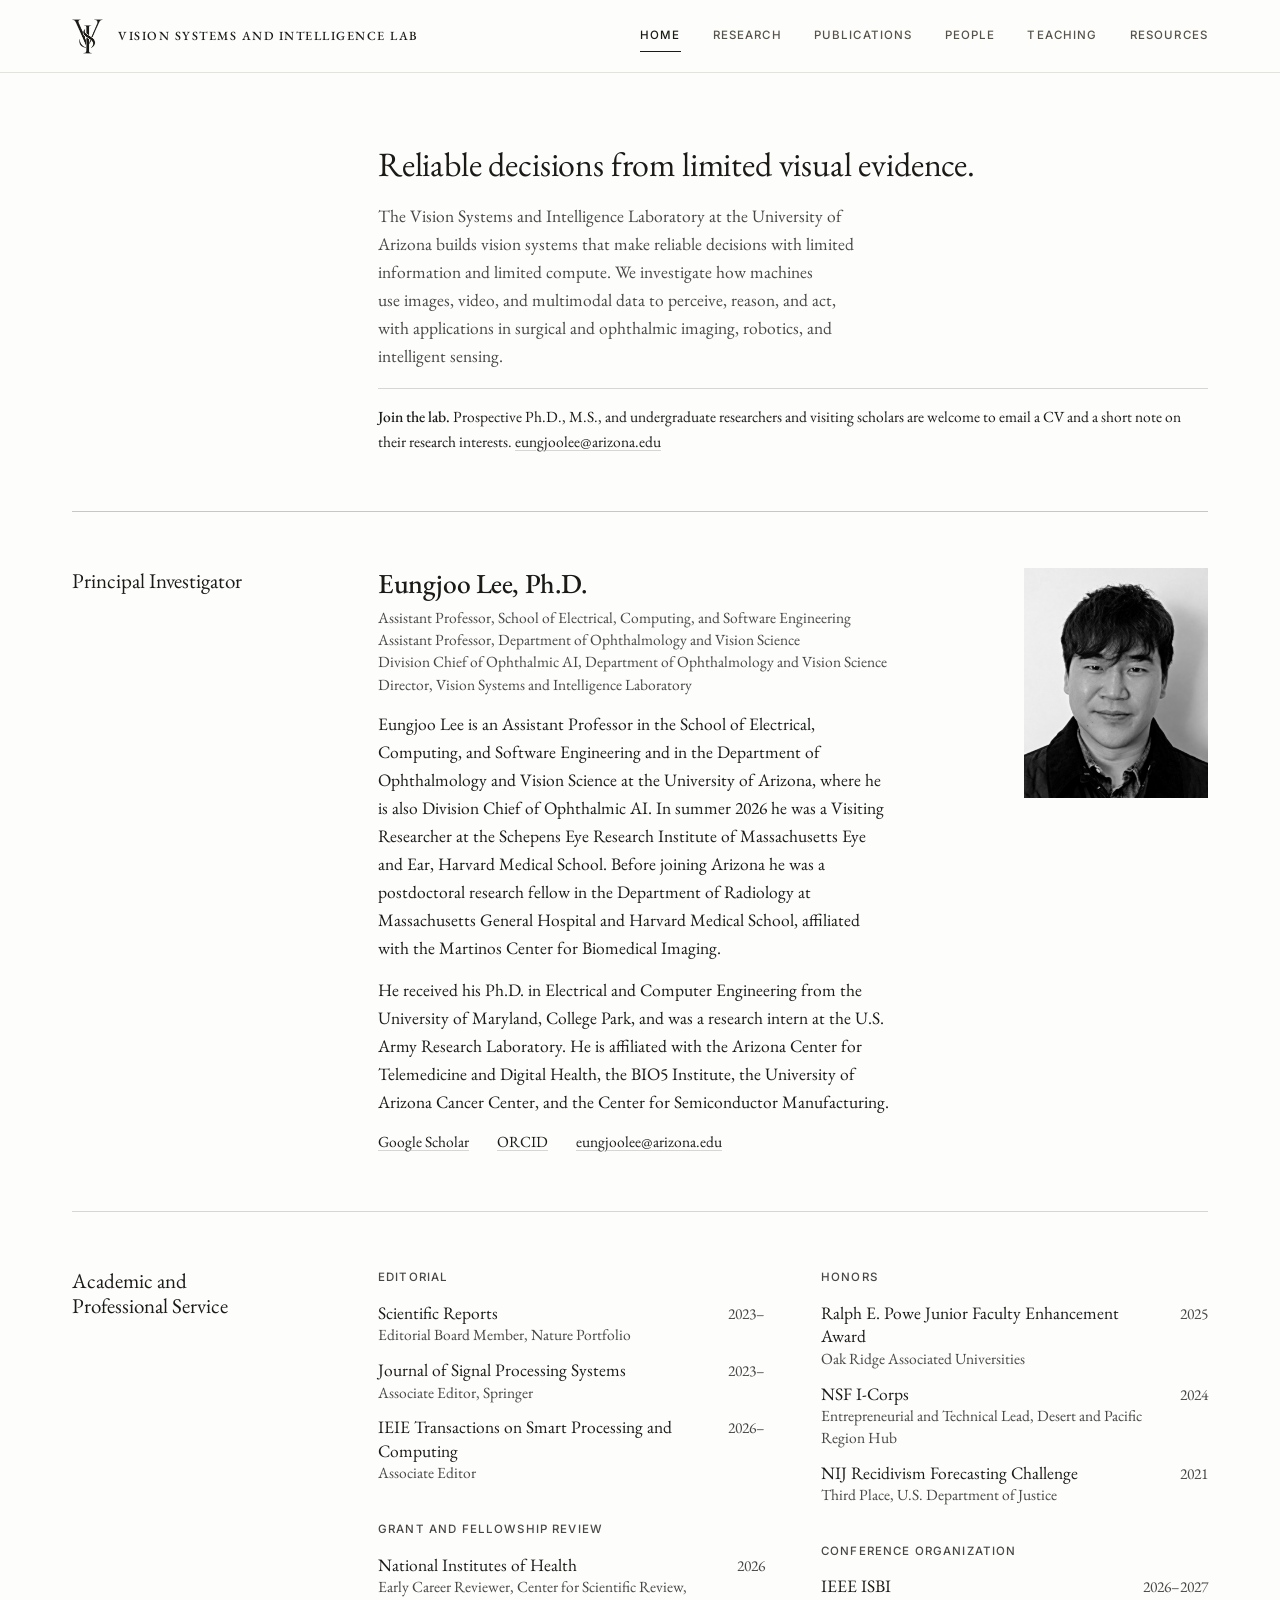
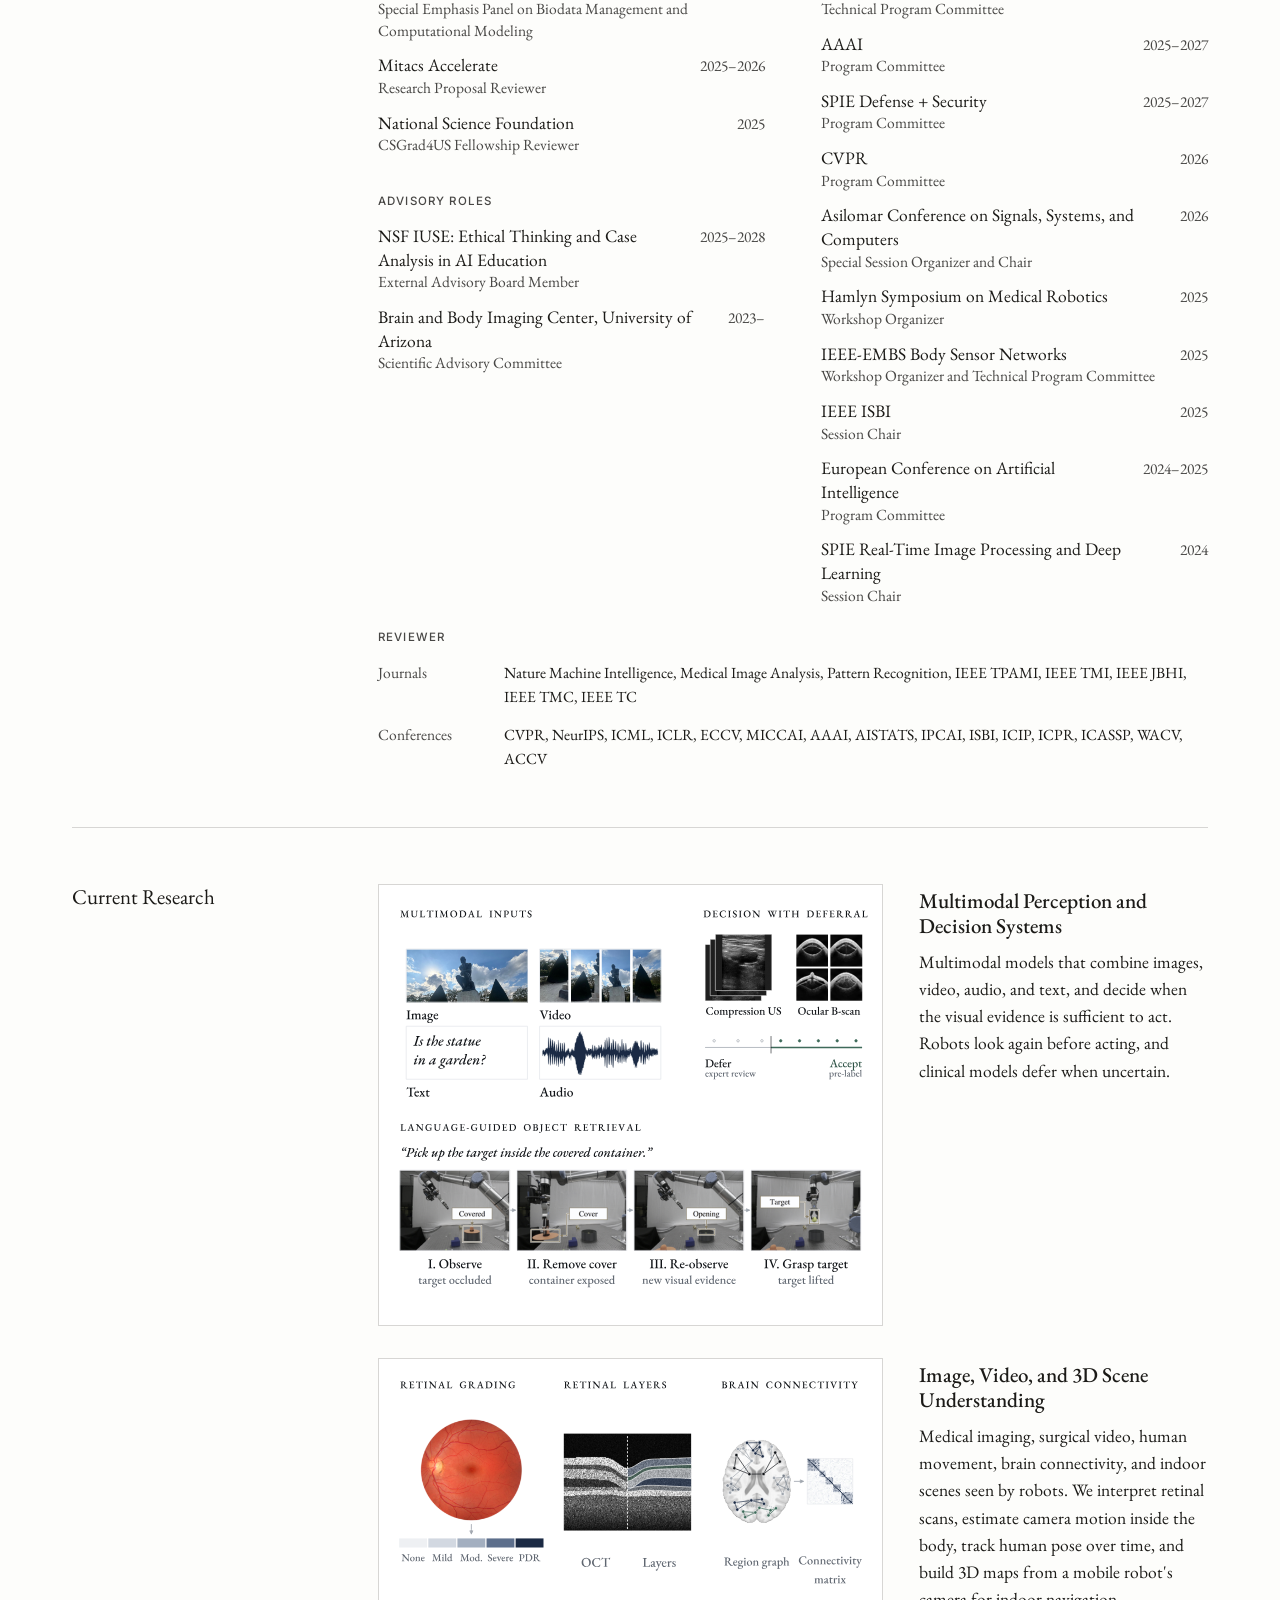
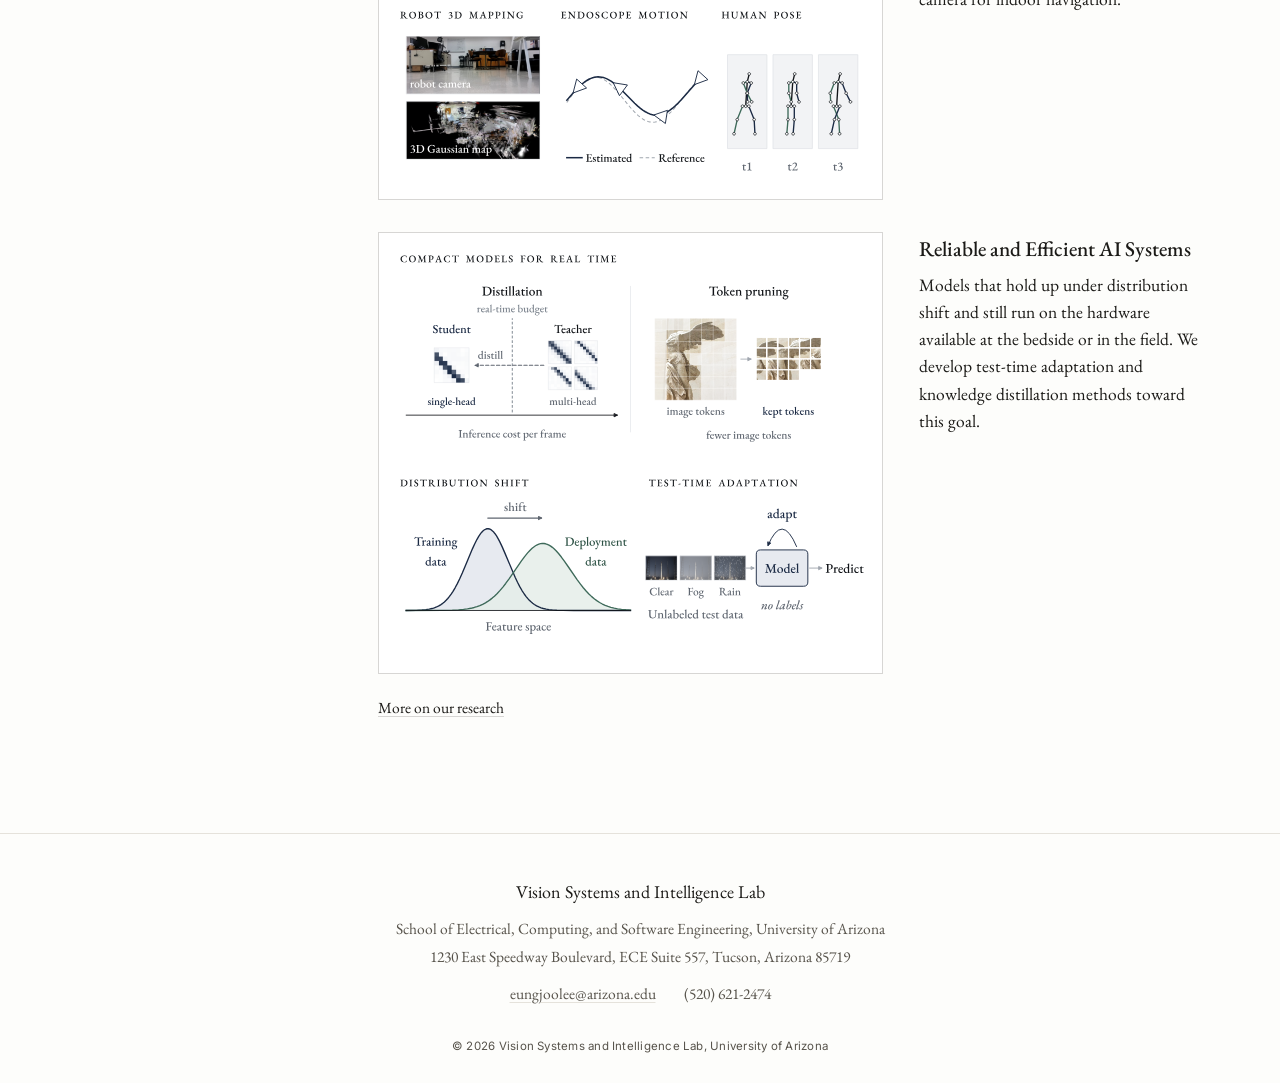
==== index.html @ 5af71b44 "Home: restore the full service list (no collapsed section) Co-Authored-By: Claude Opus 5.5 <noreply@" ====
<!doctype html>
<html lang="en"><head><meta charset="utf-8"><meta name="viewport" content="width=device-width,initial-scale=1,viewport-fit=cover">
<title>Vision Systems and Intelligence Lab, University of Arizona</title><meta name="description" content="The Vision Systems and Intelligence Laboratory at the University of Arizona builds vision systems that make reliable decisions with limited information and limited compute.">
<meta property="og:title" content="Vision Systems and Intelligence Lab, University of Arizona"><meta property="og:description" content="The Vision Systems and Intelligence Laboratory at the University of Arizona builds vision systems that make reliable decisions with limited information and limited compute."><meta property="og:type" content="website"><meta property="og:site_name" content="Vision Systems and Intelligence Lab"><meta property="og:url" content="https://vsilab.github.io/">
<meta property="og:image" content="https://vsilab.github.io/assets/og-image.png?v=d3f667ca"><meta property="og:image:width" content="1200"><meta property="og:image:height" content="630"><meta property="og:image:alt" content="Vision Systems and Intelligence Lab, University of Arizona"><meta name="twitter:card" content="summary_large_image"><meta name="twitter:image" content="https://vsilab.github.io/assets/og-image.png?v=d3f667ca">
<link rel="icon" href="assets/favicon.png"><link rel="apple-touch-icon" href="assets/apple-touch-icon.png">
<link rel="preconnect" href="https://fonts.googleapis.com"><link rel="preconnect" href="https://fonts.gstatic.com" crossorigin><link rel="stylesheet" href="https://fonts.googleapis.com/css2?family=EB+Garamond:ital,wght@0,400;0,500;0,600;1,400&family=Inter:wght@400;500&display=swap"><link rel="stylesheet" href="assets/style.css?v=bac27ee1"></head>
<body><a class="skip" href="#main">Skip to content</a>
<header class="masthead"><div class="masthead-in"><a class="brand" href="index.html"><span class="mark" role="img" aria-label="VSI"></span><span class="brand-name"><span class="bn-long">Vision Systems and Intelligence Lab</span><span class="bn-short">VSI Lab</span></span></a><button class="menu" type="button" aria-expanded="false" aria-controls="nav">Menu</button><nav id="nav" class="nav" aria-label="Main"><a href="index.html" data-nav="index" aria-current="page">Home</a><a href="research.html" data-nav="research">Research</a><a href="publications.html" data-nav="publications">Publications</a><a href="people.html" data-nav="people">People</a><a href="teaching.html" data-nav="teaching">Teaching</a><a href="resources.html" data-nav="resources">Resources</a></nav></div></header>
<main id="main" class="wrap"><section class="hero"><h1>Reliable decisions from limited visual evidence.</h1><p>The Vision Systems and Intelligence Laboratory at the University of Arizona builds vision systems that make reliable decisions with limited information and limited compute. We investigate how machines use images, video, and multimodal data to perceive, reason, and act, with applications in surgical and ophthalmic imaging, robotics, and intelligent sensing.</p><p class="join"><span>Join the lab.</span> Prospective Ph.D., M.S., and undergraduate researchers and visiting scholars are welcome to email a CV and a short note on their research interests. <a href="mailto:eungjoolee@arizona.edu">eungjoolee@arizona.edu</a></p></section><section class="sec" id="pi"><h2 class="sec-title">Principal Investigator</h2><div class="sec-body"><div class="pi"><div class="pi-text"><p class="pi-name">Eungjoo Lee, Ph.D.</p><p class="pi-roles">Assistant Professor, School of Electrical, Computing, and Software Engineering<br>Assistant Professor, Department of Ophthalmology and Vision Science<br>Division Chief of Ophthalmic AI, Department of Ophthalmology and Vision Science<br>Director, Vision Systems and Intelligence Laboratory</p><p>Eungjoo Lee is an Assistant Professor in the School of Electrical, Computing, and Software Engineering and in the Department of Ophthalmology and Vision Science at the University of Arizona, where he is also Division Chief of Ophthalmic AI. In summer 2026 he was a Visiting Researcher at the Schepens Eye Research Institute of Massachusetts Eye and Ear, Harvard Medical School. Before joining Arizona he was a postdoctoral research fellow in the Department of Radiology at Massachusetts General Hospital and Harvard Medical School, affiliated with the Martinos Center for Biomedical Imaging.</p><p>He received his Ph.D. in Electrical and Computer Engineering from the University of Maryland, College Park, and was a research intern at the U.S. Army Research Laboratory. He is affiliated with the Arizona Center for Telemedicine and Digital Health, the BIO5 Institute, the University of Arizona Cancer Center, and the Center for Semiconductor Manufacturing.</p><p class="pi-links"><a href="https://scholar.google.com/citations?user=cyxDfeIAAAAJ&amp;hl=en" target="_blank" rel="noopener">Google Scholar</a><a href="https://orcid.org/0000-0001-6386-8470" target="_blank" rel="noopener">ORCID</a><a href="mailto:eungjoolee@arizona.edu">eungjoolee@arizona.edu</a></p></div><div class="pi-photo portrait"><img src="assets/people/eungjoo-lee-v3.jpg" alt="Eungjoo Lee, Ph.D." loading="lazy" decoding="async"></div></div></div></section><section class="sec" id="service"><h2 class="sec-title">Academic and Professional Service</h2><div class="sec-body"><div class="svc-grid"><div class="svc-group"><h3 class="minor">Editorial</h3><ul class="svc"><li><span class="svc-what"><span class="svc-name">Scientific Reports</span><span class="svc-role">Editorial Board Member, Nature Portfolio</span></span><span class="svc-year">2023–</span></li><li><span class="svc-what"><span class="svc-name">Journal of Signal Processing Systems</span><span class="svc-role">Associate Editor, Springer</span></span><span class="svc-year">2023–</span></li><li><span class="svc-what"><span class="svc-name">IEIE Transactions on Smart Processing and Computing</span><span class="svc-role">Associate Editor</span></span><span class="svc-year">2026–</span></li></ul></div><div class="svc-group"><h3 class="minor">Grant and fellowship review</h3><ul class="svc"><li><span class="svc-what"><span class="svc-name">National Institutes of Health</span><span class="svc-role">Early Career Reviewer, Center for Scientific Review, Special Emphasis Panel on Biodata Management and Computational Modeling</span></span><span class="svc-year">2026</span></li><li><span class="svc-what"><span class="svc-name">Mitacs Accelerate</span><span class="svc-role">Research Proposal Reviewer</span></span><span class="svc-year">2025–2026</span></li><li><span class="svc-what"><span class="svc-name">National Science Foundation</span><span class="svc-role">CSGrad4US Fellowship Reviewer</span></span><span class="svc-year">2025</span></li></ul></div><div class="svc-group"><h3 class="minor">Advisory roles</h3><ul class="svc"><li><span class="svc-what"><span class="svc-name">NSF IUSE: Ethical Thinking and Case Analysis in AI Education</span><span class="svc-role">External Advisory Board Member</span></span><span class="svc-year">2025–2028</span></li><li><span class="svc-what"><span class="svc-name">Brain and Body Imaging Center, University of Arizona</span><span class="svc-role">Scientific Advisory Committee</span></span><span class="svc-year">2023–</span></li></ul></div><div class="svc-group"><h3 class="minor">Honors</h3><ul class="svc"><li><span class="svc-what"><span class="svc-name">Ralph E. Powe Junior Faculty Enhancement Award</span><span class="svc-role">Oak Ridge Associated Universities</span></span><span class="svc-year">2025</span></li><li><span class="svc-what"><span class="svc-name">NSF I-Corps</span><span class="svc-role">Entrepreneurial and Technical Lead, Desert and Pacific Region Hub</span></span><span class="svc-year">2024</span></li><li><span class="svc-what"><span class="svc-name">NIJ Recidivism Forecasting Challenge</span><span class="svc-role">Third Place, U.S. Department of Justice</span></span><span class="svc-year">2021</span></li></ul></div><div class="svc-group"><h3 class="minor">Conference organization</h3><ul class="svc"><li><span class="svc-what"><span class="svc-name">IEEE ISBI</span><span class="svc-role">Technical Program Committee</span></span><span class="svc-year">2026–2027</span></li><li><span class="svc-what"><span class="svc-name">AAAI</span><span class="svc-role">Program Committee</span></span><span class="svc-year">2025–2027</span></li><li><span class="svc-what"><span class="svc-name">SPIE Defense + Security</span><span class="svc-role">Program Committee</span></span><span class="svc-year">2025–2027</span></li><li><span class="svc-what"><span class="svc-name">CVPR</span><span class="svc-role">Program Committee</span></span><span class="svc-year">2026</span></li><li><span class="svc-what"><span class="svc-name">Asilomar Conference on Signals, Systems, and Computers</span><span class="svc-role">Special Session Organizer and Chair</span></span><span class="svc-year">2026</span></li><li><span class="svc-what"><span class="svc-name">Hamlyn Symposium on Medical Robotics</span><span class="svc-role">Workshop Organizer</span></span><span class="svc-year">2025</span></li><li><span class="svc-what"><span class="svc-name">IEEE-EMBS Body Sensor Networks</span><span class="svc-role">Workshop Organizer and Technical Program Committee</span></span><span class="svc-year">2025</span></li><li><span class="svc-what"><span class="svc-name">IEEE ISBI</span><span class="svc-role">Session Chair</span></span><span class="svc-year">2025</span></li><li><span class="svc-what"><span class="svc-name">European Conference on Artificial Intelligence</span><span class="svc-role">Program Committee</span></span><span class="svc-year">2024–2025</span></li><li><span class="svc-what"><span class="svc-name">SPIE Real-Time Image Processing and Deep Learning</span><span class="svc-role">Session Chair</span></span><span class="svc-year">2024</span></li></ul></div></div><div class="svc-rv"><h3 class="minor">Reviewer</h3><p class="rv"><span>Journals</span>Nature Machine Intelligence, Medical Image Analysis, Pattern Recognition, IEEE TPAMI, IEEE TMI, IEEE JBHI, IEEE TMC, IEEE TC</p><p class="rv"><span>Conferences</span>CVPR, NeurIPS, ICML, ICLR, ECCV, MICCAI, AAAI, AISTATS, IPCAI, ISBI, ICIP, ICPR, ICASSP, WACV, ACCV</p></div></div></section><section class="sec" id="current"><h2 class="sec-title">Current Research</h2><div class="sec-body"><div class="dirs"><article class="dir"><div class="dir-text"><h3><a href="research.html#multimodal">Multimodal Perception and Decision Systems</a></h3><p>Multimodal models that combine images, video, audio, and text, and decide when the visual evidence is sufficient to act. Robots look again before acting, and clinical models defer when uncertain.</p></div><figure class="fig"><div class="fig-mat"><img src="assets/figures/overview-multimodal.svg?v=44f042c1" alt="One garden scene in four modalities (a photo of a statue among clipped yews, video frames panning across the garden, the waveform of birdsong there, and a question about the scene); compression ultrasound (DVT) and ocular B-scan views above a model-confidence scale, where cases below a reliability threshold are deferred to expert review and the rest are accepted as pre-labels; and a real robot that removes a cover, looks again, and grasps the target" loading="lazy" decoding="async" onerror="vsiFigError(this)"><span class="fig-empty" aria-hidden="true"></span></div></figure></article><article class="dir"><div class="dir-text"><h3><a href="research.html#medical">Image, Video, and 3D Scene Understanding</a></h3><p>Medical imaging, surgical video, human movement, brain connectivity, and indoor scenes seen by robots. We interpret retinal scans, estimate camera motion inside the body, track human pose over time, and build 3D maps from a mobile robot&#x27;s camera for indoor navigation.</p></div><figure class="fig"><div class="fig-mat"><img src="assets/figures/overview-medical.svg?v=fc5af7fb" alt="A fundus photograph with the five-level diabetic retinopathy severity scale, retinal layers in OCT, brain regions on an MNI template linked as a graph with the matching connectivity matrix, human pose keypoints across video frames, an endoscope camera trajectory, and a robot camera frame with the 3D Gaussian map built from the robot&#x27;s video" loading="lazy" decoding="async" onerror="vsiFigError(this)"><span class="fig-empty" aria-hidden="true"></span></div></figure></article><article class="dir"><div class="dir-text"><h3><a href="research.html#reliable">Reliable and Efficient AI Systems</a></h3><p>Models that hold up under distribution shift and still run on the hardware available at the bedside or in the field. We develop test-time adaptation and knowledge distillation methods toward this goal.</p></div><figure class="fig"><div class="fig-mat"><img src="assets/figures/overview-reliable.svg?v=49f00002" alt="Two routes to compact models (a multi-head attention teacher distilled into a single-head student that fits a real-time budget, and pruning background tokens of a photograph of a statue so the model processes fewer tokens); a shift in feature space between training and deployment data; and a model that adapts on unlabeled images taken in clear, foggy, and rainy weather" loading="lazy" decoding="async" onerror="vsiFigError(this)"><span class="fig-empty" aria-hidden="true"></span></div></figure></article></div><p class="sec-more"><a href="research.html">More on our research</a></p></div></section></main>
<footer class="foot"><div class="foot-in"><p class="foot-name">Vision Systems and Intelligence Lab</p><p><span class="nw">School of Electrical, Computing, and Software Engineering</span>, <span class="nw">University of Arizona</span></p><p><span class="nw">1230 East Speedway Boulevard</span>, <span class="nw">ECE Suite 557</span>, <span class="nw">Tucson, Arizona 85719</span></p><p class="foot-contact"><a href="mailto:eungjoolee@arizona.edu">eungjoolee@arizona.edu</a><span>(520) 621-2474</span></p><p class="foot-copy">© 2026 Vision Systems and Intelligence Lab, University of Arizona</p></div></footer>
<script src="assets/site.js?v=8c8b1245"></script></body></html>
---- assets/style.css ----
/* Layout: one 12-column page. Every section puts its title in a fixed left column and its content
   in the right, so headings, text and figures line up on the same edges on every page.
   One typeface (EB Garamond) in five sizes; uppercase is used only for navigation and minor heads. */
:root{
  --paper:#fdfdfb;
  --mat:#ffffff;
  --ink:#1b1a17;
  --muted:#6a665e;
  --rule:#e5e2db;
  --accent:#6b1f2a;
  --face:"EB Garamond",Garamond,"Times New Roman",serif;
  --fs-1:34px;  /* page titles, hero */
  --fs-2:21px;  /* section titles */
  --fs-3:18px;  /* item titles */
  --fs-4:17.5px;/* body */
  --fs-5:15.5px;/* meta, captions */
  --fs-6:12.5px;/* uppercase nav and minor heads */
  --title-col:250px;
  --gap:56px;
  color-scheme:light;
}
@media (prefers-color-scheme:dark){:root:not([data-theme="light"]){
  --paper:#141312;--mat:#f4f2ee;--ink:#ebe7df;--muted:#a19b90;--rule:#2e2b27;--accent:#d2a979;color-scheme:dark}}
:root[data-theme="dark"]{--paper:#141312;--mat:#f4f2ee;--ink:#ebe7df;--muted:#a19b90;--rule:#2e2b27;--accent:#d2a979;color-scheme:dark}

*,*::before,*::after{box-sizing:border-box}
html{scroll-behavior:smooth;scroll-padding-top:90px;-webkit-text-size-adjust:100%}
body{margin:0;background:var(--paper);color:var(--ink);font:400 var(--fs-4)/1.6 var(--face);
  -webkit-font-smoothing:antialiased;text-rendering:optimizeLegibility;font-variant-numeric:lining-nums}
body::before{content:"";position:fixed;inset:0 0 auto;height:env(safe-area-inset-top,0px);z-index:60;background:var(--paper)}
img{max-width:100%;display:block}
h1,h2,h3,p{margin:0}
h1,h2,h3{font-weight:400;text-wrap:balance}
ul,ol{list-style:none;margin:0;padding:0}
a{color:inherit;text-decoration:underline;text-decoration-thickness:1px;text-underline-offset:.2em;text-decoration-color:var(--rule);transition:text-decoration-color .2s}
a:hover{text-decoration-color:var(--ink)}
:focus-visible{outline:1px solid var(--accent);outline-offset:4px}
[hidden]{display:none!important}
.visually-hidden{position:absolute;width:1px;height:1px;overflow:hidden;clip:rect(0 0 0 0);white-space:nowrap}
.skip{position:absolute;left:-999px;top:8px;background:var(--ink);color:var(--paper);padding:8px 14px;z-index:99}
.skip:focus{left:16px}

.wrap,.masthead-in,.foot-in,.foot-copy{width:100%;max-width:1200px;margin-inline:auto;
  padding-left:max(32px,env(safe-area-inset-left,0px));padding-right:max(32px,env(safe-area-inset-right,0px))}
.minor,.nav a,.brand-name,.menu,.chip{font-size:var(--fs-6);letter-spacing:.16em;text-transform:uppercase;font-weight:500}

/* masthead */
.masthead{position:sticky;top:env(safe-area-inset-top,0px);z-index:50;background:var(--paper);border-bottom:1px solid var(--rule)}
.masthead-in{display:flex;align-items:center;justify-content:space-between;gap:24px;min-height:72px}
.brand{display:flex;align-items:center;gap:14px;text-decoration:none}
.mark{display:block;flex:none;width:26px;height:30px;background:var(--ink);
  -webkit-mask:url(logo-mark.png) center/contain no-repeat;mask:url(logo-mark.png) center/contain no-repeat}
[data-preview] .mark{-webkit-mask-image:url(assets/logo-mark.png);mask-image:url(assets/logo-mark.png)}
.nav{display:flex;gap:32px}
.nav a{text-decoration:none;color:var(--muted);padding:6px 0;border-bottom:1px solid transparent}
.nav a:hover{color:var(--ink)}
.nav a[aria-current="page"]{color:var(--ink);border-bottom-color:var(--ink)}
.menu{display:none;background:none;border:1px solid var(--rule);color:var(--ink);font-family:var(--face);padding:8px 14px;cursor:pointer}

main{display:block;padding-bottom:24px}

/* the section grid used everywhere */
.sec.stack{row-gap:18px}
.sec.stack .sec-title{grid-column:2}
.sec.stack .sec-body{grid-column:2}
.sec{display:grid;grid-template-columns:var(--title-col) minmax(0,1fr);gap:var(--gap);padding-block:56px;border-top:1px solid var(--rule)}
.sec-title{font-size:var(--fs-2);line-height:1.2}
.sec-body{min-width:0;display:grid;gap:22px;align-content:start}
.sec-body>p{max-width:64ch}
.minor{color:var(--muted)}
.sec-more{font-size:var(--fs-5)}

/* Home: sharpen secondary text and section rules in both color schemes. */
.hero,#pi,#service,#current{
  --muted:color-mix(in srgb,var(--ink) 80%,var(--paper));
  --rule:color-mix(in srgb,var(--ink) 17%,var(--paper));
}

.page-head{display:grid;gap:18px;padding-block:72px 56px;padding-left:calc(var(--title-col) + var(--gap))}
.page-head h1{font-size:var(--fs-1);line-height:1.15;letter-spacing:-.005em}
.page-head>p{max-width:64ch;color:var(--muted)}

/* home hero: same size and rail as the page heads */
.hero{display:grid;gap:18px;padding-block:72px 56px;padding-left:calc(var(--title-col) + var(--gap))}
.hero h1{font-size:var(--fs-1);line-height:1.15;letter-spacing:-.005em}
.hero p{max-width:64ch;color:var(--muted)}
.hero .join{font-size:var(--fs-5);color:var(--ink);padding-top:16px;border-top:1px solid var(--rule);max-width:none;width:min(100%,calc(var(--fs-4) / var(--fs-5) * 64ch))}
.hero .join span{font-weight:500}

/* PI */
#pi{border-top-color:color-mix(in srgb,var(--ink) 24%,var(--paper))}
.pi{display:grid;grid-template-columns:minmax(0,1fr) 184px;gap:48px;align-items:start}
.pi-photo{margin:0}
.pi-text{display:grid;gap:14px;max-width:64ch}
.pi-text .pi-name{font-size:clamp(26px,2.15vw,30px);font-weight:500;line-height:1.12;letter-spacing:-.015em}
.pi-text .pi-roles{color:var(--muted);font-size:var(--fs-5);line-height:1.45;margin-top:-6px}
.pi-links{display:flex;flex-wrap:wrap;gap:6px 28px;font-size:var(--fs-5)}

/* service */
.svc-grid{columns:2;column-gap:56px}
.svc-grid>.svc-group{break-inside:avoid;margin-bottom:36px}
.svc-rv{display:grid;gap:14px}
.svc-group{display:grid;gap:14px;align-content:start;min-width:0}
.svc{display:grid;gap:12px}
.svc li{display:grid;grid-template-columns:minmax(0,1fr) auto;gap:20px;align-items:baseline}
.svc-what{display:grid}
.svc-name{line-height:1.35}
.svc-role{font-size:var(--fs-5);color:var(--muted);line-height:1.4}
.svc-year{font-size:var(--fs-5);color:var(--muted);font-variant-numeric:tabular-nums lining-nums;white-space:nowrap}
.rv{display:grid;grid-template-columns:110px minmax(0,1fr);gap:16px;font-size:var(--fs-5);line-height:1.55}
.rv span{color:var(--muted)}

/* figures */
.fig{margin:0;display:grid;gap:10px;min-width:0}
.fig-mat{position:relative;background:var(--mat);border:1px solid var(--rule);aspect-ratio:8/7;max-width:100%;display:flex;align-items:center;justify-content:center;padding:8px;overflow:hidden}
.fig-big .fig-mat{aspect-ratio:16/10;padding:18px}
.fig-mat img{width:100%;height:100%;object-fit:contain}
.fig-empty{display:none}
.fig.is-empty .fig-empty{display:block;width:34px;height:40px;background:var(--rule);
  -webkit-mask:url(logo-mark.png) center/contain no-repeat;mask:url(logo-mark.png) center/contain no-repeat}
[data-preview] .fig.is-empty .fig-empty{-webkit-mask-image:url(assets/logo-mark.png);mask-image:url(assets/logo-mark.png)}
figcaption{font-size:var(--fs-5);line-height:1.4;color:var(--muted)}
figcaption a{text-decoration:none}
figcaption a:hover{text-decoration:underline}
.fig-venue{display:block;font-style:italic}

/* current research */
.dirs{display:grid;gap:32px}
.dir{display:grid;grid-template-columns:minmax(0,1.75fr) minmax(0,1fr);grid-template-areas:"figure text";gap:36px;align-items:start;min-width:0}
.dir .fig{grid-area:figure}
.dir-text{grid-area:text;display:grid;gap:10px}
.dir h3{font-size:var(--fs-2);font-weight:500;line-height:1.2;margin-top:4px;text-wrap:pretty}
.dir h3 a{text-decoration:none}
.dir h3 a:hover{text-decoration:underline}
.dir-text>p{font-size:var(--fs-4);line-height:1.55}

/* research page */
.r-grid{display:grid;grid-template-columns:minmax(0,1.15fr) minmax(0,1fr);gap:40px;align-items:start}
.r-text{display:grid;gap:18px;align-content:start;max-width:none}
.topics{display:grid;gap:6px}
.topics li{padding-left:20px;position:relative}
.topics li::before{content:"";position:absolute;left:0;top:.8em;width:9px;height:1px;background:var(--muted)}
.r-text .minor{margin-top:10px}
.r-papers{display:grid;gap:12px}
.r-papers li{display:grid;font-size:var(--fs-5);line-height:1.4}
.r-papers span{color:var(--muted);font-style:italic}

/* publications */
.filters{display:flex;flex-wrap:wrap;align-items:center;justify-content:space-between;gap:16px 32px;margin-top:18px}
.chips{display:flex;flex-wrap:wrap;gap:4px 24px}
.chip{background:none;border:0;border-bottom:1px solid transparent;padding:6px 0;color:var(--muted);font-family:var(--face);cursor:pointer}
.chip:hover{color:var(--ink)}
.chip[aria-pressed="true"]{color:var(--ink);border-bottom-color:var(--ink)}
.search{flex:0 1 320px}
.search input{width:100%;font:400 var(--fs-5) var(--face);color:var(--ink);background:transparent;border:0;border-bottom:1px solid var(--muted);border-radius:0;padding:6px 0}
.search input::placeholder{color:var(--muted)}
.pubs{display:grid;gap:20px}
.pub{display:grid;grid-template-columns:52px minmax(0,1fr);gap:18px}
.pub-year{font-size:var(--fs-5);color:var(--muted);line-height:1.75;font-variant-numeric:tabular-nums lining-nums}
.pub-body{display:grid;gap:2px;min-width:0}
.pub-title{font-size:var(--fs-4);font-weight:500;line-height:1.4}
.pub-title a{text-decoration-color:var(--rule)}
.pub-title a:hover{text-decoration-color:var(--ink)}
.pub-meta{font-size:var(--fs-5);color:var(--muted);line-height:1.45}
.pub-meta b{font-weight:500;color:var(--ink)}
.pub-links{display:flex;flex-wrap:wrap;gap:4px 22px;font-size:var(--fs-5);margin-top:2px}
.empty{padding-block:40px;color:var(--muted);padding-left:calc(var(--title-col) + var(--gap))}

/* people */
.people{display:grid;grid-template-columns:repeat(4,minmax(0,1fr));gap:36px 28px}
.person{min-width:0;display:grid;gap:2px;align-content:start}
.portrait{aspect-ratio:4/5;max-width:100%;overflow:hidden;background:var(--rule);margin-bottom:12px}
.portrait img{width:100%;height:100%;object-fit:cover;filter:grayscale(1);transition:filter .45s ease}
.portrait:hover img,.person:hover .portrait img{filter:none}
/* touch screens have no hover: site.js colors a portrait while it sits in the middle of the screen
   (or when tapped). Without JS, touch screens simply show color. */
@media (hover:none){html:not(.js) .portrait img{filter:none}}
.portrait.on img{filter:none}
.portrait.ph{display:flex;align-items:center;justify-content:center;background:transparent;border:1px solid var(--rule);color:var(--muted);font-size:30px;font-style:italic}
.p-name{font-weight:500;line-height:1.35}
.p-dept{font-size:var(--fs-5);color:var(--muted);line-height:1.4}
.al-grid{display:grid;grid-template-columns:repeat(2,minmax(0,1fr));gap:40px 56px}
.al-group{display:grid;gap:14px;align-content:start}
.alumni{display:grid;gap:14px}
.alumni li{display:grid;font-size:var(--fs-5);line-height:1.45;color:var(--muted)}
.al-name{font-size:var(--fs-4);color:var(--ink);font-weight:500}
.al-now{font-style:italic}

/* generic items (teaching, research consortia) */
.item{display:grid;gap:4px;max-width:64ch}
.item+.item{padding-top:22px;border-top:1px solid var(--rule)}
.item-code{font-size:var(--fs-5);color:var(--muted);font-variant-numeric:tabular-nums lining-nums}
.item-title{font-size:var(--fs-3);font-weight:500;line-height:1.35}
.item-meta{font-size:var(--fs-5);color:var(--muted);font-style:italic}
.plain{display:grid;gap:4px}
.pub-note{font-style:italic}
.row-k{font-size:var(--fs-5);color:var(--muted);font-variant-numeric:tabular-nums lining-nums;line-height:1.75}

/* teaching */
.rows li{display:grid;grid-template-columns:90px minmax(0,1fr);gap:24px;align-items:baseline;padding-block:14px;border-top:1px solid var(--rule)}
.rows li:first-child{border-top:0;padding-top:0}
.rows li:has(> :nth-child(2):last-child){grid-template-columns:110px minmax(0,1fr)}
.code{font-size:var(--fs-5);color:var(--muted);font-variant-numeric:tabular-nums lining-nums}
.c-title{font-size:var(--fs-3);line-height:1.3}
.c-meta{font-size:var(--fs-5);color:var(--muted);font-style:italic;text-align:right}

/* footer */
.foot{border-top:1px solid var(--rule);margin-top:32px;padding-block:44px 28px}
.foot-in{display:grid;grid-template-columns:var(--title-col) repeat(3,minmax(0,1fr));gap:var(--gap);font-size:var(--fs-5);line-height:1.6;color:var(--muted)}
.foot-lab{display:grid;gap:14px;grid-column:span 1}
.foot-in{grid-template-columns:minmax(0,1.6fr) repeat(3,minmax(0,1fr))}
.foot-copy{margin-top:36px;font-size:var(--fs-6);letter-spacing:.06em;color:var(--muted)}

/* responsive */
@media (max-width:1060px){
  :root{--title-col:190px;--gap:40px}
  .people{grid-template-columns:repeat(3,minmax(0,1fr))}
  .r-grid{grid-template-columns:1fr}
  .svc-grid{columns:1}
  .al-grid{grid-template-columns:1fr}
  .foot-in{grid-template-columns:1fr 1fr}
}
@media (max-width:760px){
  :root{--fs-1:28px;--fs-2:20px;--fs-3:17px;--fs-4:16.5px;--fs-5:14.5px;--gap:18px}
  .wrap,.masthead-in,.foot-in,.foot-copy{padding-left:max(18px,env(safe-area-inset-left,0px));padding-right:max(18px,env(safe-area-inset-right,0px))}
  .masthead-in{flex-wrap:wrap;min-height:60px;gap:0}
  .brand-name{font-size:11px;letter-spacing:.12em}
  .menu{display:block}
  .nav{width:100%;flex-wrap:wrap;gap:2px 22px;padding:4px 0 14px}
  .js .nav:not(.open){display:none}
  .sec{grid-template-columns:1fr;padding-block:40px}
  .sec.stack .sec-title,.sec.stack .sec-body{grid-column:1}
  .hero,.page-head,.empty{padding-left:0}
  .hero,.page-head{padding-block:44px 36px}
  .rv{grid-template-columns:1fr;gap:2px}
  .dir{grid-template-columns:1fr;grid-template-areas:"text" "figure";gap:16px}
  .people{grid-template-columns:repeat(2,minmax(0,1fr));gap:28px 16px}
  .pub{grid-template-columns:1fr;gap:0}
  .rows li,.rows li:has(> :nth-child(2):last-child){grid-template-columns:1fr;gap:2px}
  .c-meta{text-align:left}
  .foot-in{grid-template-columns:1fr;gap:20px}
}
@media (prefers-reduced-motion:reduce){html{scroll-behavior:auto}a{transition:none}}
@media print{.masthead,.filters,.foot,.menu{display:none}}

/* header name: full on wide screens, short below 1100px */
.brand-name{white-space:nowrap}
.bn-short{display:none}
@media (max-width:1100px){.bn-long{display:none}.bn-short{display:inline}}

/* below 1060px every section stacks its title above the content, so text uses the full width */
@media (max-width:1060px){
  .sec{grid-template-columns:1fr;row-gap:18px}
  .sec.stack .sec-title,.sec.stack .sec-body{grid-column:1}
  .hero,.page-head,.empty{padding-left:0}
  .pi{grid-template-columns:minmax(0,1fr) 160px}
}
@media (max-width:620px){
}

/* quiet sections (Teaching, Resources): no rules between rows, spacing does the work */
.sec.quiet{border-top:0;padding-block:24px}
.sec.quiet+.sec.quiet{padding-top:8px}
.page-head+.sec.quiet{border-top:1px solid var(--rule);padding-top:40px}
.sec.quiet .rows li{border-top:0;padding-block:6px}
.sec.quiet .rows li:first-child{padding-top:0}
.sec.quiet .item+.item{border-top:0;padding-top:12px}

/* page intros are one or two sentences: let them use the full width and avoid a lone last word */
.page-head>p{max-width:none;text-wrap:pretty}
.hero p{text-wrap:pretty}
.sec.quiet.ruled,.sec.quiet+.sec.quiet.ruled{border-top:1px solid var(--rule);padding-top:32px;margin-top:20px}

/* student portraits a step smaller than the PI photo */
.people{grid-template-columns:repeat(5,minmax(0,150px));gap:32px 28px}
.people .portrait{max-width:150px}
@media (max-width:1060px){.people{grid-template-columns:repeat(4,minmax(0,140px))}}
@media (max-width:760px){.people{grid-template-columns:repeat(3,minmax(0,1fr));gap:24px 14px}}

/* phones: desktop layout above is unchanged; these rules only apply at 760px and below */
@media (max-width:760px){
  body{-webkit-text-size-adjust:100%;text-size-adjust:100%}
  /* Keep the PI's name and portrait together before the full-width biography. */
  .pi{grid-template-columns:minmax(0,1fr) 96px;gap:14px 20px}
  .pi-photo{grid-row:1;grid-column:2;width:100%;margin-bottom:0}
  .pi-text{display:contents}
  .pi-text>p{grid-column:1/-1;text-wrap:pretty}
  .pi-text>.pi-name{grid-column:1;grid-row:1;align-self:center}
  /* body copy: slightly larger leading for small screens */
  .sec-body p,.hero p,.r-text p{line-height:1.62}
  /* publications: one swipeable row of categories instead of four wrapped lines */
  .page-head,.page-head>*{min-width:0}
  .filters{flex-direction:column;align-items:stretch;gap:14px;min-width:0;max-width:100%}
  .chips{flex-wrap:nowrap;overflow-x:auto;min-width:0;max-width:calc(100% + 36px);gap:0 22px;margin-inline:-18px;padding-inline:18px;
    scrollbar-width:none;-webkit-overflow-scrolling:touch;scroll-snap-type:x proximity;scroll-padding-inline:18px;
    -webkit-mask-image:linear-gradient(to right,#000 82%,transparent);mask-image:linear-gradient(to right,#000 82%,transparent)}
  .chips::-webkit-scrollbar{display:none}
  .chip{flex:none;white-space:nowrap;scroll-snap-align:start;padding-block:10px}
  .search{flex:none;width:100%}
  .search input{font-size:16px} /* 16px keeps iOS from zooming on focus */
  /* people: three portraits per row, names and departments set a step smaller */
  .people{grid-template-columns:repeat(3,minmax(0,1fr));gap:26px 14px}
  .people .portrait{max-width:none}
  .p-name{font-size:16px;line-height:1.25}
  .p-dept{font-size:13.5px;line-height:1.35}
  /* larger tap targets in the menu */
  .nav a{padding-block:10px}
  .portrait img{transition:filter .6s ease}
  .sec.quiet .sec-title{font-size:19px}
}
@media (max-width:380px){.people{grid-template-columns:repeat(2,minmax(0,1fr))}}

/* Teaching and Resources: text uses the full content width instead of a 64-character measure */
.sec.quiet .sec-body>p,.sec.quiet .item{max-width:none;text-wrap:pretty}

/* Teaching: advising rows sit a step below the courses */
.sec.quiet.ruled .rows li>span:last-child{font-size:var(--fs-5)}

/* footer: one centered block (name, affiliation, address, contact) */
.foot-in{display:flex;flex-direction:column;align-items:center;text-align:center;gap:4px}
.foot-in p{margin:0;text-wrap:balance}
.foot-name{color:var(--ink);font-size:var(--fs-3);margin-bottom:6px !important}
.foot-contact{display:flex;flex-wrap:wrap;justify-content:center;gap:2px 28px;margin-top:8px !important}
.foot-in .foot-copy{margin-top:26px !important;padding:0}
@media (max-width:760px){.foot-in{gap:6px}}
.foot .nw{white-space:nowrap}
@media (max-width:380px){.foot .nw{white-space:normal}}

/* alumni: a step smaller and tighter than current members */
.al-grid{gap:28px 48px}
.al-group{gap:10px}
.alumni{gap:9px}
.alumni li{font-size:14px;line-height:1.35}
.al-name{font-size:15.5px}

/* refinements: a neutral sans for navigation and small labels only (titles and the lab name stay in EB Garamond),
   slightly tighter capitals, a darker grey for secondary text, and a clearer monogram at small sizes */
:root{--sans:"Inter",-apple-system,"Helvetica Neue",Arial,sans-serif;--muted:#57534b}
@media (prefers-color-scheme:dark){:root:not([data-theme="light"]){--muted:#b4aea3}}
:root[data-theme="dark"]{--muted:#b4aea3}
.brand{gap:15px}
.mark{width:31px;height:35px}
.brand-name{letter-spacing:.12em}
.nav a,.menu,.chip,.minor,.foot-copy{font-family:var(--sans);font-size:11.5px;letter-spacing:.1em;font-weight:500}
.foot-copy{text-transform:none;letter-spacing:.02em;font-weight:400}
@media (max-width:760px){.mark{width:27px;height:31px}.brand{gap:12px}}

/* quieter details: paper links read as small labels, and the mobile menu is plain text */
.pub-links{font-family:var(--sans);font-size:11px;letter-spacing:.08em;text-transform:uppercase;gap:4px 20px;margin-top:5px}
.pub-links a{color:var(--muted);text-decoration:none;border-bottom:1px solid var(--rule);padding-bottom:1px;transition:color .2s,border-color .2s}
.pub-links a:hover{color:var(--ink);border-bottom-color:var(--ink)}
.menu{border:0;padding:8px 0}

/* Research: a small roman numeral for each direction, set in the empty title column */
.sec.numbered .sec-title{position:relative}
.sec.numbered .r-num{position:absolute;right:calc(100% + var(--gap));top:.05em;width:var(--title-col);text-align:center;
  font-size:var(--fs-2);font-weight:400;color:var(--muted);letter-spacing:.04em}
@media (max-width:1060px){
  .sec.numbered .r-num{position:static;display:block;width:auto;font-size:var(--fs-5);margin-bottom:6px}
}
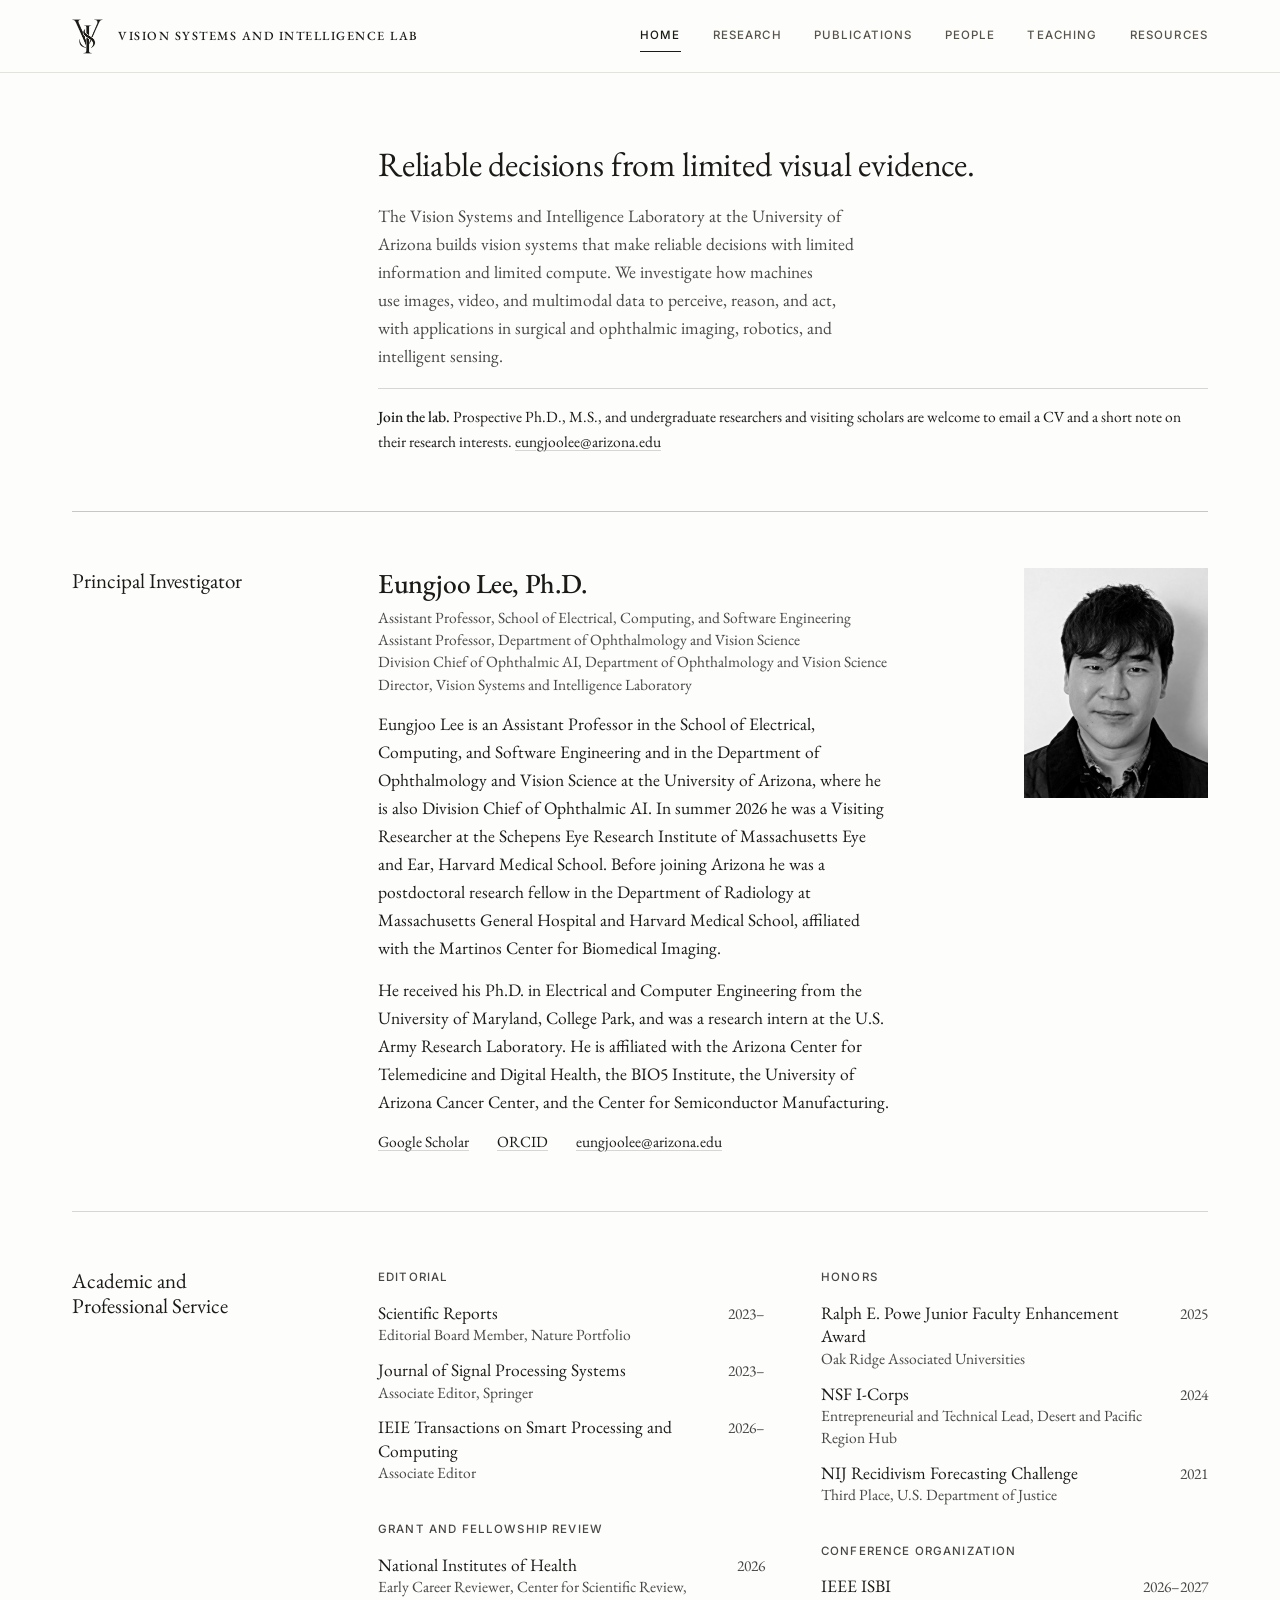
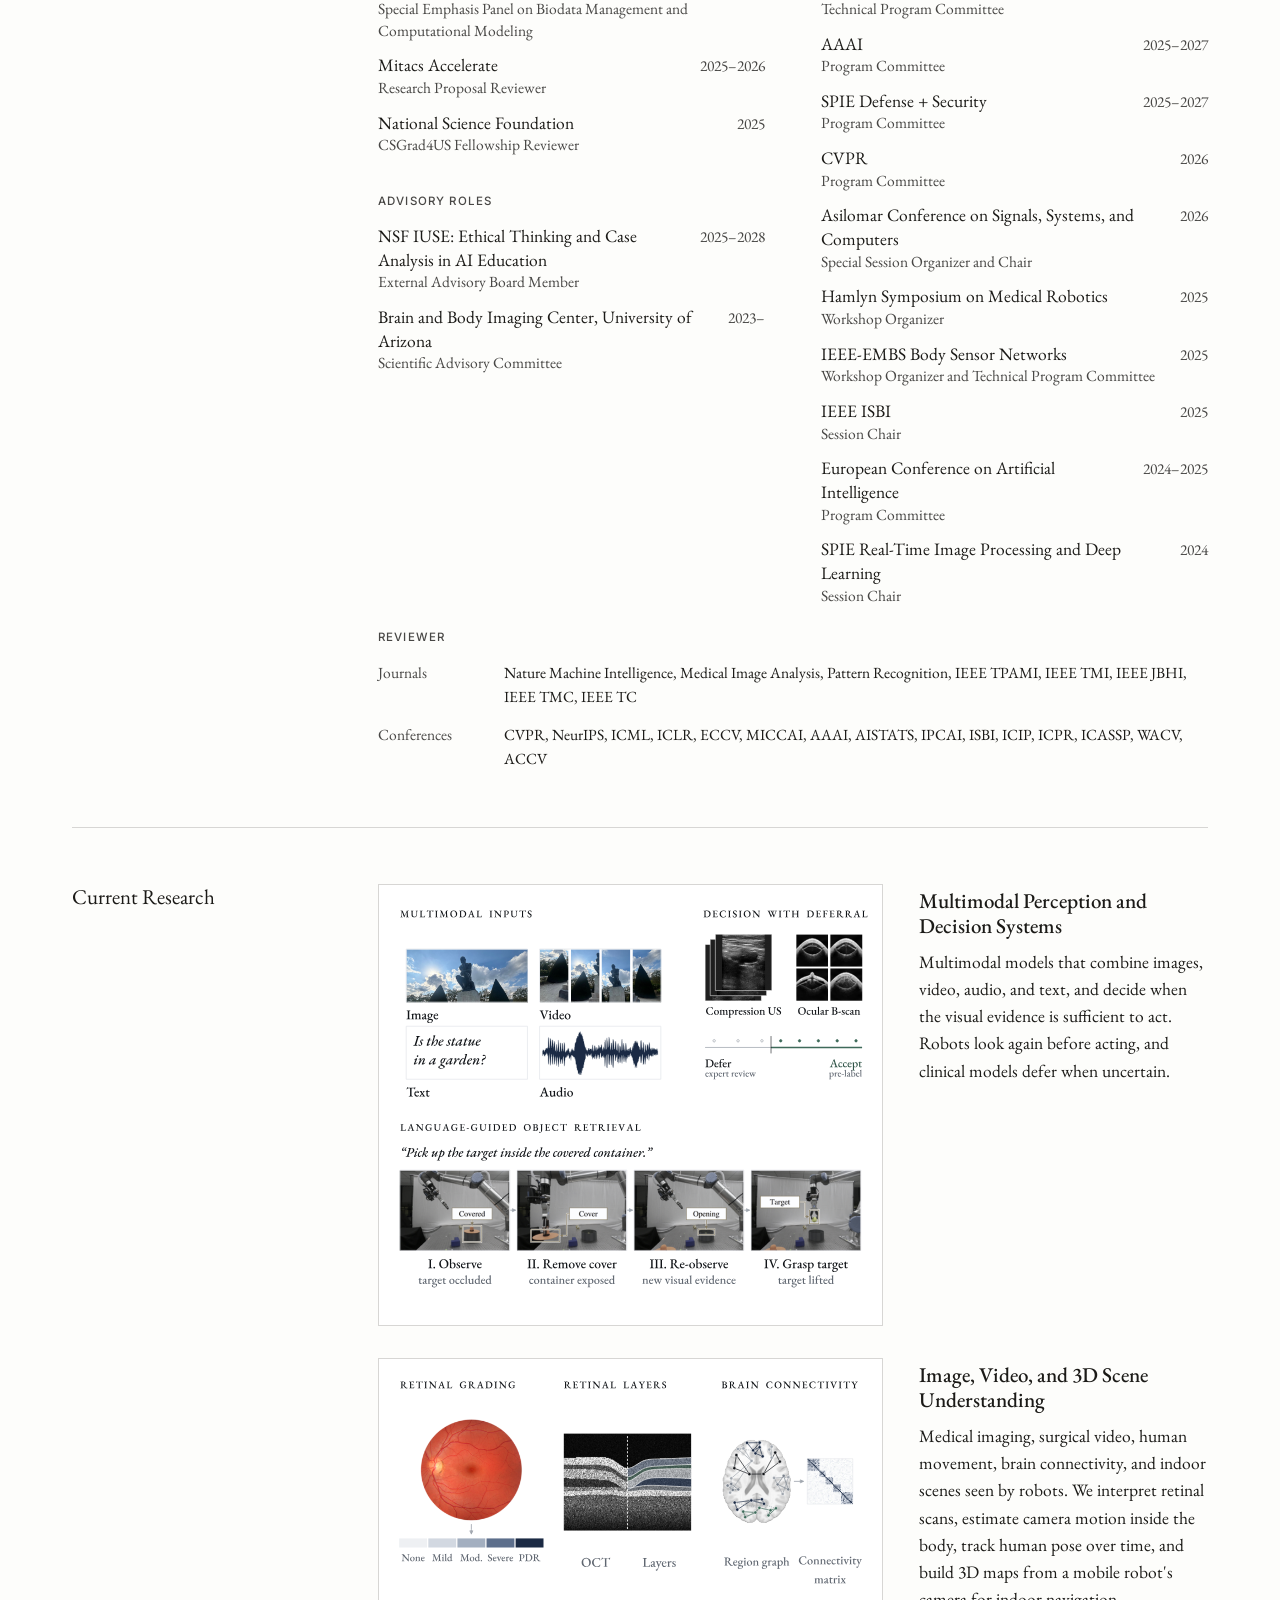
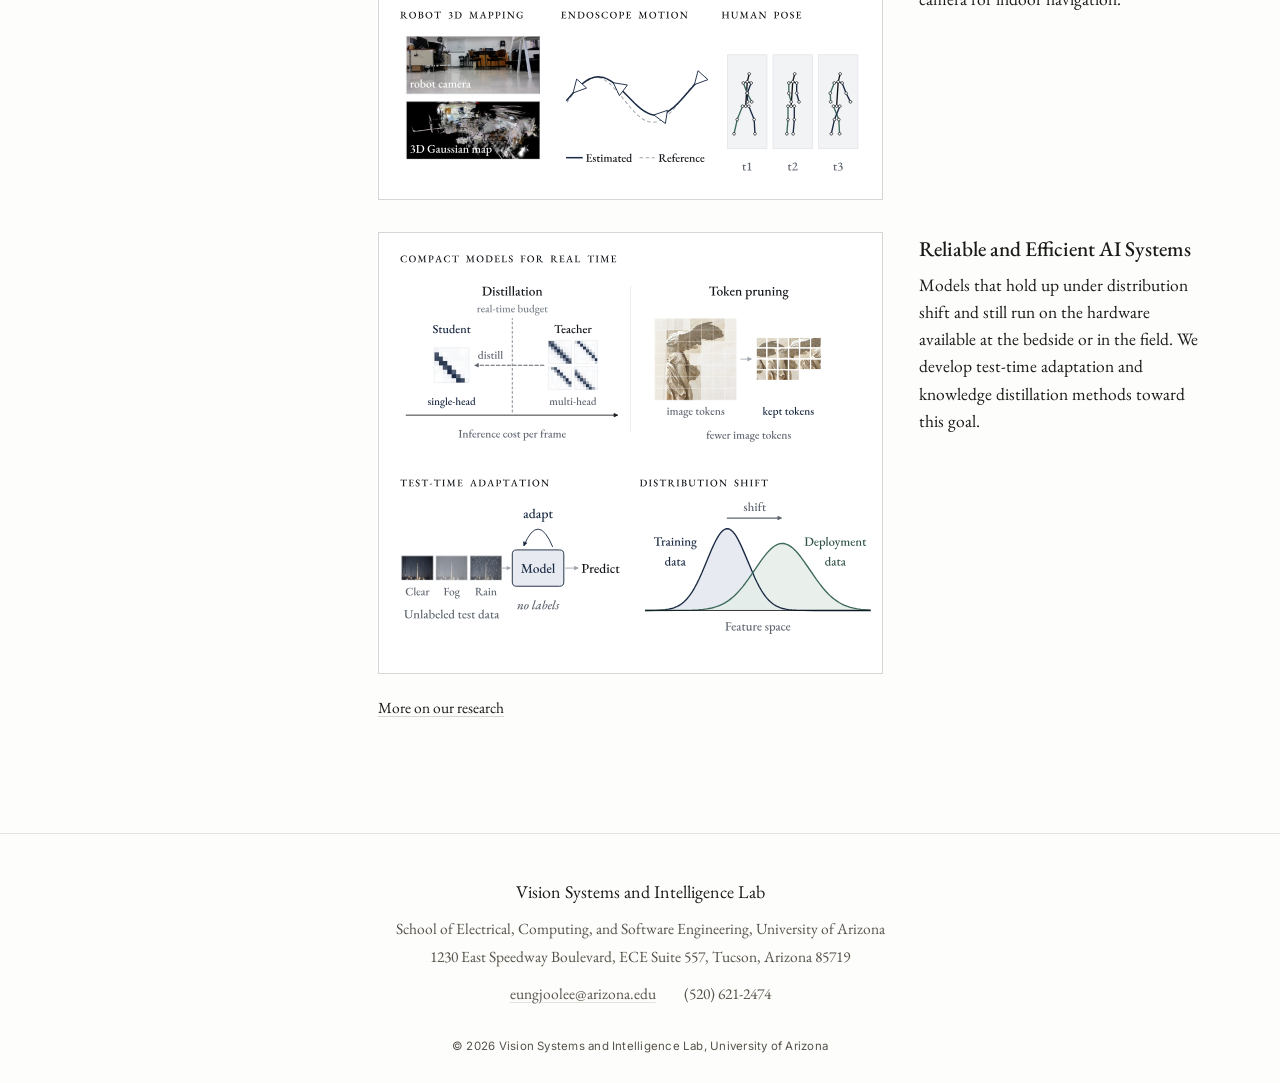
==== commit dfdce493: "Reliable figure: test-time adaptation before distribution shift Co-Authored-By: Claude Opus 5.5 <nor" ====
--- a/index.html
+++ b/index.html
@@ -4,9 +4,9 @@
 <meta property="og:title" content="Vision Systems and Intelligence Lab, University of Arizona"><meta property="og:description" content="The Vision Systems and Intelligence Laboratory at the University of Arizona builds vision systems that make reliable decisions with limited information and limited compute."><meta property="og:type" content="website"><meta property="og:site_name" content="Vision Systems and Intelligence Lab"><meta property="og:url" content="https://vsilab.github.io/">
 <meta property="og:image" content="https://vsilab.github.io/assets/og-image.png?v=d3f667ca"><meta property="og:image:width" content="1200"><meta property="og:image:height" content="630"><meta property="og:image:alt" content="Vision Systems and Intelligence Lab, University of Arizona"><meta name="twitter:card" content="summary_large_image"><meta name="twitter:image" content="https://vsilab.github.io/assets/og-image.png?v=d3f667ca">
 <link rel="icon" href="assets/favicon.png"><link rel="apple-touch-icon" href="assets/apple-touch-icon.png">
-<link rel="preconnect" href="https://fonts.googleapis.com"><link rel="preconnect" href="https://fonts.gstatic.com" crossorigin><link rel="stylesheet" href="https://fonts.googleapis.com/css2?family=EB+Garamond:ital,wght@0,400;0,500;0,600;1,400&family=Inter:wght@400;500&display=swap"><link rel="stylesheet" href="assets/style.css?v=bac27ee1"></head>
+<link rel="preconnect" href="https://fonts.googleapis.com"><link rel="preconnect" href="https://fonts.gstatic.com" crossorigin><link rel="stylesheet" href="https://fonts.googleapis.com/css2?family=EB+Garamond:ital,wght@0,400;0,500;0,600;1,400&family=Inter:wght@400;500&display=swap"><link rel="stylesheet" href="assets/style.css?v=3437047d"></head>
 <body><a class="skip" href="#main">Skip to content</a>
 <header class="masthead"><div class="masthead-in"><a class="brand" href="index.html"><span class="mark" role="img" aria-label="VSI"></span><span class="brand-name"><span class="bn-long">Vision Systems and Intelligence Lab</span><span class="bn-short">VSI Lab</span></span></a><button class="menu" type="button" aria-expanded="false" aria-controls="nav">Menu</button><nav id="nav" class="nav" aria-label="Main"><a href="index.html" data-nav="index" aria-current="page">Home</a><a href="research.html" data-nav="research">Research</a><a href="publications.html" data-nav="publications">Publications</a><a href="people.html" data-nav="people">People</a><a href="teaching.html" data-nav="teaching">Teaching</a><a href="resources.html" data-nav="resources">Resources</a></nav></div></header>
-<main id="main" class="wrap"><section class="hero"><h1>Reliable decisions from limited visual evidence.</h1><p>The Vision Systems and Intelligence Laboratory at the University of Arizona builds vision systems that make reliable decisions with limited information and limited compute. We investigate how machines use images, video, and multimodal data to perceive, reason, and act, with applications in surgical and ophthalmic imaging, robotics, and intelligent sensing.</p><p class="join"><span>Join the lab.</span> Prospective Ph.D., M.S., and undergraduate researchers and visiting scholars are welcome to email a CV and a short note on their research interests. <a href="mailto:eungjoolee@arizona.edu">eungjoolee@arizona.edu</a></p></section><section class="sec" id="pi"><h2 class="sec-title">Principal Investigator</h2><div class="sec-body"><div class="pi"><div class="pi-text"><p class="pi-name">Eungjoo Lee, Ph.D.</p><p class="pi-roles">Assistant Professor, School of Electrical, Computing, and Software Engineering<br>Assistant Professor, Department of Ophthalmology and Vision Science<br>Division Chief of Ophthalmic AI, Department of Ophthalmology and Vision Science<br>Director, Vision Systems and Intelligence Laboratory</p><p>Eungjoo Lee is an Assistant Professor in the School of Electrical, Computing, and Software Engineering and in the Department of Ophthalmology and Vision Science at the University of Arizona, where he is also Division Chief of Ophthalmic AI. In summer 2026 he was a Visiting Researcher at the Schepens Eye Research Institute of Massachusetts Eye and Ear, Harvard Medical School. Before joining Arizona he was a postdoctoral research fellow in the Department of Radiology at Massachusetts General Hospital and Harvard Medical School, affiliated with the Martinos Center for Biomedical Imaging.</p><p>He received his Ph.D. in Electrical and Computer Engineering from the University of Maryland, College Park, and was a research intern at the U.S. Army Research Laboratory. He is affiliated with the Arizona Center for Telemedicine and Digital Health, the BIO5 Institute, the University of Arizona Cancer Center, and the Center for Semiconductor Manufacturing.</p><p class="pi-links"><a href="https://scholar.google.com/citations?user=cyxDfeIAAAAJ&amp;hl=en" target="_blank" rel="noopener">Google Scholar</a><a href="https://orcid.org/0000-0001-6386-8470" target="_blank" rel="noopener">ORCID</a><a href="mailto:eungjoolee@arizona.edu">eungjoolee@arizona.edu</a></p></div><div class="pi-photo portrait"><img src="assets/people/eungjoo-lee-v3.jpg" alt="Eungjoo Lee, Ph.D." loading="lazy" decoding="async"></div></div></div></section><section class="sec" id="service"><h2 class="sec-title">Academic and Professional Service</h2><div class="sec-body"><div class="svc-grid"><div class="svc-group"><h3 class="minor">Editorial</h3><ul class="svc"><li><span class="svc-what"><span class="svc-name">Scientific Reports</span><span class="svc-role">Editorial Board Member, Nature Portfolio</span></span><span class="svc-year">2023–</span></li><li><span class="svc-what"><span class="svc-name">Journal of Signal Processing Systems</span><span class="svc-role">Associate Editor, Springer</span></span><span class="svc-year">2023–</span></li><li><span class="svc-what"><span class="svc-name">IEIE Transactions on Smart Processing and Computing</span><span class="svc-role">Associate Editor</span></span><span class="svc-year">2026–</span></li></ul></div><div class="svc-group"><h3 class="minor">Grant and fellowship review</h3><ul class="svc"><li><span class="svc-what"><span class="svc-name">National Institutes of Health</span><span class="svc-role">Early Career Reviewer, Center for Scientific Review, Special Emphasis Panel on Biodata Management and Computational Modeling</span></span><span class="svc-year">2026</span></li><li><span class="svc-what"><span class="svc-name">Mitacs Accelerate</span><span class="svc-role">Research Proposal Reviewer</span></span><span class="svc-year">2025–2026</span></li><li><span class="svc-what"><span class="svc-name">National Science Foundation</span><span class="svc-role">CSGrad4US Fellowship Reviewer</span></span><span class="svc-year">2025</span></li></ul></div><div class="svc-group"><h3 class="minor">Advisory roles</h3><ul class="svc"><li><span class="svc-what"><span class="svc-name">NSF IUSE: Ethical Thinking and Case Analysis in AI Education</span><span class="svc-role">External Advisory Board Member</span></span><span class="svc-year">2025–2028</span></li><li><span class="svc-what"><span class="svc-name">Brain and Body Imaging Center, University of Arizona</span><span class="svc-role">Scientific Advisory Committee</span></span><span class="svc-year">2023–</span></li></ul></div><div class="svc-group"><h3 class="minor">Honors</h3><ul class="svc"><li><span class="svc-what"><span class="svc-name">Ralph E. Powe Junior Faculty Enhancement Award</span><span class="svc-role">Oak Ridge Associated Universities</span></span><span class="svc-year">2025</span></li><li><span class="svc-what"><span class="svc-name">NSF I-Corps</span><span class="svc-role">Entrepreneurial and Technical Lead, Desert and Pacific Region Hub</span></span><span class="svc-year">2024</span></li><li><span class="svc-what"><span class="svc-name">NIJ Recidivism Forecasting Challenge</span><span class="svc-role">Third Place, U.S. Department of Justice</span></span><span class="svc-year">2021</span></li></ul></div><div class="svc-group"><h3 class="minor">Conference organization</h3><ul class="svc"><li><span class="svc-what"><span class="svc-name">IEEE ISBI</span><span class="svc-role">Technical Program Committee</span></span><span class="svc-year">2026–2027</span></li><li><span class="svc-what"><span class="svc-name">AAAI</span><span class="svc-role">Program Committee</span></span><span class="svc-year">2025–2027</span></li><li><span class="svc-what"><span class="svc-name">SPIE Defense + Security</span><span class="svc-role">Program Committee</span></span><span class="svc-year">2025–2027</span></li><li><span class="svc-what"><span class="svc-name">CVPR</span><span class="svc-role">Program Committee</span></span><span class="svc-year">2026</span></li><li><span class="svc-what"><span class="svc-name">Asilomar Conference on Signals, Systems, and Computers</span><span class="svc-role">Special Session Organizer and Chair</span></span><span class="svc-year">2026</span></li><li><span class="svc-what"><span class="svc-name">Hamlyn Symposium on Medical Robotics</span><span class="svc-role">Workshop Organizer</span></span><span class="svc-year">2025</span></li><li><span class="svc-what"><span class="svc-name">IEEE-EMBS Body Sensor Networks</span><span class="svc-role">Workshop Organizer and Technical Program Committee</span></span><span class="svc-year">2025</span></li><li><span class="svc-what"><span class="svc-name">IEEE ISBI</span><span class="svc-role">Session Chair</span></span><span class="svc-year">2025</span></li><li><span class="svc-what"><span class="svc-name">European Conference on Artificial Intelligence</span><span class="svc-role">Program Committee</span></span><span class="svc-year">2024–2025</span></li><li><span class="svc-what"><span class="svc-name">SPIE Real-Time Image Processing and Deep Learning</span><span class="svc-role">Session Chair</span></span><span class="svc-year">2024</span></li></ul></div></div><div class="svc-rv"><h3 class="minor">Reviewer</h3><p class="rv"><span>Journals</span>Nature Machine Intelligence, Medical Image Analysis, Pattern Recognition, IEEE TPAMI, IEEE TMI, IEEE JBHI, IEEE TMC, IEEE TC</p><p class="rv"><span>Conferences</span>CVPR, NeurIPS, ICML, ICLR, ECCV, MICCAI, AAAI, AISTATS, IPCAI, ISBI, ICIP, ICPR, ICASSP, WACV, ACCV</p></div></div></section><section class="sec" id="current"><h2 class="sec-title">Current Research</h2><div class="sec-body"><div class="dirs"><article class="dir"><div class="dir-text"><h3><a href="research.html#multimodal">Multimodal Perception and Decision Systems</a></h3><p>Multimodal models that combine images, video, audio, and text, and decide when the visual evidence is sufficient to act. Robots look again before acting, and clinical models defer when uncertain.</p></div><figure class="fig"><div class="fig-mat"><img src="assets/figures/overview-multimodal.svg?v=44f042c1" alt="One garden scene in four modalities (a photo of a statue among clipped yews, video frames panning across the garden, the waveform of birdsong there, and a question about the scene); compression ultrasound (DVT) and ocular B-scan views above a model-confidence scale, where cases below a reliability threshold are deferred to expert review and the rest are accepted as pre-labels; and a real robot that removes a cover, looks again, and grasps the target" loading="lazy" decoding="async" onerror="vsiFigError(this)"><span class="fig-empty" aria-hidden="true"></span></div></figure></article><article class="dir"><div class="dir-text"><h3><a href="research.html#medical">Image, Video, and 3D Scene Understanding</a></h3><p>Medical imaging, surgical video, human movement, brain connectivity, and indoor scenes seen by robots. We interpret retinal scans, estimate camera motion inside the body, track human pose over time, and build 3D maps from a mobile robot&#x27;s camera for indoor navigation.</p></div><figure class="fig"><div class="fig-mat"><img src="assets/figures/overview-medical.svg?v=fc5af7fb" alt="A fundus photograph with the five-level diabetic retinopathy severity scale, retinal layers in OCT, brain regions on an MNI template linked as a graph with the matching connectivity matrix, human pose keypoints across video frames, an endoscope camera trajectory, and a robot camera frame with the 3D Gaussian map built from the robot&#x27;s video" loading="lazy" decoding="async" onerror="vsiFigError(this)"><span class="fig-empty" aria-hidden="true"></span></div></figure></article><article class="dir"><div class="dir-text"><h3><a href="research.html#reliable">Reliable and Efficient AI Systems</a></h3><p>Models that hold up under distribution shift and still run on the hardware available at the bedside or in the field. We develop test-time adaptation and knowledge distillation methods toward this goal.</p></div><figure class="fig"><div class="fig-mat"><img src="assets/figures/overview-reliable.svg?v=49f00002" alt="Two routes to compact models (a multi-head attention teacher distilled into a single-head student that fits a real-time budget, and pruning background tokens of a photograph of a statue so the model processes fewer tokens); a shift in feature space between training and deployment data; and a model that adapts on unlabeled images taken in clear, foggy, and rainy weather" loading="lazy" decoding="async" onerror="vsiFigError(this)"><span class="fig-empty" aria-hidden="true"></span></div></figure></article></div><p class="sec-more"><a href="research.html">More on our research</a></p></div></section></main>
+<main id="main" class="wrap"><section class="hero"><h1>Reliable decisions from limited visual evidence.</h1><p>The Vision Systems and Intelligence Laboratory at the University of Arizona builds vision systems that make reliable decisions with limited information and limited compute. We investigate how machines use images, video, and multimodal data to perceive, reason, and act, with applications in surgical and ophthalmic imaging, robotics, and intelligent sensing.</p><p class="join"><span>Join the lab.</span> Prospective Ph.D., M.S., and undergraduate researchers and visiting scholars are welcome to email a CV and a short note on their research interests. <a href="mailto:eungjoolee@arizona.edu">eungjoolee@arizona.edu</a></p></section><section class="sec" id="pi"><h2 class="sec-title">Principal Investigator</h2><div class="sec-body"><div class="pi"><div class="pi-text"><p class="pi-name">Eungjoo Lee, Ph.D.</p><p class="pi-roles">Assistant Professor, School of Electrical, Computing, and Software Engineering<br>Assistant Professor, Department of Ophthalmology and Vision Science<br>Division Chief of Ophthalmic AI, Department of Ophthalmology and Vision Science<br>Director, Vision Systems and Intelligence Laboratory</p><p>Eungjoo Lee is an Assistant Professor in the School of Electrical, Computing, and Software Engineering and in the Department of Ophthalmology and Vision Science at the University of Arizona, where he is also Division Chief of Ophthalmic AI. In summer 2026 he was a Visiting Researcher at the Schepens Eye Research Institute of Massachusetts Eye and Ear, Harvard Medical School. Before joining Arizona he was a postdoctoral research fellow in the Department of Radiology at Massachusetts General Hospital and Harvard Medical School, affiliated with the Martinos Center for Biomedical Imaging.</p><p>He received his Ph.D. in Electrical and Computer Engineering from the University of Maryland, College Park, and was a research intern at the U.S. Army Research Laboratory. He is affiliated with the Arizona Center for Telemedicine and Digital Health, the BIO5 Institute, the University of Arizona Cancer Center, and the Center for Semiconductor Manufacturing.</p><p class="pi-links"><a href="https://scholar.google.com/citations?user=cyxDfeIAAAAJ&amp;hl=en" target="_blank" rel="noopener">Google Scholar</a><a href="https://orcid.org/0000-0001-6386-8470" target="_blank" rel="noopener">ORCID</a><a href="mailto:eungjoolee@arizona.edu">eungjoolee@arizona.edu</a></p></div><div class="pi-photo portrait"><img src="assets/people/eungjoo-lee-v3.jpg" alt="Eungjoo Lee, Ph.D." loading="lazy" decoding="async"></div></div></div></section><section class="sec" id="service"><h2 class="sec-title">Academic and Professional Service</h2><div class="sec-body"><div class="svc-grid"><div class="svc-group"><h3 class="minor">Editorial</h3><ul class="svc"><li><span class="svc-what"><span class="svc-name">Scientific Reports</span><span class="svc-role">Editorial Board Member, Nature Portfolio</span></span><span class="svc-year">2023–</span></li><li><span class="svc-what"><span class="svc-name">Journal of Signal Processing Systems</span><span class="svc-role">Associate Editor, Springer</span></span><span class="svc-year">2023–</span></li><li><span class="svc-what"><span class="svc-name">IEIE Transactions on Smart Processing and Computing</span><span class="svc-role">Associate Editor</span></span><span class="svc-year">2026–</span></li></ul></div><div class="svc-group"><h3 class="minor">Grant and fellowship review</h3><ul class="svc"><li><span class="svc-what"><span class="svc-name">National Institutes of Health</span><span class="svc-role">Early Career Reviewer, Center for Scientific Review, Special Emphasis Panel on Biodata Management and Computational Modeling</span></span><span class="svc-year">2026</span></li><li><span class="svc-what"><span class="svc-name">Mitacs Accelerate</span><span class="svc-role">Research Proposal Reviewer</span></span><span class="svc-year">2025–2026</span></li><li><span class="svc-what"><span class="svc-name">National Science Foundation</span><span class="svc-role">CSGrad4US Fellowship Reviewer</span></span><span class="svc-year">2025</span></li></ul></div><div class="svc-group"><h3 class="minor">Advisory roles</h3><ul class="svc"><li><span class="svc-what"><span class="svc-name">NSF IUSE: Ethical Thinking and Case Analysis in AI Education</span><span class="svc-role">External Advisory Board Member</span></span><span class="svc-year">2025–2028</span></li><li><span class="svc-what"><span class="svc-name">Brain and Body Imaging Center, University of Arizona</span><span class="svc-role">Scientific Advisory Committee</span></span><span class="svc-year">2023–</span></li></ul></div><div class="svc-group"><h3 class="minor">Honors</h3><ul class="svc"><li><span class="svc-what"><span class="svc-name">Ralph E. Powe Junior Faculty Enhancement Award</span><span class="svc-role">Oak Ridge Associated Universities</span></span><span class="svc-year">2025</span></li><li><span class="svc-what"><span class="svc-name">NSF I-Corps</span><span class="svc-role">Entrepreneurial and Technical Lead, Desert and Pacific Region Hub</span></span><span class="svc-year">2024</span></li><li><span class="svc-what"><span class="svc-name">NIJ Recidivism Forecasting Challenge</span><span class="svc-role">Third Place, U.S. Department of Justice</span></span><span class="svc-year">2021</span></li></ul></div><div class="svc-group"><h3 class="minor">Conference organization</h3><ul class="svc"><li><span class="svc-what"><span class="svc-name">IEEE ISBI</span><span class="svc-role">Technical Program Committee</span></span><span class="svc-year">2026–2027</span></li><li><span class="svc-what"><span class="svc-name">AAAI</span><span class="svc-role">Program Committee</span></span><span class="svc-year">2025–2027</span></li><li><span class="svc-what"><span class="svc-name">SPIE Defense + Security</span><span class="svc-role">Program Committee</span></span><span class="svc-year">2025–2027</span></li><li><span class="svc-what"><span class="svc-name">CVPR</span><span class="svc-role">Program Committee</span></span><span class="svc-year">2026</span></li><li><span class="svc-what"><span class="svc-name">Asilomar Conference on Signals, Systems, and Computers</span><span class="svc-role">Special Session Organizer and Chair</span></span><span class="svc-year">2026</span></li><li><span class="svc-what"><span class="svc-name">Hamlyn Symposium on Medical Robotics</span><span class="svc-role">Workshop Organizer</span></span><span class="svc-year">2025</span></li><li><span class="svc-what"><span class="svc-name">IEEE-EMBS Body Sensor Networks</span><span class="svc-role">Workshop Organizer and Technical Program Committee</span></span><span class="svc-year">2025</span></li><li><span class="svc-what"><span class="svc-name">IEEE ISBI</span><span class="svc-role">Session Chair</span></span><span class="svc-year">2025</span></li><li><span class="svc-what"><span class="svc-name">European Conference on Artificial Intelligence</span><span class="svc-role">Program Committee</span></span><span class="svc-year">2024–2025</span></li><li><span class="svc-what"><span class="svc-name">SPIE Real-Time Image Processing and Deep Learning</span><span class="svc-role">Session Chair</span></span><span class="svc-year">2024</span></li></ul></div></div><div class="svc-rv"><h3 class="minor">Reviewer</h3><p class="rv"><span>Journals</span>Nature Machine Intelligence, Medical Image Analysis, Pattern Recognition, IEEE TPAMI, IEEE TMI, IEEE JBHI, IEEE TMC, IEEE TC</p><p class="rv"><span>Conferences</span>CVPR, NeurIPS, ICML, ICLR, ECCV, MICCAI, AAAI, AISTATS, IPCAI, ISBI, ICIP, ICPR, ICASSP, WACV, ACCV</p></div></div></section><section class="sec" id="current"><h2 class="sec-title">Current Research</h2><div class="sec-body"><div class="dirs"><article class="dir"><div class="dir-text"><h3><a href="research.html#multimodal">Multimodal Perception and Decision Systems</a></h3><p>Multimodal models that combine images, video, audio, and text, and decide when the visual evidence is sufficient to act. Robots look again before acting, and clinical models defer when uncertain.</p></div><figure class="fig"><div class="fig-mat"><img src="assets/figures/overview-multimodal.svg?v=44f042c1" alt="One garden scene in four modalities (a photo of a statue among clipped yews, video frames panning across the garden, the waveform of birdsong there, and a question about the scene); compression ultrasound (DVT) and ocular B-scan views above a model-confidence scale, where cases below a reliability threshold are deferred to expert review and the rest are accepted as pre-labels; and a real robot that removes a cover, looks again, and grasps the target" loading="lazy" decoding="async" onerror="vsiFigError(this)"><span class="fig-empty" aria-hidden="true"></span></div></figure></article><article class="dir"><div class="dir-text"><h3><a href="research.html#medical">Image, Video, and 3D Scene Understanding</a></h3><p>Medical imaging, surgical video, human movement, brain connectivity, and indoor scenes seen by robots. We interpret retinal scans, estimate camera motion inside the body, track human pose over time, and build 3D maps from a mobile robot&#x27;s camera for indoor navigation.</p></div><figure class="fig"><div class="fig-mat"><img src="assets/figures/overview-medical.svg?v=fc5af7fb" alt="A fundus photograph with the five-level diabetic retinopathy severity scale, retinal layers in OCT, brain regions on an MNI template linked as a graph with the matching connectivity matrix, human pose keypoints across video frames, an endoscope camera trajectory, and a robot camera frame with the 3D Gaussian map built from the robot&#x27;s video" loading="lazy" decoding="async" onerror="vsiFigError(this)"><span class="fig-empty" aria-hidden="true"></span></div></figure></article><article class="dir"><div class="dir-text"><h3><a href="research.html#reliable">Reliable and Efficient AI Systems</a></h3><p>Models that hold up under distribution shift and still run on the hardware available at the bedside or in the field. We develop test-time adaptation and knowledge distillation methods toward this goal.</p></div><figure class="fig"><div class="fig-mat"><img src="assets/figures/overview-reliable.svg?v=3e376051" alt="Two routes to compact models (a multi-head attention teacher distilled into a single-head student that fits a real-time budget, and pruning background tokens of a photograph of a statue so the model processes fewer tokens); a model that adapts on unlabeled images taken in clear, foggy, and rainy weather; and a shift in feature space between training and deployment data" loading="lazy" decoding="async" onerror="vsiFigError(this)"><span class="fig-empty" aria-hidden="true"></span></div></figure></article></div><p class="sec-more"><a href="research.html">More on our research</a></p></div></section></main>
 <footer class="foot"><div class="foot-in"><p class="foot-name">Vision Systems and Intelligence Lab</p><p><span class="nw">School of Electrical, Computing, and Software Engineering</span>, <span class="nw">University of Arizona</span></p><p><span class="nw">1230 East Speedway Boulevard</span>, <span class="nw">ECE Suite 557</span>, <span class="nw">Tucson, Arizona 85719</span></p><p class="foot-contact"><a href="mailto:eungjoolee@arizona.edu">eungjoolee@arizona.edu</a><span>(520) 621-2474</span></p><p class="foot-copy">© 2026 Vision Systems and Intelligence Lab, University of Arizona</p></div></footer>
 <script src="assets/site.js?v=8c8b1245"></script></body></html>
--- a/assets/style.css
+++ b/assets/style.css
@@ -281,8 +281,8 @@
 @media (max-width:760px){
   body{-webkit-text-size-adjust:100%;text-size-adjust:100%}
   /* Keep the PI's name and portrait together before the full-width biography. */
-  .pi{grid-template-columns:minmax(0,1fr) 96px;gap:14px 20px}
-  .pi-photo{grid-row:1;grid-column:2;width:100%;margin-bottom:0}
+  .pi{grid-template-columns:minmax(0,1fr) 124px;gap:14px 20px}
+  .pi-photo{grid-row:1;grid-column:2;width:100%;margin-bottom:14px}
   .pi-text{display:contents}
   .pi-text>p{grid-column:1/-1;text-wrap:pretty}
   .pi-text>.pi-name{grid-column:1;grid-row:1;align-self:center}
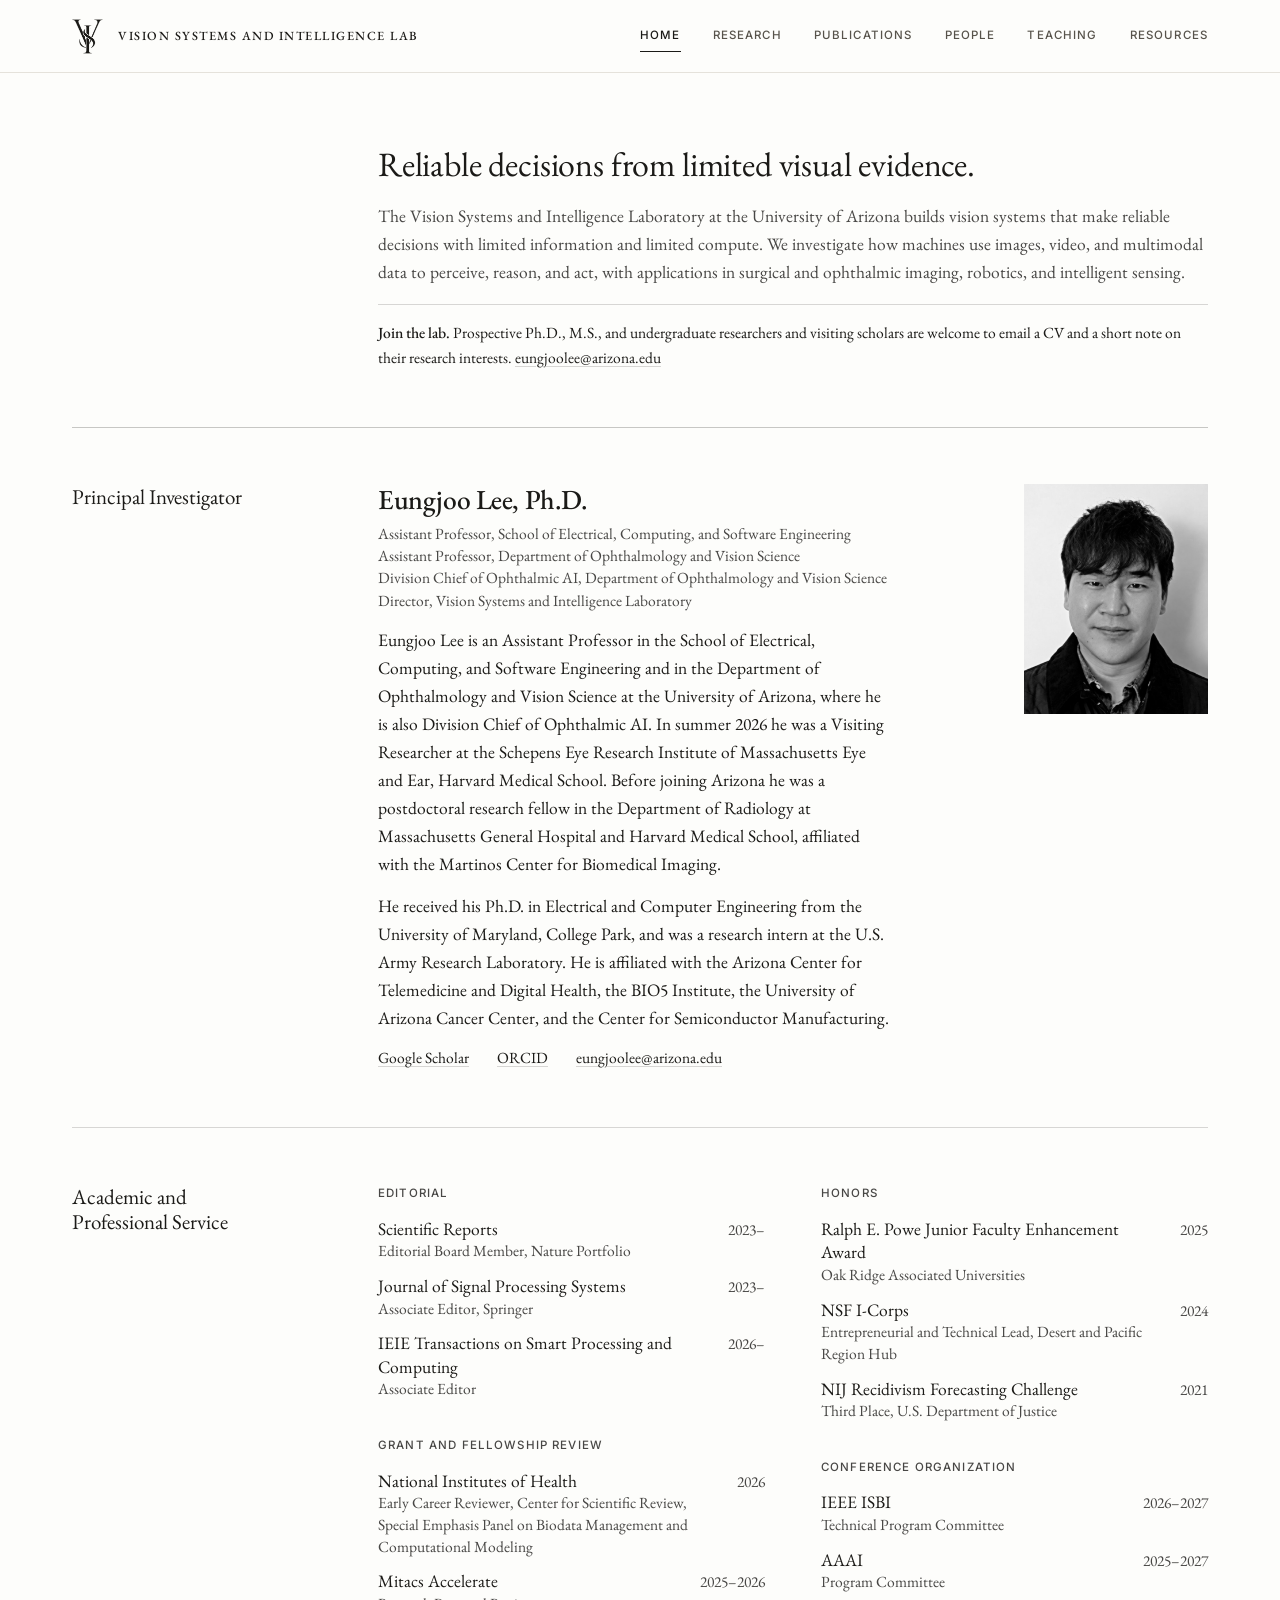
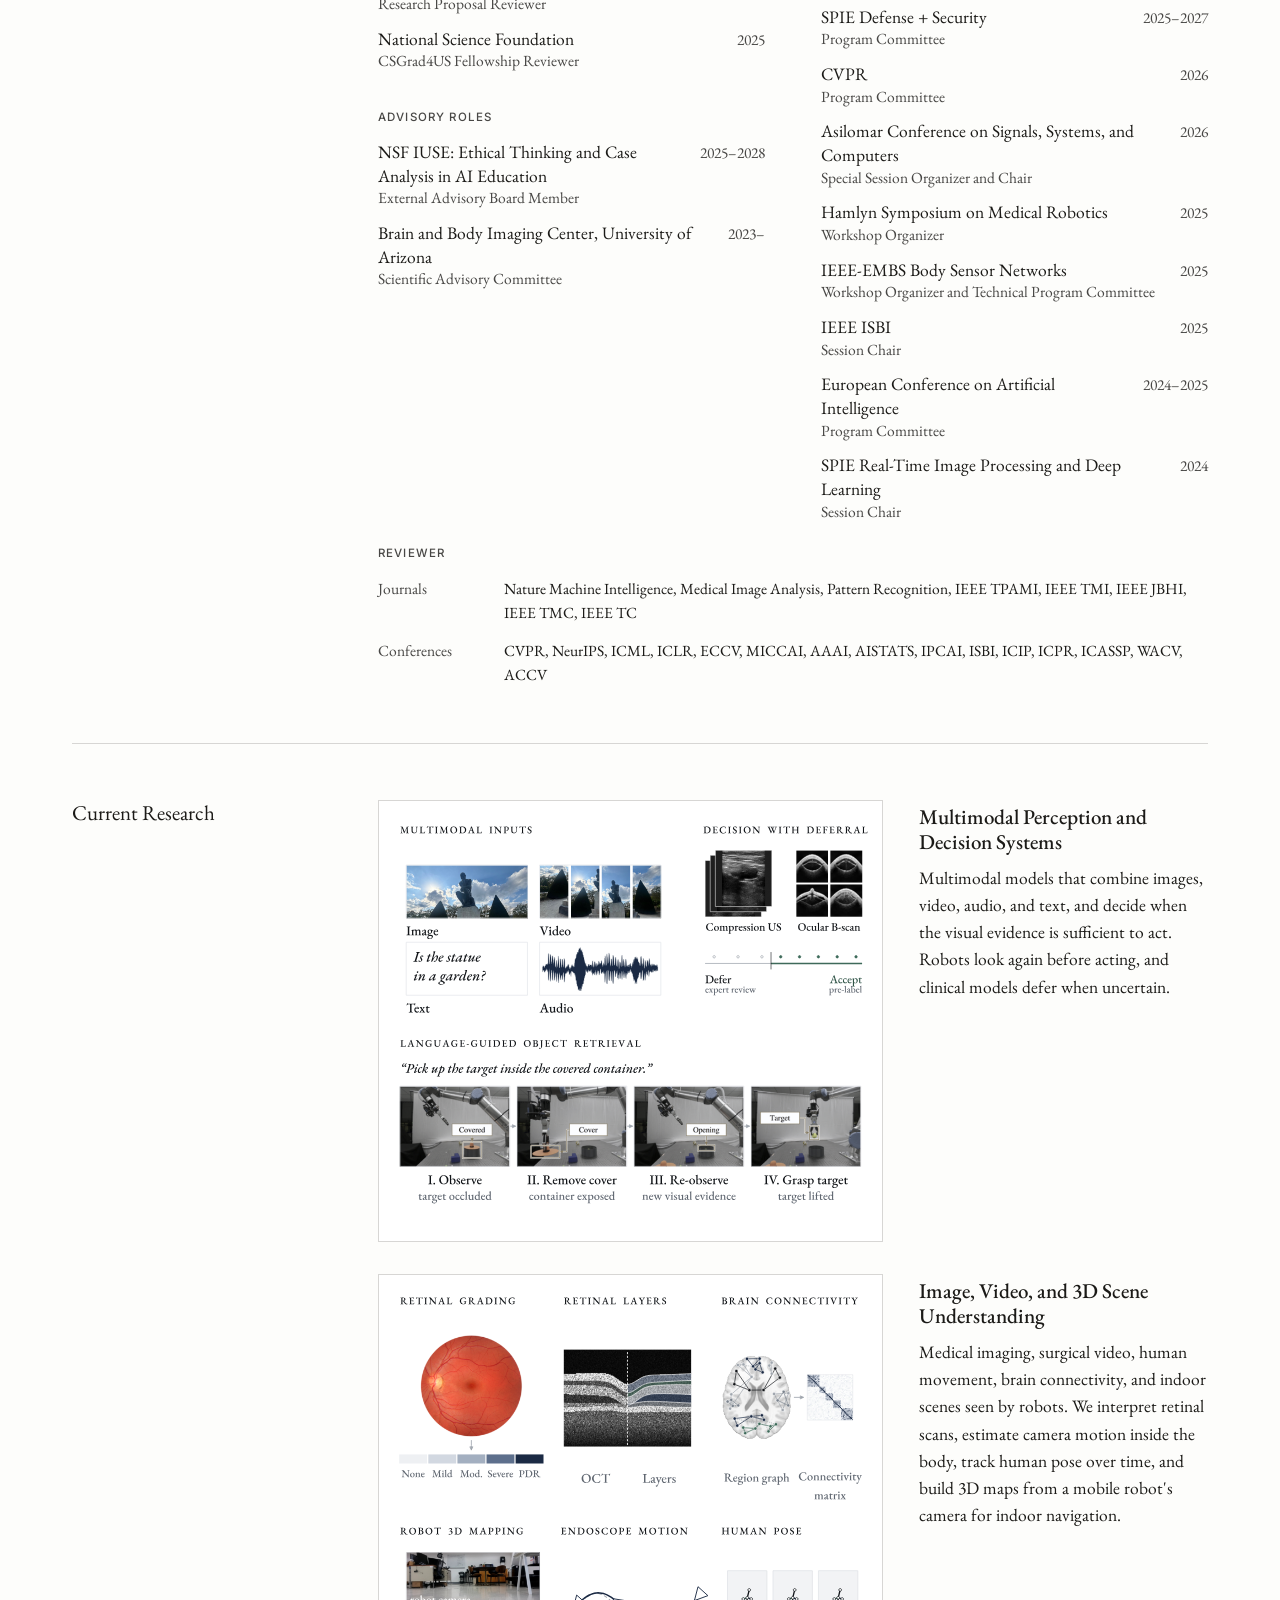
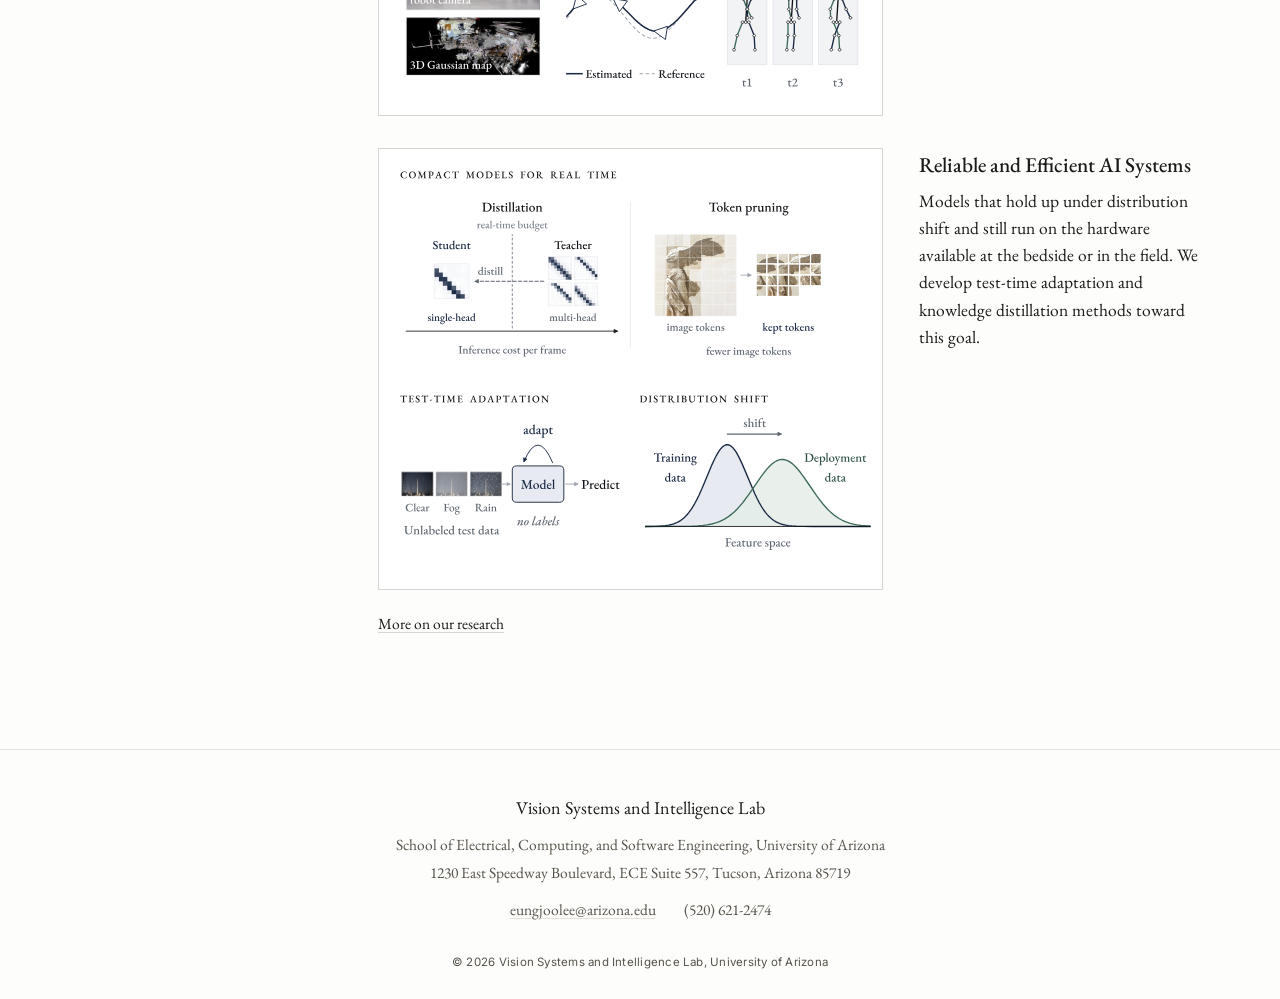
==== commit 816ed586: "Home intro and join note span the section width Co-Authored-By: Claude Opus 5.5 <noreply@anthropic.c" ====
--- a/index.html
+++ b/index.html
@@ -4,7 +4,7 @@
 <meta property="og:title" content="Vision Systems and Intelligence Lab, University of Arizona"><meta property="og:description" content="The Vision Systems and Intelligence Laboratory at the University of Arizona builds vision systems that make reliable decisions with limited information and limited compute."><meta property="og:type" content="website"><meta property="og:site_name" content="Vision Systems and Intelligence Lab"><meta property="og:url" content="https://vsilab.github.io/">
 <meta property="og:image" content="https://vsilab.github.io/assets/og-image.png?v=d3f667ca"><meta property="og:image:width" content="1200"><meta property="og:image:height" content="630"><meta property="og:image:alt" content="Vision Systems and Intelligence Lab, University of Arizona"><meta name="twitter:card" content="summary_large_image"><meta name="twitter:image" content="https://vsilab.github.io/assets/og-image.png?v=d3f667ca">
 <link rel="icon" href="assets/favicon.png"><link rel="apple-touch-icon" href="assets/apple-touch-icon.png">
-<link rel="preconnect" href="https://fonts.googleapis.com"><link rel="preconnect" href="https://fonts.gstatic.com" crossorigin><link rel="stylesheet" href="https://fonts.googleapis.com/css2?family=EB+Garamond:ital,wght@0,400;0,500;0,600;1,400&family=Inter:wght@400;500&display=swap"><link rel="stylesheet" href="assets/style.css?v=3437047d"></head>
+<link rel="preconnect" href="https://fonts.googleapis.com"><link rel="preconnect" href="https://fonts.gstatic.com" crossorigin><link rel="stylesheet" href="https://fonts.googleapis.com/css2?family=EB+Garamond:ital,wght@0,400;0,500;0,600;1,400&family=Inter:wght@400;500&display=swap"><link rel="stylesheet" href="assets/style.css?v=565b8847"></head>
 <body><a class="skip" href="#main">Skip to content</a>
 <header class="masthead"><div class="masthead-in"><a class="brand" href="index.html"><span class="mark" role="img" aria-label="VSI"></span><span class="brand-name"><span class="bn-long">Vision Systems and Intelligence Lab</span><span class="bn-short">VSI Lab</span></span></a><button class="menu" type="button" aria-expanded="false" aria-controls="nav">Menu</button><nav id="nav" class="nav" aria-label="Main"><a href="index.html" data-nav="index" aria-current="page">Home</a><a href="research.html" data-nav="research">Research</a><a href="publications.html" data-nav="publications">Publications</a><a href="people.html" data-nav="people">People</a><a href="teaching.html" data-nav="teaching">Teaching</a><a href="resources.html" data-nav="resources">Resources</a></nav></div></header>
 <main id="main" class="wrap"><section class="hero"><h1>Reliable decisions from limited visual evidence.</h1><p>The Vision Systems and Intelligence Laboratory at the University of Arizona builds vision systems that make reliable decisions with limited information and limited compute. We investigate how machines use images, video, and multimodal data to perceive, reason, and act, with applications in surgical and ophthalmic imaging, robotics, and intelligent sensing.</p><p class="join"><span>Join the lab.</span> Prospective Ph.D., M.S., and undergraduate researchers and visiting scholars are welcome to email a CV and a short note on their research interests. <a href="mailto:eungjoolee@arizona.edu">eungjoolee@arizona.edu</a></p></section><section class="sec" id="pi"><h2 class="sec-title">Principal Investigator</h2><div class="sec-body"><div class="pi"><div class="pi-text"><p class="pi-name">Eungjoo Lee, Ph.D.</p><p class="pi-roles">Assistant Professor, School of Electrical, Computing, and Software Engineering<br>Assistant Professor, Department of Ophthalmology and Vision Science<br>Division Chief of Ophthalmic AI, Department of Ophthalmology and Vision Science<br>Director, Vision Systems and Intelligence Laboratory</p><p>Eungjoo Lee is an Assistant Professor in the School of Electrical, Computing, and Software Engineering and in the Department of Ophthalmology and Vision Science at the University of Arizona, where he is also Division Chief of Ophthalmic AI. In summer 2026 he was a Visiting Researcher at the Schepens Eye Research Institute of Massachusetts Eye and Ear, Harvard Medical School. Before joining Arizona he was a postdoctoral research fellow in the Department of Radiology at Massachusetts General Hospital and Harvard Medical School, affiliated with the Martinos Center for Biomedical Imaging.</p><p>He received his Ph.D. in Electrical and Computer Engineering from the University of Maryland, College Park, and was a research intern at the U.S. Army Research Laboratory. He is affiliated with the Arizona Center for Telemedicine and Digital Health, the BIO5 Institute, the University of Arizona Cancer Center, and the Center for Semiconductor Manufacturing.</p><p class="pi-links"><a href="https://scholar.google.com/citations?user=cyxDfeIAAAAJ&amp;hl=en" target="_blank" rel="noopener">Google Scholar</a><a href="https://orcid.org/0000-0001-6386-8470" target="_blank" rel="noopener">ORCID</a><a href="mailto:eungjoolee@arizona.edu">eungjoolee@arizona.edu</a></p></div><div class="pi-photo portrait"><img src="assets/people/eungjoo-lee-v3.jpg" alt="Eungjoo Lee, Ph.D." loading="lazy" decoding="async"></div></div></div></section><section class="sec" id="service"><h2 class="sec-title">Academic and Professional Service</h2><div class="sec-body"><div class="svc-grid"><div class="svc-group"><h3 class="minor">Editorial</h3><ul class="svc"><li><span class="svc-what"><span class="svc-name">Scientific Reports</span><span class="svc-role">Editorial Board Member, Nature Portfolio</span></span><span class="svc-year">2023–</span></li><li><span class="svc-what"><span class="svc-name">Journal of Signal Processing Systems</span><span class="svc-role">Associate Editor, Springer</span></span><span class="svc-year">2023–</span></li><li><span class="svc-what"><span class="svc-name">IEIE Transactions on Smart Processing and Computing</span><span class="svc-role">Associate Editor</span></span><span class="svc-year">2026–</span></li></ul></div><div class="svc-group"><h3 class="minor">Grant and fellowship review</h3><ul class="svc"><li><span class="svc-what"><span class="svc-name">National Institutes of Health</span><span class="svc-role">Early Career Reviewer, Center for Scientific Review, Special Emphasis Panel on Biodata Management and Computational Modeling</span></span><span class="svc-year">2026</span></li><li><span class="svc-what"><span class="svc-name">Mitacs Accelerate</span><span class="svc-role">Research Proposal Reviewer</span></span><span class="svc-year">2025–2026</span></li><li><span class="svc-what"><span class="svc-name">National Science Foundation</span><span class="svc-role">CSGrad4US Fellowship Reviewer</span></span><span class="svc-year">2025</span></li></ul></div><div class="svc-group"><h3 class="minor">Advisory roles</h3><ul class="svc"><li><span class="svc-what"><span class="svc-name">NSF IUSE: Ethical Thinking and Case Analysis in AI Education</span><span class="svc-role">External Advisory Board Member</span></span><span class="svc-year">2025–2028</span></li><li><span class="svc-what"><span class="svc-name">Brain and Body Imaging Center, University of Arizona</span><span class="svc-role">Scientific Advisory Committee</span></span><span class="svc-year">2023–</span></li></ul></div><div class="svc-group"><h3 class="minor">Honors</h3><ul class="svc"><li><span class="svc-what"><span class="svc-name">Ralph E. Powe Junior Faculty Enhancement Award</span><span class="svc-role">Oak Ridge Associated Universities</span></span><span class="svc-year">2025</span></li><li><span class="svc-what"><span class="svc-name">NSF I-Corps</span><span class="svc-role">Entrepreneurial and Technical Lead, Desert and Pacific Region Hub</span></span><span class="svc-year">2024</span></li><li><span class="svc-what"><span class="svc-name">NIJ Recidivism Forecasting Challenge</span><span class="svc-role">Third Place, U.S. Department of Justice</span></span><span class="svc-year">2021</span></li></ul></div><div class="svc-group"><h3 class="minor">Conference organization</h3><ul class="svc"><li><span class="svc-what"><span class="svc-name">IEEE ISBI</span><span class="svc-role">Technical Program Committee</span></span><span class="svc-year">2026–2027</span></li><li><span class="svc-what"><span class="svc-name">AAAI</span><span class="svc-role">Program Committee</span></span><span class="svc-year">2025–2027</span></li><li><span class="svc-what"><span class="svc-name">SPIE Defense + Security</span><span class="svc-role">Program Committee</span></span><span class="svc-year">2025–2027</span></li><li><span class="svc-what"><span class="svc-name">CVPR</span><span class="svc-role">Program Committee</span></span><span class="svc-year">2026</span></li><li><span class="svc-what"><span class="svc-name">Asilomar Conference on Signals, Systems, and Computers</span><span class="svc-role">Special Session Organizer and Chair</span></span><span class="svc-year">2026</span></li><li><span class="svc-what"><span class="svc-name">Hamlyn Symposium on Medical Robotics</span><span class="svc-role">Workshop Organizer</span></span><span class="svc-year">2025</span></li><li><span class="svc-what"><span class="svc-name">IEEE-EMBS Body Sensor Networks</span><span class="svc-role">Workshop Organizer and Technical Program Committee</span></span><span class="svc-year">2025</span></li><li><span class="svc-what"><span class="svc-name">IEEE ISBI</span><span class="svc-role">Session Chair</span></span><span class="svc-year">2025</span></li><li><span class="svc-what"><span class="svc-name">European Conference on Artificial Intelligence</span><span class="svc-role">Program Committee</span></span><span class="svc-year">2024–2025</span></li><li><span class="svc-what"><span class="svc-name">SPIE Real-Time Image Processing and Deep Learning</span><span class="svc-role">Session Chair</span></span><span class="svc-year">2024</span></li></ul></div></div><div class="svc-rv"><h3 class="minor">Reviewer</h3><p class="rv"><span>Journals</span>Nature Machine Intelligence, Medical Image Analysis, Pattern Recognition, IEEE TPAMI, IEEE TMI, IEEE JBHI, IEEE TMC, IEEE TC</p><p class="rv"><span>Conferences</span>CVPR, NeurIPS, ICML, ICLR, ECCV, MICCAI, AAAI, AISTATS, IPCAI, ISBI, ICIP, ICPR, ICASSP, WACV, ACCV</p></div></div></section><section class="sec" id="current"><h2 class="sec-title">Current Research</h2><div class="sec-body"><div class="dirs"><article class="dir"><div class="dir-text"><h3><a href="research.html#multimodal">Multimodal Perception and Decision Systems</a></h3><p>Multimodal models that combine images, video, audio, and text, and decide when the visual evidence is sufficient to act. Robots look again before acting, and clinical models defer when uncertain.</p></div><figure class="fig"><div class="fig-mat"><img src="assets/figures/overview-multimodal.svg?v=44f042c1" alt="One garden scene in four modalities (a photo of a statue among clipped yews, video frames panning across the garden, the waveform of birdsong there, and a question about the scene); compression ultrasound (DVT) and ocular B-scan views above a model-confidence scale, where cases below a reliability threshold are deferred to expert review and the rest are accepted as pre-labels; and a real robot that removes a cover, looks again, and grasps the target" loading="lazy" decoding="async" onerror="vsiFigError(this)"><span class="fig-empty" aria-hidden="true"></span></div></figure></article><article class="dir"><div class="dir-text"><h3><a href="research.html#medical">Image, Video, and 3D Scene Understanding</a></h3><p>Medical imaging, surgical video, human movement, brain connectivity, and indoor scenes seen by robots. We interpret retinal scans, estimate camera motion inside the body, track human pose over time, and build 3D maps from a mobile robot&#x27;s camera for indoor navigation.</p></div><figure class="fig"><div class="fig-mat"><img src="assets/figures/overview-medical.svg?v=fc5af7fb" alt="A fundus photograph with the five-level diabetic retinopathy severity scale, retinal layers in OCT, brain regions on an MNI template linked as a graph with the matching connectivity matrix, human pose keypoints across video frames, an endoscope camera trajectory, and a robot camera frame with the 3D Gaussian map built from the robot&#x27;s video" loading="lazy" decoding="async" onerror="vsiFigError(this)"><span class="fig-empty" aria-hidden="true"></span></div></figure></article><article class="dir"><div class="dir-text"><h3><a href="research.html#reliable">Reliable and Efficient AI Systems</a></h3><p>Models that hold up under distribution shift and still run on the hardware available at the bedside or in the field. We develop test-time adaptation and knowledge distillation methods toward this goal.</p></div><figure class="fig"><div class="fig-mat"><img src="assets/figures/overview-reliable.svg?v=3e376051" alt="Two routes to compact models (a multi-head attention teacher distilled into a single-head student that fits a real-time budget, and pruning background tokens of a photograph of a statue so the model processes fewer tokens); a model that adapts on unlabeled images taken in clear, foggy, and rainy weather; and a shift in feature space between training and deployment data" loading="lazy" decoding="async" onerror="vsiFigError(this)"><span class="fig-empty" aria-hidden="true"></span></div></figure></article></div><p class="sec-more"><a href="research.html">More on our research</a></p></div></section></main>
--- a/assets/style.css
+++ b/assets/style.css
@@ -358,3 +358,6 @@
 @media (max-width:1060px){
   .sec.numbered .r-num{position:static;display:block;width:auto;font-size:var(--fs-5);margin-bottom:6px}
 }
+
+/* home intro and join note span the same width as the section bodies below */
+.hero p,.hero .join{max-width:none;width:auto}
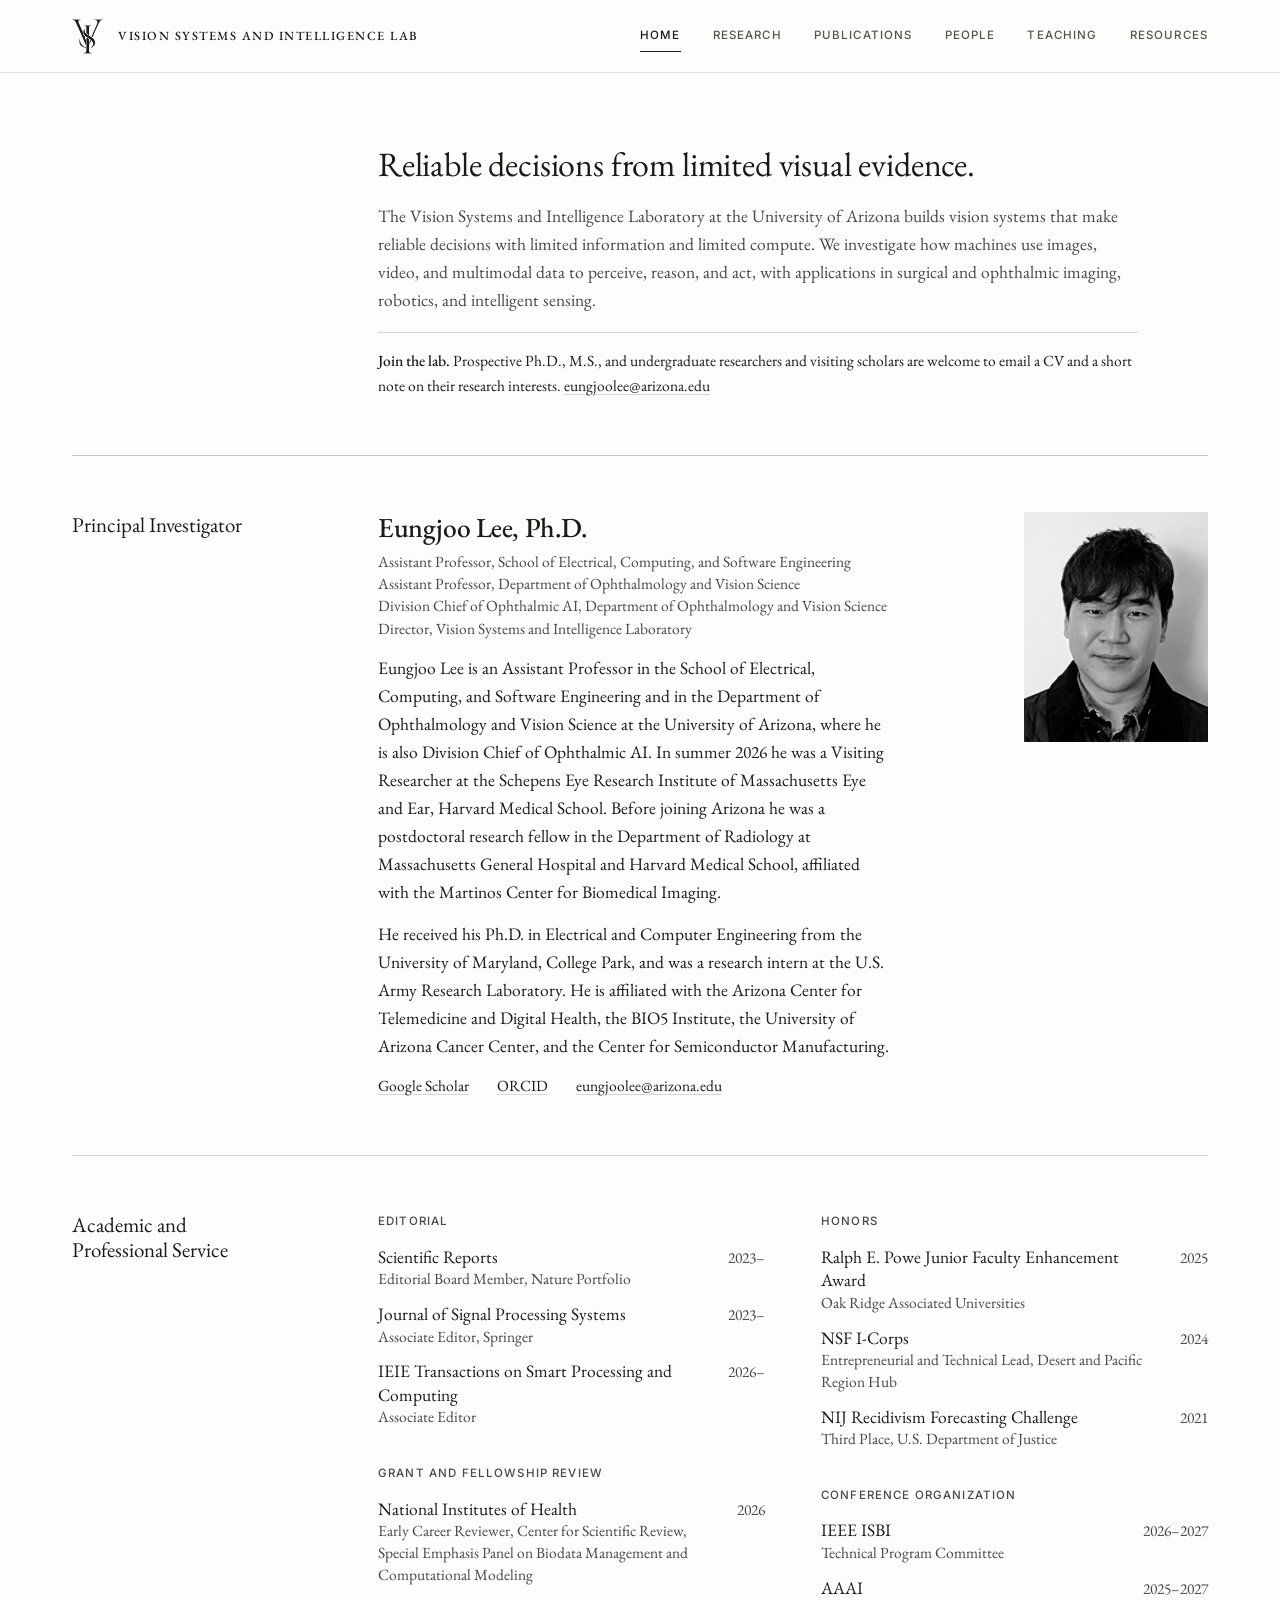
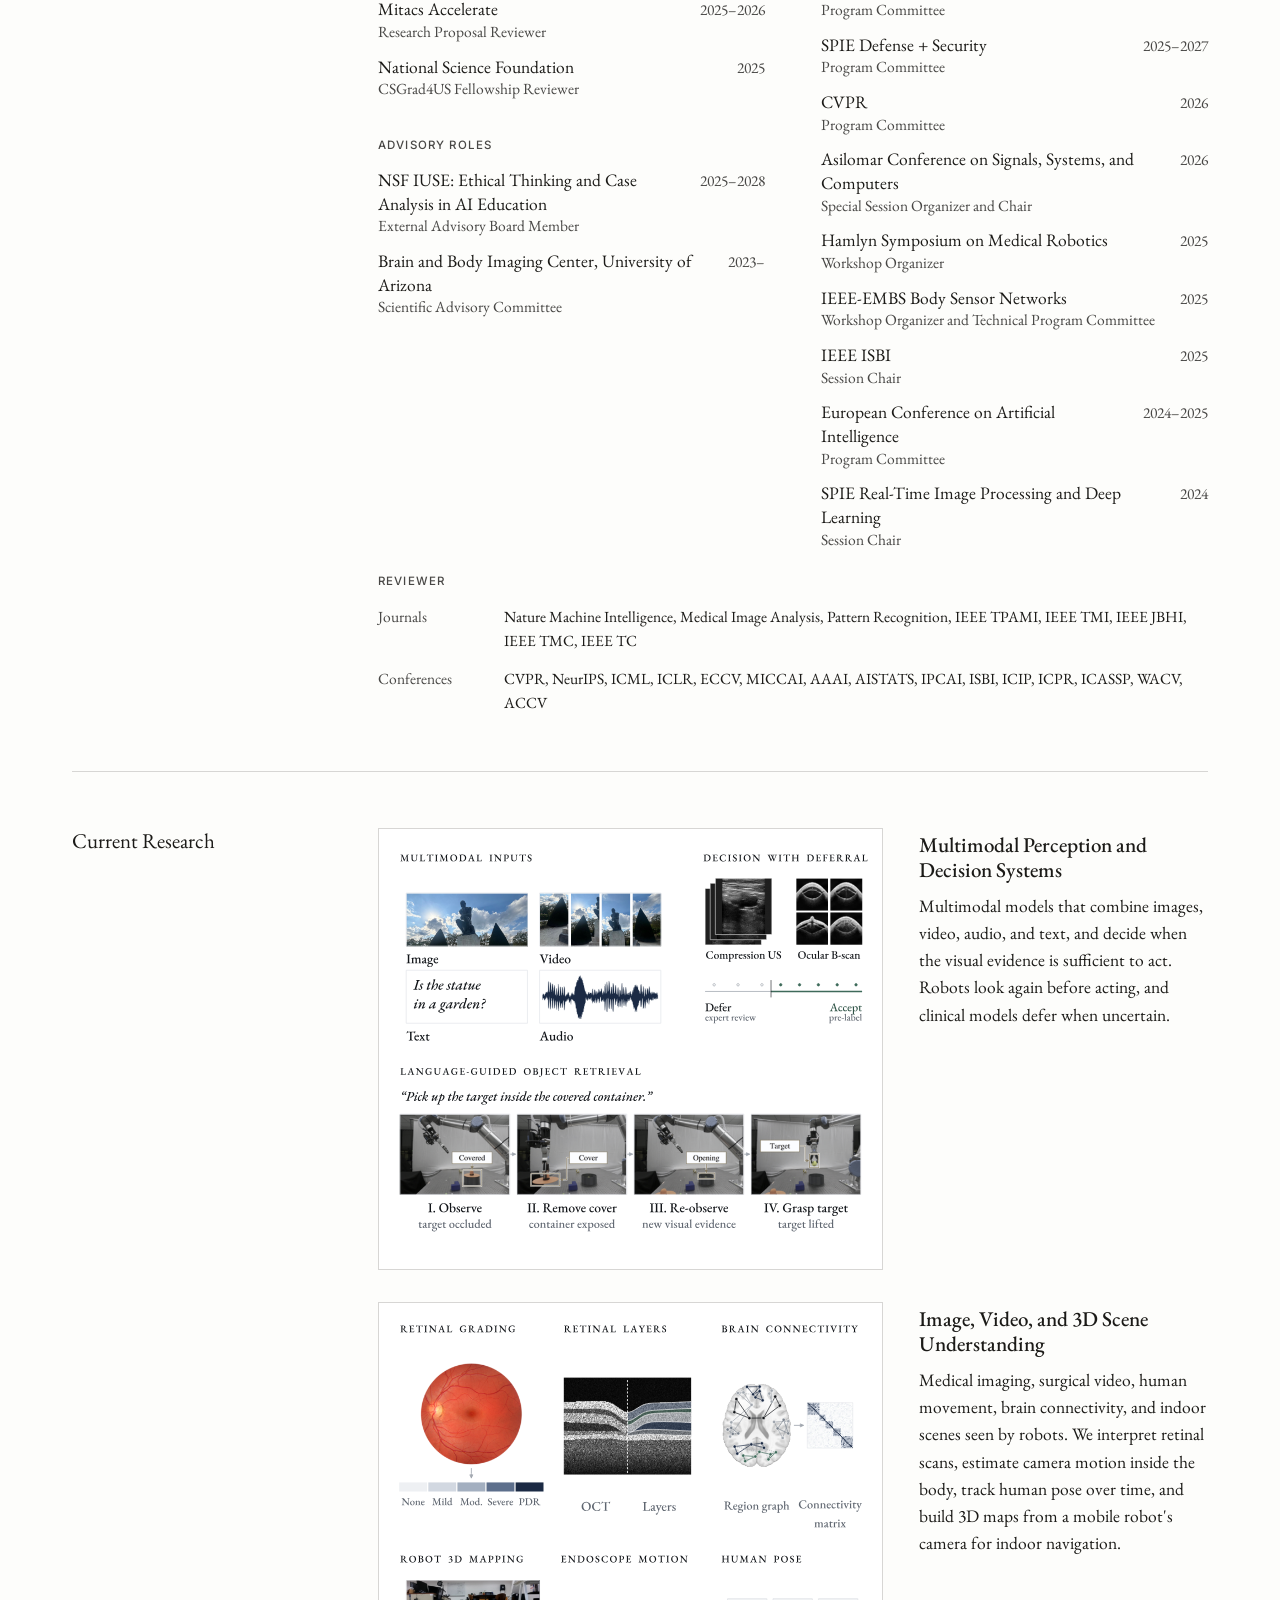
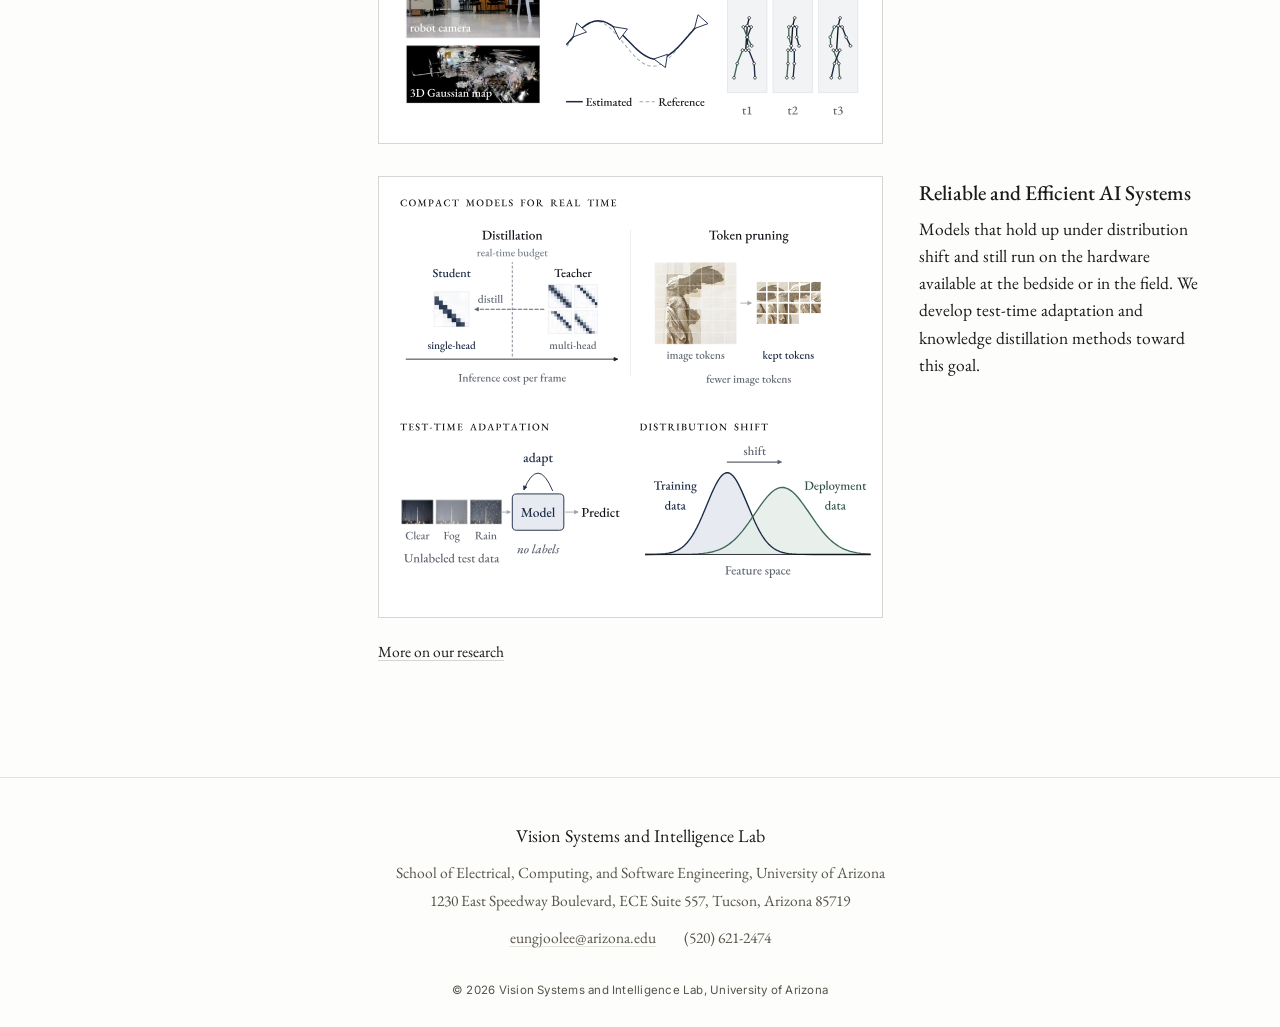
==== commit 063bdb01: "Home intro a little narrower than the full section width Co-Authored-By: Claude Opus 5.5 <noreply@an" ====
--- a/index.html
+++ b/index.html
@@ -4,7 +4,7 @@
 <meta property="og:title" content="Vision Systems and Intelligence Lab, University of Arizona"><meta property="og:description" content="The Vision Systems and Intelligence Laboratory at the University of Arizona builds vision systems that make reliable decisions with limited information and limited compute."><meta property="og:type" content="website"><meta property="og:site_name" content="Vision Systems and Intelligence Lab"><meta property="og:url" content="https://vsilab.github.io/">
 <meta property="og:image" content="https://vsilab.github.io/assets/og-image.png?v=d3f667ca"><meta property="og:image:width" content="1200"><meta property="og:image:height" content="630"><meta property="og:image:alt" content="Vision Systems and Intelligence Lab, University of Arizona"><meta name="twitter:card" content="summary_large_image"><meta name="twitter:image" content="https://vsilab.github.io/assets/og-image.png?v=d3f667ca">
 <link rel="icon" href="assets/favicon.png"><link rel="apple-touch-icon" href="assets/apple-touch-icon.png">
-<link rel="preconnect" href="https://fonts.googleapis.com"><link rel="preconnect" href="https://fonts.gstatic.com" crossorigin><link rel="stylesheet" href="https://fonts.googleapis.com/css2?family=EB+Garamond:ital,wght@0,400;0,500;0,600;1,400&family=Inter:wght@400;500&display=swap"><link rel="stylesheet" href="assets/style.css?v=565b8847"></head>
+<link rel="preconnect" href="https://fonts.googleapis.com"><link rel="preconnect" href="https://fonts.gstatic.com" crossorigin><link rel="stylesheet" href="https://fonts.googleapis.com/css2?family=EB+Garamond:ital,wght@0,400;0,500;0,600;1,400&family=Inter:wght@400;500&display=swap"><link rel="stylesheet" href="assets/style.css?v=30c22198"></head>
 <body><a class="skip" href="#main">Skip to content</a>
 <header class="masthead"><div class="masthead-in"><a class="brand" href="index.html"><span class="mark" role="img" aria-label="VSI"></span><span class="brand-name"><span class="bn-long">Vision Systems and Intelligence Lab</span><span class="bn-short">VSI Lab</span></span></a><button class="menu" type="button" aria-expanded="false" aria-controls="nav">Menu</button><nav id="nav" class="nav" aria-label="Main"><a href="index.html" data-nav="index" aria-current="page">Home</a><a href="research.html" data-nav="research">Research</a><a href="publications.html" data-nav="publications">Publications</a><a href="people.html" data-nav="people">People</a><a href="teaching.html" data-nav="teaching">Teaching</a><a href="resources.html" data-nav="resources">Resources</a></nav></div></header>
 <main id="main" class="wrap"><section class="hero"><h1>Reliable decisions from limited visual evidence.</h1><p>The Vision Systems and Intelligence Laboratory at the University of Arizona builds vision systems that make reliable decisions with limited information and limited compute. We investigate how machines use images, video, and multimodal data to perceive, reason, and act, with applications in surgical and ophthalmic imaging, robotics, and intelligent sensing.</p><p class="join"><span>Join the lab.</span> Prospective Ph.D., M.S., and undergraduate researchers and visiting scholars are welcome to email a CV and a short note on their research interests. <a href="mailto:eungjoolee@arizona.edu">eungjoolee@arizona.edu</a></p></section><section class="sec" id="pi"><h2 class="sec-title">Principal Investigator</h2><div class="sec-body"><div class="pi"><div class="pi-text"><p class="pi-name">Eungjoo Lee, Ph.D.</p><p class="pi-roles">Assistant Professor, School of Electrical, Computing, and Software Engineering<br>Assistant Professor, Department of Ophthalmology and Vision Science<br>Division Chief of Ophthalmic AI, Department of Ophthalmology and Vision Science<br>Director, Vision Systems and Intelligence Laboratory</p><p>Eungjoo Lee is an Assistant Professor in the School of Electrical, Computing, and Software Engineering and in the Department of Ophthalmology and Vision Science at the University of Arizona, where he is also Division Chief of Ophthalmic AI. In summer 2026 he was a Visiting Researcher at the Schepens Eye Research Institute of Massachusetts Eye and Ear, Harvard Medical School. Before joining Arizona he was a postdoctoral research fellow in the Department of Radiology at Massachusetts General Hospital and Harvard Medical School, affiliated with the Martinos Center for Biomedical Imaging.</p><p>He received his Ph.D. in Electrical and Computer Engineering from the University of Maryland, College Park, and was a research intern at the U.S. Army Research Laboratory. He is affiliated with the Arizona Center for Telemedicine and Digital Health, the BIO5 Institute, the University of Arizona Cancer Center, and the Center for Semiconductor Manufacturing.</p><p class="pi-links"><a href="https://scholar.google.com/citations?user=cyxDfeIAAAAJ&amp;hl=en" target="_blank" rel="noopener">Google Scholar</a><a href="https://orcid.org/0000-0001-6386-8470" target="_blank" rel="noopener">ORCID</a><a href="mailto:eungjoolee@arizona.edu">eungjoolee@arizona.edu</a></p></div><div class="pi-photo portrait"><img src="assets/people/eungjoo-lee-v3.jpg" alt="Eungjoo Lee, Ph.D." loading="lazy" decoding="async"></div></div></div></section><section class="sec" id="service"><h2 class="sec-title">Academic and Professional Service</h2><div class="sec-body"><div class="svc-grid"><div class="svc-group"><h3 class="minor">Editorial</h3><ul class="svc"><li><span class="svc-what"><span class="svc-name">Scientific Reports</span><span class="svc-role">Editorial Board Member, Nature Portfolio</span></span><span class="svc-year">2023–</span></li><li><span class="svc-what"><span class="svc-name">Journal of Signal Processing Systems</span><span class="svc-role">Associate Editor, Springer</span></span><span class="svc-year">2023–</span></li><li><span class="svc-what"><span class="svc-name">IEIE Transactions on Smart Processing and Computing</span><span class="svc-role">Associate Editor</span></span><span class="svc-year">2026–</span></li></ul></div><div class="svc-group"><h3 class="minor">Grant and fellowship review</h3><ul class="svc"><li><span class="svc-what"><span class="svc-name">National Institutes of Health</span><span class="svc-role">Early Career Reviewer, Center for Scientific Review, Special Emphasis Panel on Biodata Management and Computational Modeling</span></span><span class="svc-year">2026</span></li><li><span class="svc-what"><span class="svc-name">Mitacs Accelerate</span><span class="svc-role">Research Proposal Reviewer</span></span><span class="svc-year">2025–2026</span></li><li><span class="svc-what"><span class="svc-name">National Science Foundation</span><span class="svc-role">CSGrad4US Fellowship Reviewer</span></span><span class="svc-year">2025</span></li></ul></div><div class="svc-group"><h3 class="minor">Advisory roles</h3><ul class="svc"><li><span class="svc-what"><span class="svc-name">NSF IUSE: Ethical Thinking and Case Analysis in AI Education</span><span class="svc-role">External Advisory Board Member</span></span><span class="svc-year">2025–2028</span></li><li><span class="svc-what"><span class="svc-name">Brain and Body Imaging Center, University of Arizona</span><span class="svc-role">Scientific Advisory Committee</span></span><span class="svc-year">2023–</span></li></ul></div><div class="svc-group"><h3 class="minor">Honors</h3><ul class="svc"><li><span class="svc-what"><span class="svc-name">Ralph E. Powe Junior Faculty Enhancement Award</span><span class="svc-role">Oak Ridge Associated Universities</span></span><span class="svc-year">2025</span></li><li><span class="svc-what"><span class="svc-name">NSF I-Corps</span><span class="svc-role">Entrepreneurial and Technical Lead, Desert and Pacific Region Hub</span></span><span class="svc-year">2024</span></li><li><span class="svc-what"><span class="svc-name">NIJ Recidivism Forecasting Challenge</span><span class="svc-role">Third Place, U.S. Department of Justice</span></span><span class="svc-year">2021</span></li></ul></div><div class="svc-group"><h3 class="minor">Conference organization</h3><ul class="svc"><li><span class="svc-what"><span class="svc-name">IEEE ISBI</span><span class="svc-role">Technical Program Committee</span></span><span class="svc-year">2026–2027</span></li><li><span class="svc-what"><span class="svc-name">AAAI</span><span class="svc-role">Program Committee</span></span><span class="svc-year">2025–2027</span></li><li><span class="svc-what"><span class="svc-name">SPIE Defense + Security</span><span class="svc-role">Program Committee</span></span><span class="svc-year">2025–2027</span></li><li><span class="svc-what"><span class="svc-name">CVPR</span><span class="svc-role">Program Committee</span></span><span class="svc-year">2026</span></li><li><span class="svc-what"><span class="svc-name">Asilomar Conference on Signals, Systems, and Computers</span><span class="svc-role">Special Session Organizer and Chair</span></span><span class="svc-year">2026</span></li><li><span class="svc-what"><span class="svc-name">Hamlyn Symposium on Medical Robotics</span><span class="svc-role">Workshop Organizer</span></span><span class="svc-year">2025</span></li><li><span class="svc-what"><span class="svc-name">IEEE-EMBS Body Sensor Networks</span><span class="svc-role">Workshop Organizer and Technical Program Committee</span></span><span class="svc-year">2025</span></li><li><span class="svc-what"><span class="svc-name">IEEE ISBI</span><span class="svc-role">Session Chair</span></span><span class="svc-year">2025</span></li><li><span class="svc-what"><span class="svc-name">European Conference on Artificial Intelligence</span><span class="svc-role">Program Committee</span></span><span class="svc-year">2024–2025</span></li><li><span class="svc-what"><span class="svc-name">SPIE Real-Time Image Processing and Deep Learning</span><span class="svc-role">Session Chair</span></span><span class="svc-year">2024</span></li></ul></div></div><div class="svc-rv"><h3 class="minor">Reviewer</h3><p class="rv"><span>Journals</span>Nature Machine Intelligence, Medical Image Analysis, Pattern Recognition, IEEE TPAMI, IEEE TMI, IEEE JBHI, IEEE TMC, IEEE TC</p><p class="rv"><span>Conferences</span>CVPR, NeurIPS, ICML, ICLR, ECCV, MICCAI, AAAI, AISTATS, IPCAI, ISBI, ICIP, ICPR, ICASSP, WACV, ACCV</p></div></div></section><section class="sec" id="current"><h2 class="sec-title">Current Research</h2><div class="sec-body"><div class="dirs"><article class="dir"><div class="dir-text"><h3><a href="research.html#multimodal">Multimodal Perception and Decision Systems</a></h3><p>Multimodal models that combine images, video, audio, and text, and decide when the visual evidence is sufficient to act. Robots look again before acting, and clinical models defer when uncertain.</p></div><figure class="fig"><div class="fig-mat"><img src="assets/figures/overview-multimodal.svg?v=44f042c1" alt="One garden scene in four modalities (a photo of a statue among clipped yews, video frames panning across the garden, the waveform of birdsong there, and a question about the scene); compression ultrasound (DVT) and ocular B-scan views above a model-confidence scale, where cases below a reliability threshold are deferred to expert review and the rest are accepted as pre-labels; and a real robot that removes a cover, looks again, and grasps the target" loading="lazy" decoding="async" onerror="vsiFigError(this)"><span class="fig-empty" aria-hidden="true"></span></div></figure></article><article class="dir"><div class="dir-text"><h3><a href="research.html#medical">Image, Video, and 3D Scene Understanding</a></h3><p>Medical imaging, surgical video, human movement, brain connectivity, and indoor scenes seen by robots. We interpret retinal scans, estimate camera motion inside the body, track human pose over time, and build 3D maps from a mobile robot&#x27;s camera for indoor navigation.</p></div><figure class="fig"><div class="fig-mat"><img src="assets/figures/overview-medical.svg?v=fc5af7fb" alt="A fundus photograph with the five-level diabetic retinopathy severity scale, retinal layers in OCT, brain regions on an MNI template linked as a graph with the matching connectivity matrix, human pose keypoints across video frames, an endoscope camera trajectory, and a robot camera frame with the 3D Gaussian map built from the robot&#x27;s video" loading="lazy" decoding="async" onerror="vsiFigError(this)"><span class="fig-empty" aria-hidden="true"></span></div></figure></article><article class="dir"><div class="dir-text"><h3><a href="research.html#reliable">Reliable and Efficient AI Systems</a></h3><p>Models that hold up under distribution shift and still run on the hardware available at the bedside or in the field. We develop test-time adaptation and knowledge distillation methods toward this goal.</p></div><figure class="fig"><div class="fig-mat"><img src="assets/figures/overview-reliable.svg?v=3e376051" alt="Two routes to compact models (a multi-head attention teacher distilled into a single-head student that fits a real-time budget, and pruning background tokens of a photograph of a statue so the model processes fewer tokens); a model that adapts on unlabeled images taken in clear, foggy, and rainy weather; and a shift in feature space between training and deployment data" loading="lazy" decoding="async" onerror="vsiFigError(this)"><span class="fig-empty" aria-hidden="true"></span></div></figure></article></div><p class="sec-more"><a href="research.html">More on our research</a></p></div></section></main>
--- a/assets/style.css
+++ b/assets/style.css
@@ -359,5 +359,5 @@
   .sec.numbered .r-num{position:static;display:block;width:auto;font-size:var(--fs-5);margin-bottom:6px}
 }
 
-/* home intro and join note span the same width as the section bodies below */
-.hero p,.hero .join{max-width:none;width:auto}
+/* home intro and join note: wider than the 64ch body measure, a little short of the full section width */
+.hero p,.hero .join{max-width:760px;width:auto}
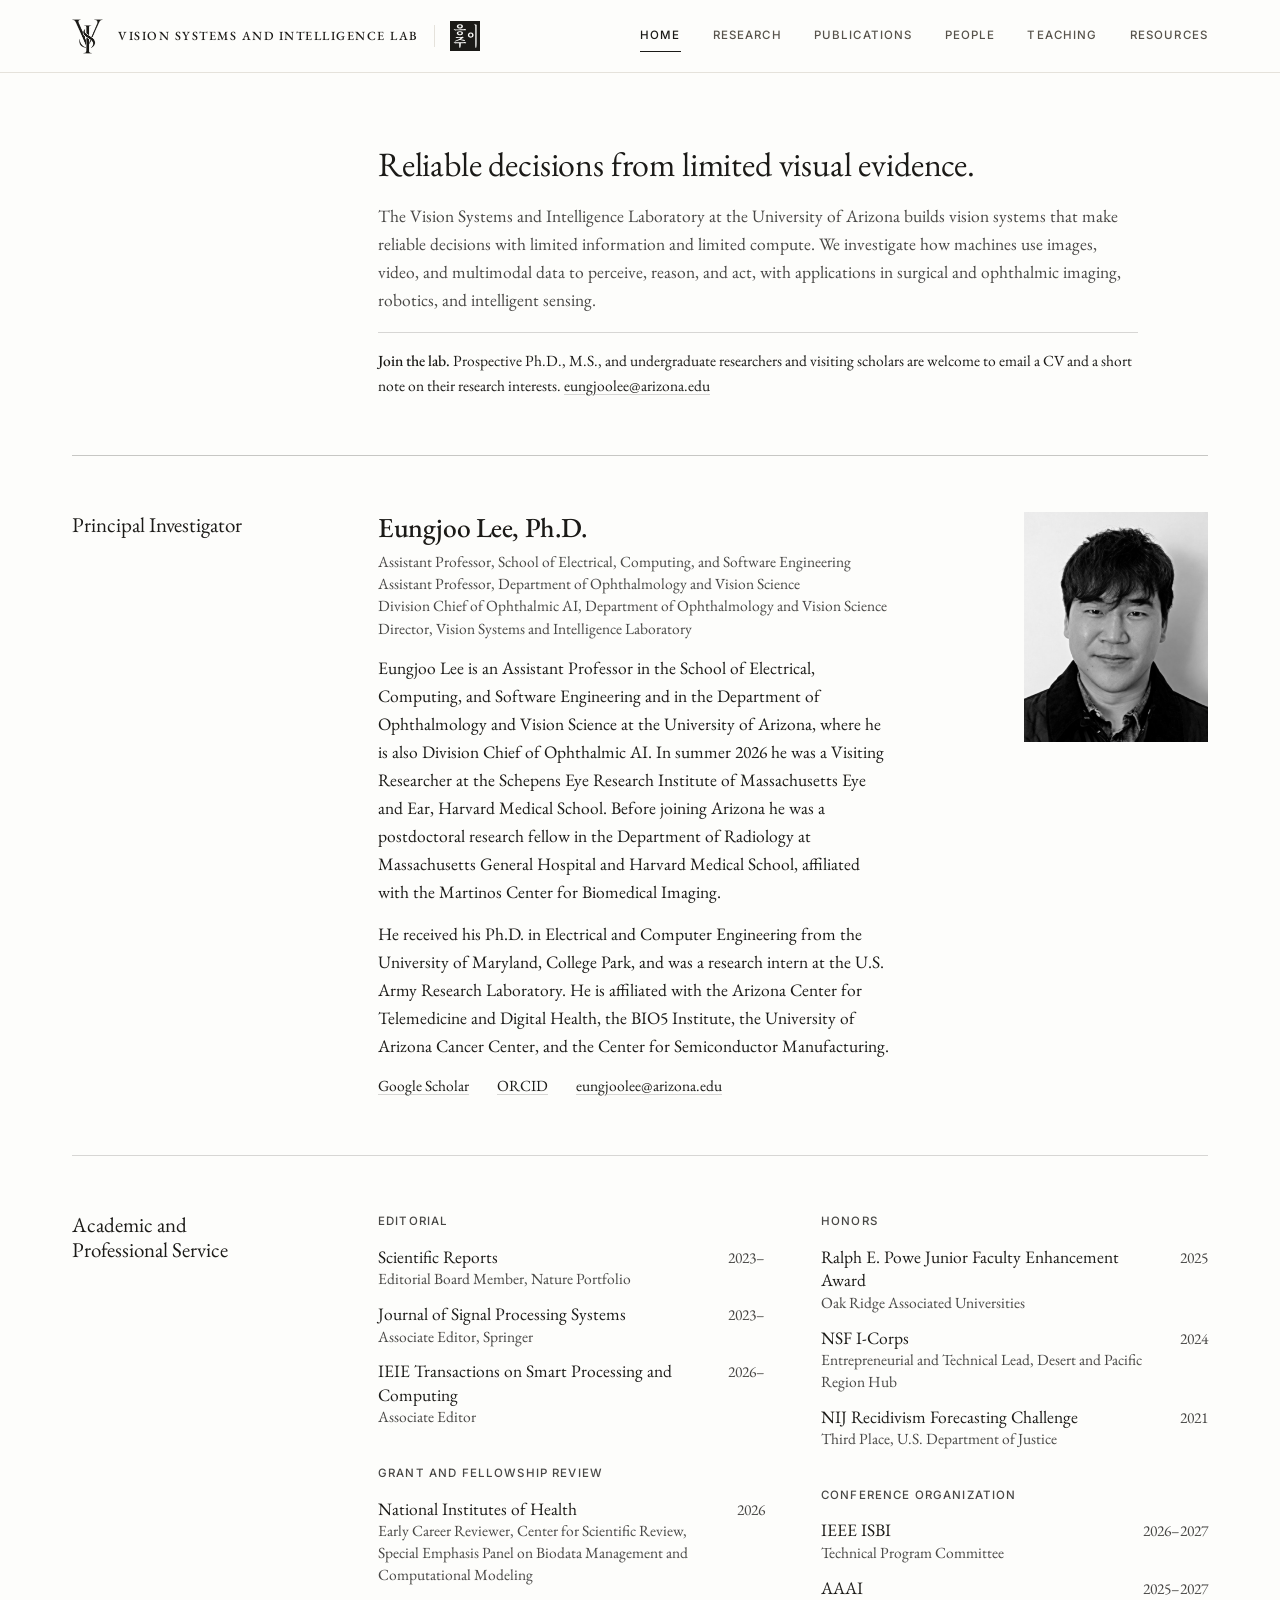
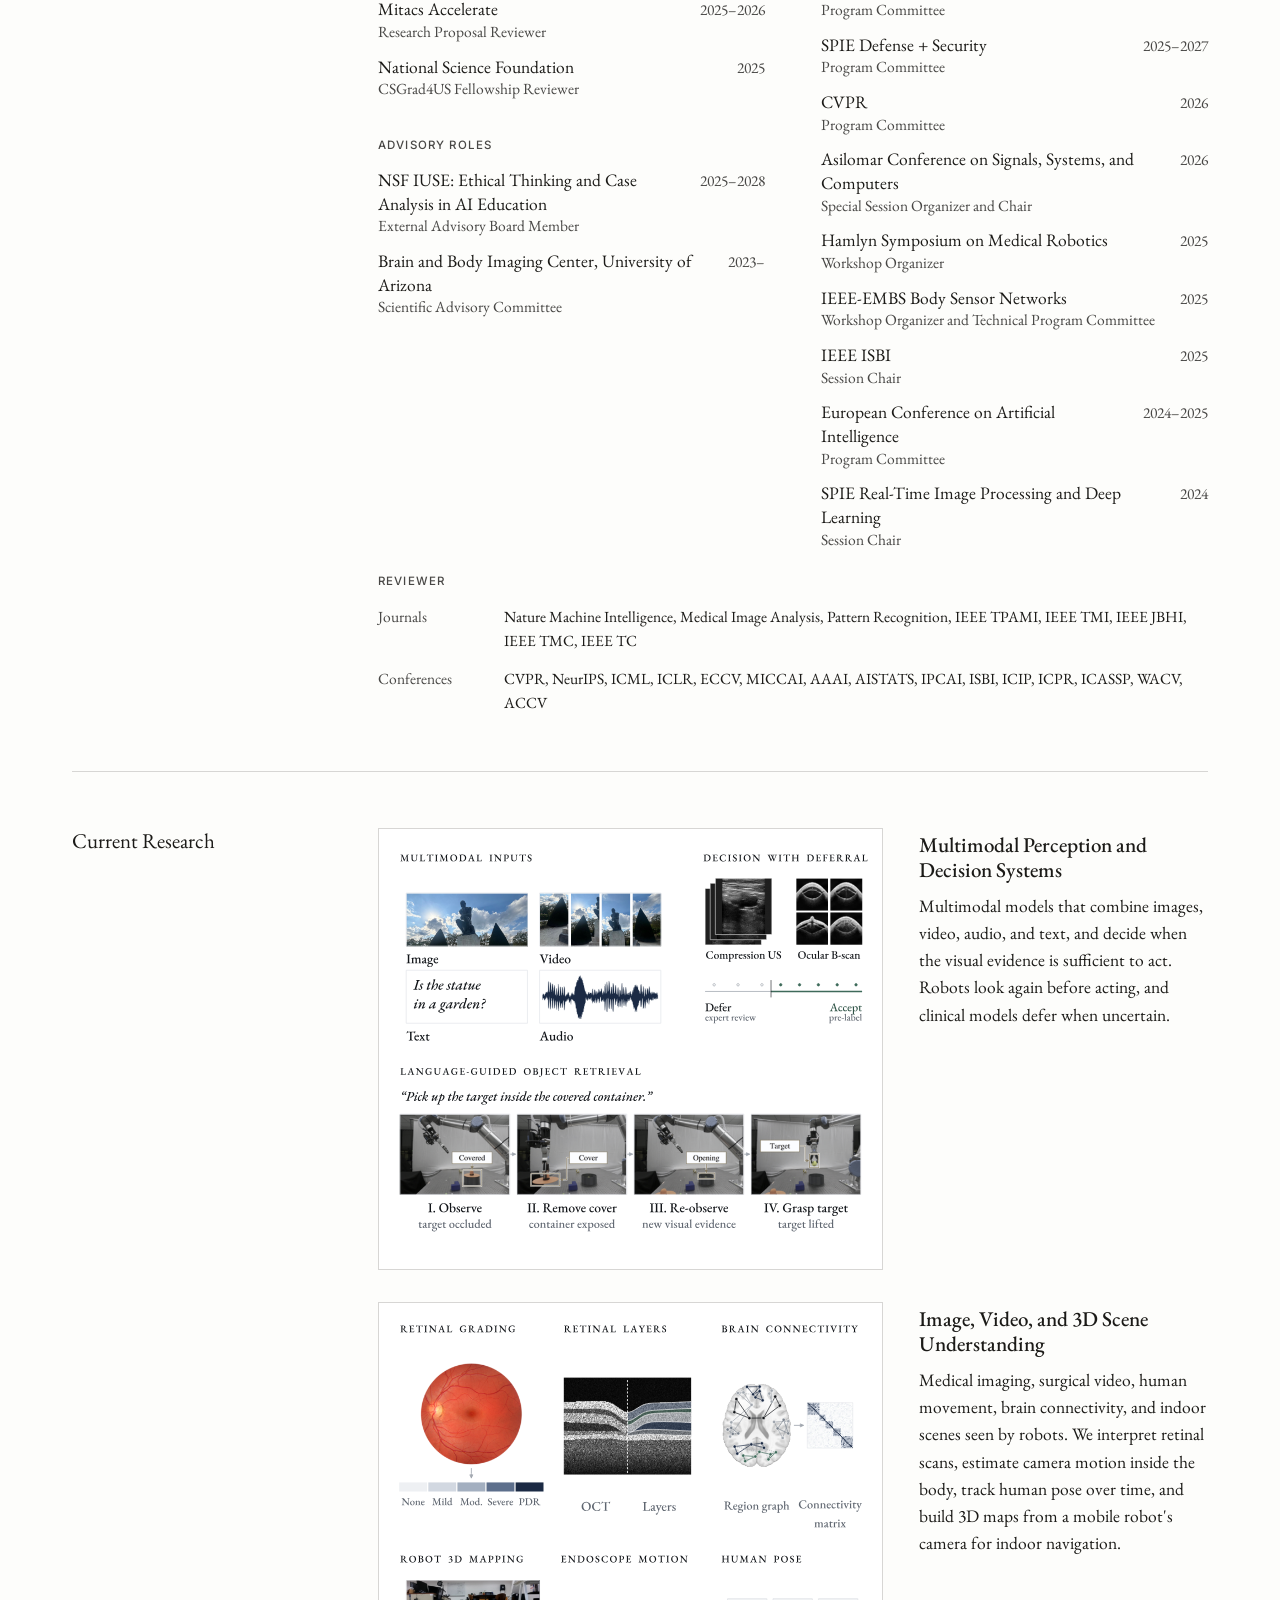
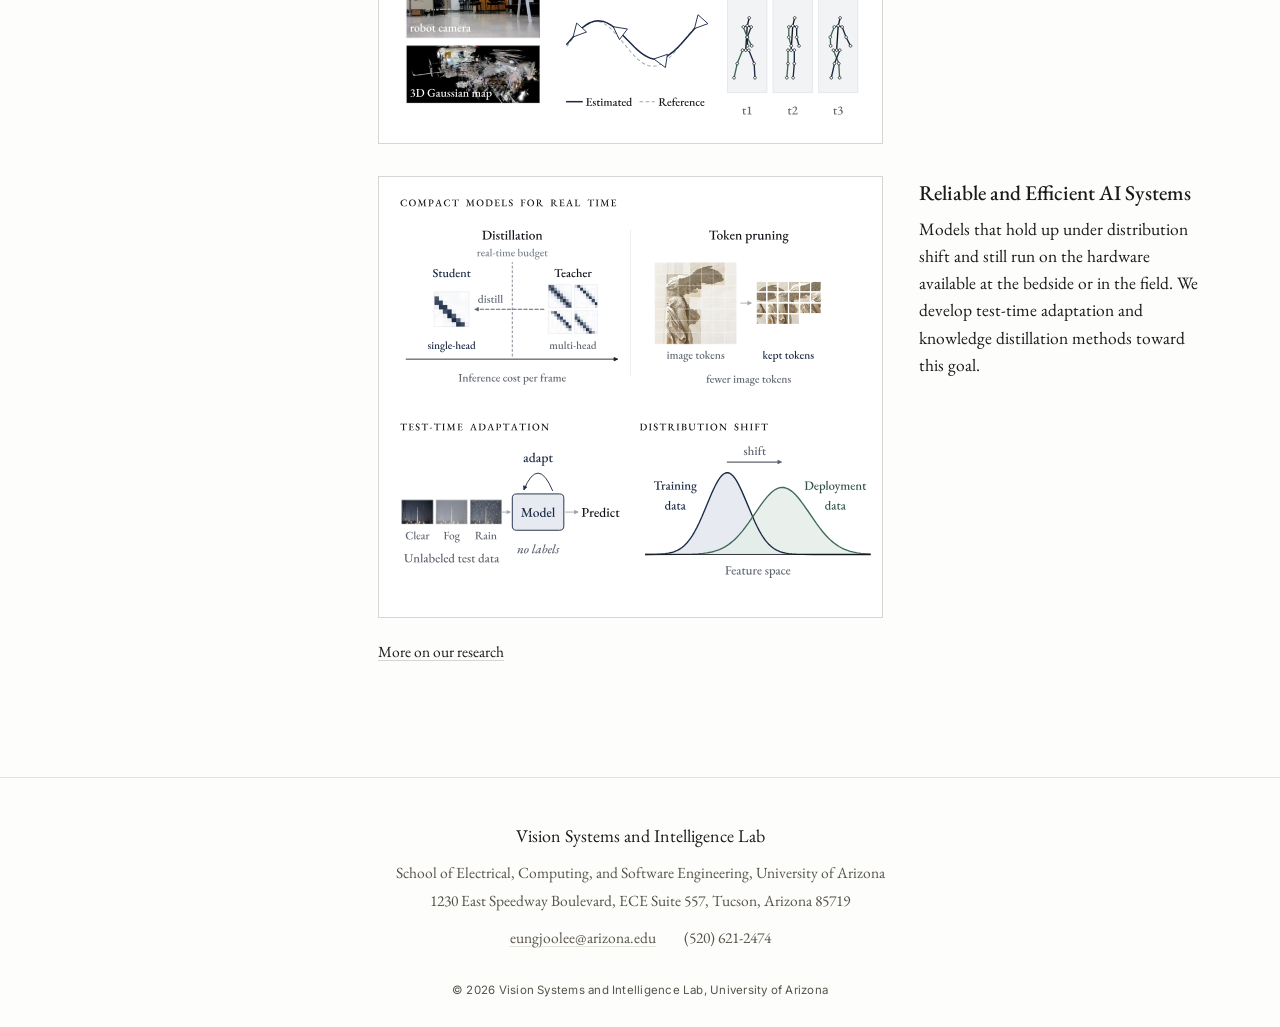
==== commit 9c2f3a19: "Header: full lab name on every screen and the 이응주 carved seal beside it Co-Authored-By: Claude Opus " ====
--- a/index.html
+++ b/index.html
@@ -4,9 +4,9 @@
 <meta property="og:title" content="Vision Systems and Intelligence Lab, University of Arizona"><meta property="og:description" content="The Vision Systems and Intelligence Laboratory at the University of Arizona builds vision systems that make reliable decisions with limited information and limited compute."><meta property="og:type" content="website"><meta property="og:site_name" content="Vision Systems and Intelligence Lab"><meta property="og:url" content="https://vsilab.github.io/">
 <meta property="og:image" content="https://vsilab.github.io/assets/og-image.png?v=d3f667ca"><meta property="og:image:width" content="1200"><meta property="og:image:height" content="630"><meta property="og:image:alt" content="Vision Systems and Intelligence Lab, University of Arizona"><meta name="twitter:card" content="summary_large_image"><meta name="twitter:image" content="https://vsilab.github.io/assets/og-image.png?v=d3f667ca">
 <link rel="icon" href="assets/favicon.png"><link rel="apple-touch-icon" href="assets/apple-touch-icon.png">
-<link rel="preconnect" href="https://fonts.googleapis.com"><link rel="preconnect" href="https://fonts.gstatic.com" crossorigin><link rel="stylesheet" href="https://fonts.googleapis.com/css2?family=EB+Garamond:ital,wght@0,400;0,500;0,600;1,400&family=Inter:wght@400;500&display=swap"><link rel="stylesheet" href="assets/style.css?v=30c22198"></head>
+<link rel="preconnect" href="https://fonts.googleapis.com"><link rel="preconnect" href="https://fonts.gstatic.com" crossorigin><link rel="stylesheet" href="https://fonts.googleapis.com/css2?family=EB+Garamond:ital,wght@0,400;0,500;0,600;1,400&family=Inter:wght@400;500&display=swap"><link rel="stylesheet" href="assets/style.css?v=218f733b"></head>
 <body><a class="skip" href="#main">Skip to content</a>
-<header class="masthead"><div class="masthead-in"><a class="brand" href="index.html"><span class="mark" role="img" aria-label="VSI"></span><span class="brand-name"><span class="bn-long">Vision Systems and Intelligence Lab</span><span class="bn-short">VSI Lab</span></span></a><button class="menu" type="button" aria-expanded="false" aria-controls="nav">Menu</button><nav id="nav" class="nav" aria-label="Main"><a href="index.html" data-nav="index" aria-current="page">Home</a><a href="research.html" data-nav="research">Research</a><a href="publications.html" data-nav="publications">Publications</a><a href="people.html" data-nav="people">People</a><a href="teaching.html" data-nav="teaching">Teaching</a><a href="resources.html" data-nav="resources">Resources</a></nav></div></header>
+<header class="masthead"><div class="masthead-in"><a class="brand" href="index.html"><span class="mark" role="img" aria-label="VSI"></span><span class="brand-name"><span class="bn-1">Vision Systems and</span> <span class="bn-2">Intelligence Lab</span></span><span class="seal-rule" aria-hidden="true"></span><span class="seal" role="img" aria-label="이응주" style="-webkit-mask-image:url(assets/seal.svg?v=68c5e53a);mask-image:url(assets/seal.svg?v=68c5e53a)"></span></a><button class="menu" type="button" aria-expanded="false" aria-controls="nav">Menu</button><nav id="nav" class="nav" aria-label="Main"><a href="index.html" data-nav="index" aria-current="page">Home</a><a href="research.html" data-nav="research">Research</a><a href="publications.html" data-nav="publications">Publications</a><a href="people.html" data-nav="people">People</a><a href="teaching.html" data-nav="teaching">Teaching</a><a href="resources.html" data-nav="resources">Resources</a></nav></div></header>
 <main id="main" class="wrap"><section class="hero"><h1>Reliable decisions from limited visual evidence.</h1><p>The Vision Systems and Intelligence Laboratory at the University of Arizona builds vision systems that make reliable decisions with limited information and limited compute. We investigate how machines use images, video, and multimodal data to perceive, reason, and act, with applications in surgical and ophthalmic imaging, robotics, and intelligent sensing.</p><p class="join"><span>Join the lab.</span> Prospective Ph.D., M.S., and undergraduate researchers and visiting scholars are welcome to email a CV and a short note on their research interests. <a href="mailto:eungjoolee@arizona.edu">eungjoolee@arizona.edu</a></p></section><section class="sec" id="pi"><h2 class="sec-title">Principal Investigator</h2><div class="sec-body"><div class="pi"><div class="pi-text"><p class="pi-name">Eungjoo Lee, Ph.D.</p><p class="pi-roles">Assistant Professor, School of Electrical, Computing, and Software Engineering<br>Assistant Professor, Department of Ophthalmology and Vision Science<br>Division Chief of Ophthalmic AI, Department of Ophthalmology and Vision Science<br>Director, Vision Systems and Intelligence Laboratory</p><p>Eungjoo Lee is an Assistant Professor in the School of Electrical, Computing, and Software Engineering and in the Department of Ophthalmology and Vision Science at the University of Arizona, where he is also Division Chief of Ophthalmic AI. In summer 2026 he was a Visiting Researcher at the Schepens Eye Research Institute of Massachusetts Eye and Ear, Harvard Medical School. Before joining Arizona he was a postdoctoral research fellow in the Department of Radiology at Massachusetts General Hospital and Harvard Medical School, affiliated with the Martinos Center for Biomedical Imaging.</p><p>He received his Ph.D. in Electrical and Computer Engineering from the University of Maryland, College Park, and was a research intern at the U.S. Army Research Laboratory. He is affiliated with the Arizona Center for Telemedicine and Digital Health, the BIO5 Institute, the University of Arizona Cancer Center, and the Center for Semiconductor Manufacturing.</p><p class="pi-links"><a href="https://scholar.google.com/citations?user=cyxDfeIAAAAJ&amp;hl=en" target="_blank" rel="noopener">Google Scholar</a><a href="https://orcid.org/0000-0001-6386-8470" target="_blank" rel="noopener">ORCID</a><a href="mailto:eungjoolee@arizona.edu">eungjoolee@arizona.edu</a></p></div><div class="pi-photo portrait"><img src="assets/people/eungjoo-lee-v3.jpg" alt="Eungjoo Lee, Ph.D." loading="lazy" decoding="async"></div></div></div></section><section class="sec" id="service"><h2 class="sec-title">Academic and Professional Service</h2><div class="sec-body"><div class="svc-grid"><div class="svc-group"><h3 class="minor">Editorial</h3><ul class="svc"><li><span class="svc-what"><span class="svc-name">Scientific Reports</span><span class="svc-role">Editorial Board Member, Nature Portfolio</span></span><span class="svc-year">2023–</span></li><li><span class="svc-what"><span class="svc-name">Journal of Signal Processing Systems</span><span class="svc-role">Associate Editor, Springer</span></span><span class="svc-year">2023–</span></li><li><span class="svc-what"><span class="svc-name">IEIE Transactions on Smart Processing and Computing</span><span class="svc-role">Associate Editor</span></span><span class="svc-year">2026–</span></li></ul></div><div class="svc-group"><h3 class="minor">Grant and fellowship review</h3><ul class="svc"><li><span class="svc-what"><span class="svc-name">National Institutes of Health</span><span class="svc-role">Early Career Reviewer, Center for Scientific Review, Special Emphasis Panel on Biodata Management and Computational Modeling</span></span><span class="svc-year">2026</span></li><li><span class="svc-what"><span class="svc-name">Mitacs Accelerate</span><span class="svc-role">Research Proposal Reviewer</span></span><span class="svc-year">2025–2026</span></li><li><span class="svc-what"><span class="svc-name">National Science Foundation</span><span class="svc-role">CSGrad4US Fellowship Reviewer</span></span><span class="svc-year">2025</span></li></ul></div><div class="svc-group"><h3 class="minor">Advisory roles</h3><ul class="svc"><li><span class="svc-what"><span class="svc-name">NSF IUSE: Ethical Thinking and Case Analysis in AI Education</span><span class="svc-role">External Advisory Board Member</span></span><span class="svc-year">2025–2028</span></li><li><span class="svc-what"><span class="svc-name">Brain and Body Imaging Center, University of Arizona</span><span class="svc-role">Scientific Advisory Committee</span></span><span class="svc-year">2023–</span></li></ul></div><div class="svc-group"><h3 class="minor">Honors</h3><ul class="svc"><li><span class="svc-what"><span class="svc-name">Ralph E. Powe Junior Faculty Enhancement Award</span><span class="svc-role">Oak Ridge Associated Universities</span></span><span class="svc-year">2025</span></li><li><span class="svc-what"><span class="svc-name">NSF I-Corps</span><span class="svc-role">Entrepreneurial and Technical Lead, Desert and Pacific Region Hub</span></span><span class="svc-year">2024</span></li><li><span class="svc-what"><span class="svc-name">NIJ Recidivism Forecasting Challenge</span><span class="svc-role">Third Place, U.S. Department of Justice</span></span><span class="svc-year">2021</span></li></ul></div><div class="svc-group"><h3 class="minor">Conference organization</h3><ul class="svc"><li><span class="svc-what"><span class="svc-name">IEEE ISBI</span><span class="svc-role">Technical Program Committee</span></span><span class="svc-year">2026–2027</span></li><li><span class="svc-what"><span class="svc-name">AAAI</span><span class="svc-role">Program Committee</span></span><span class="svc-year">2025–2027</span></li><li><span class="svc-what"><span class="svc-name">SPIE Defense + Security</span><span class="svc-role">Program Committee</span></span><span class="svc-year">2025–2027</span></li><li><span class="svc-what"><span class="svc-name">CVPR</span><span class="svc-role">Program Committee</span></span><span class="svc-year">2026</span></li><li><span class="svc-what"><span class="svc-name">Asilomar Conference on Signals, Systems, and Computers</span><span class="svc-role">Special Session Organizer and Chair</span></span><span class="svc-year">2026</span></li><li><span class="svc-what"><span class="svc-name">Hamlyn Symposium on Medical Robotics</span><span class="svc-role">Workshop Organizer</span></span><span class="svc-year">2025</span></li><li><span class="svc-what"><span class="svc-name">IEEE-EMBS Body Sensor Networks</span><span class="svc-role">Workshop Organizer and Technical Program Committee</span></span><span class="svc-year">2025</span></li><li><span class="svc-what"><span class="svc-name">IEEE ISBI</span><span class="svc-role">Session Chair</span></span><span class="svc-year">2025</span></li><li><span class="svc-what"><span class="svc-name">European Conference on Artificial Intelligence</span><span class="svc-role">Program Committee</span></span><span class="svc-year">2024–2025</span></li><li><span class="svc-what"><span class="svc-name">SPIE Real-Time Image Processing and Deep Learning</span><span class="svc-role">Session Chair</span></span><span class="svc-year">2024</span></li></ul></div></div><div class="svc-rv"><h3 class="minor">Reviewer</h3><p class="rv"><span>Journals</span>Nature Machine Intelligence, Medical Image Analysis, Pattern Recognition, IEEE TPAMI, IEEE TMI, IEEE JBHI, IEEE TMC, IEEE TC</p><p class="rv"><span>Conferences</span>CVPR, NeurIPS, ICML, ICLR, ECCV, MICCAI, AAAI, AISTATS, IPCAI, ISBI, ICIP, ICPR, ICASSP, WACV, ACCV</p></div></div></section><section class="sec" id="current"><h2 class="sec-title">Current Research</h2><div class="sec-body"><div class="dirs"><article class="dir"><div class="dir-text"><h3><a href="research.html#multimodal">Multimodal Perception and Decision Systems</a></h3><p>Multimodal models that combine images, video, audio, and text, and decide when the visual evidence is sufficient to act. Robots look again before acting, and clinical models defer when uncertain.</p></div><figure class="fig"><div class="fig-mat"><img src="assets/figures/overview-multimodal.svg?v=44f042c1" alt="One garden scene in four modalities (a photo of a statue among clipped yews, video frames panning across the garden, the waveform of birdsong there, and a question about the scene); compression ultrasound (DVT) and ocular B-scan views above a model-confidence scale, where cases below a reliability threshold are deferred to expert review and the rest are accepted as pre-labels; and a real robot that removes a cover, looks again, and grasps the target" loading="lazy" decoding="async" onerror="vsiFigError(this)"><span class="fig-empty" aria-hidden="true"></span></div></figure></article><article class="dir"><div class="dir-text"><h3><a href="research.html#medical">Image, Video, and 3D Scene Understanding</a></h3><p>Medical imaging, surgical video, human movement, brain connectivity, and indoor scenes seen by robots. We interpret retinal scans, estimate camera motion inside the body, track human pose over time, and build 3D maps from a mobile robot&#x27;s camera for indoor navigation.</p></div><figure class="fig"><div class="fig-mat"><img src="assets/figures/overview-medical.svg?v=fc5af7fb" alt="A fundus photograph with the five-level diabetic retinopathy severity scale, retinal layers in OCT, brain regions on an MNI template linked as a graph with the matching connectivity matrix, human pose keypoints across video frames, an endoscope camera trajectory, and a robot camera frame with the 3D Gaussian map built from the robot&#x27;s video" loading="lazy" decoding="async" onerror="vsiFigError(this)"><span class="fig-empty" aria-hidden="true"></span></div></figure></article><article class="dir"><div class="dir-text"><h3><a href="research.html#reliable">Reliable and Efficient AI Systems</a></h3><p>Models that hold up under distribution shift and still run on the hardware available at the bedside or in the field. We develop test-time adaptation and knowledge distillation methods toward this goal.</p></div><figure class="fig"><div class="fig-mat"><img src="assets/figures/overview-reliable.svg?v=3e376051" alt="Two routes to compact models (a multi-head attention teacher distilled into a single-head student that fits a real-time budget, and pruning background tokens of a photograph of a statue so the model processes fewer tokens); a model that adapts on unlabeled images taken in clear, foggy, and rainy weather; and a shift in feature space between training and deployment data" loading="lazy" decoding="async" onerror="vsiFigError(this)"><span class="fig-empty" aria-hidden="true"></span></div></figure></article></div><p class="sec-more"><a href="research.html">More on our research</a></p></div></section></main>
 <footer class="foot"><div class="foot-in"><p class="foot-name">Vision Systems and Intelligence Lab</p><p><span class="nw">School of Electrical, Computing, and Software Engineering</span>, <span class="nw">University of Arizona</span></p><p><span class="nw">1230 East Speedway Boulevard</span>, <span class="nw">ECE Suite 557</span>, <span class="nw">Tucson, Arizona 85719</span></p><p class="foot-contact"><a href="mailto:eungjoolee@arizona.edu">eungjoolee@arizona.edu</a><span>(520) 621-2474</span></p><p class="foot-copy">© 2026 Vision Systems and Intelligence Lab, University of Arizona</p></div></footer>
 <script src="assets/site.js?v=8c8b1245"></script></body></html>
--- a/assets/style.css
+++ b/assets/style.css
@@ -245,8 +245,6 @@
 
 /* header name: full on wide screens, short below 1100px */
 .brand-name{white-space:nowrap}
-.bn-short{display:none}
-@media (max-width:1100px){.bn-long{display:none}.bn-short{display:inline}}
 
 /* below 1060px every section stacks its title above the content, so text uses the full width */
 @media (max-width:1060px){
@@ -361,3 +359,24 @@
 
 /* home intro and join note: wider than the 64ch body measure, a little short of the full section width */
 .hero p,.hero .join{max-width:760px;width:auto}
+
+/* name seal (이응주, carved): sits after the full lab name, coloured with the ink like the VSI mark */
+.seal-rule{flex:none;width:1px;height:22px;background:var(--rule)}
+.seal{flex:none;display:block;width:30px;height:30px;background:var(--ink);
+  -webkit-mask-position:center;mask-position:center;-webkit-mask-size:contain;mask-size:contain;
+  -webkit-mask-repeat:no-repeat;mask-repeat:no-repeat}
+.bn-1,.bn-2{white-space:nowrap}
+@media (max-width:1100px){
+  .brand-name{display:grid;line-height:1.5}
+}
+@media (max-width:760px){
+  .seal{width:28px;height:28px}
+  .seal-rule{height:20px}
+}
+/* with the full name and seal the nav no longer fits beside them below 900px, so the menu button takes over there */
+@media (max-width:900px){
+  .masthead-in{flex-wrap:wrap;gap:0}
+  .menu{display:block}
+  .nav{width:100%;flex-wrap:wrap;gap:2px 22px;padding:4px 0 14px}
+  .js .nav:not(.open){display:none}
+}
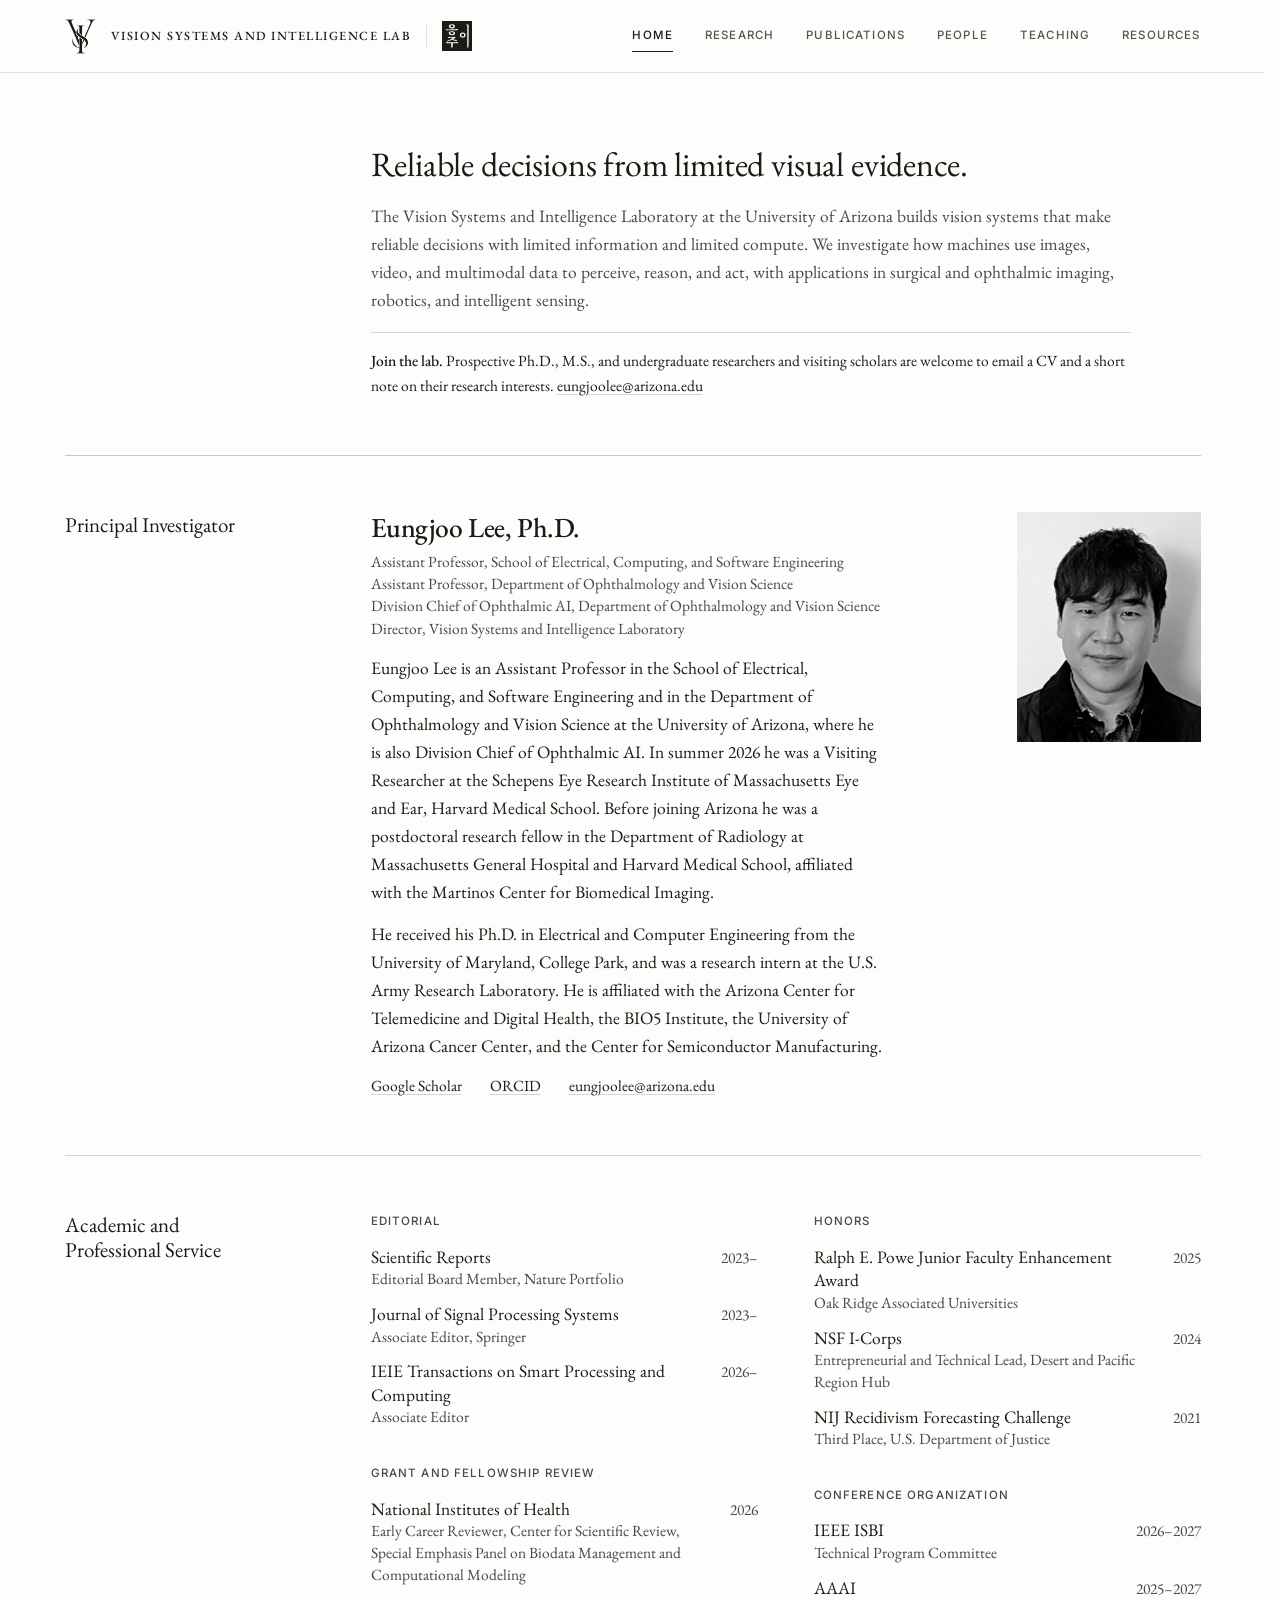
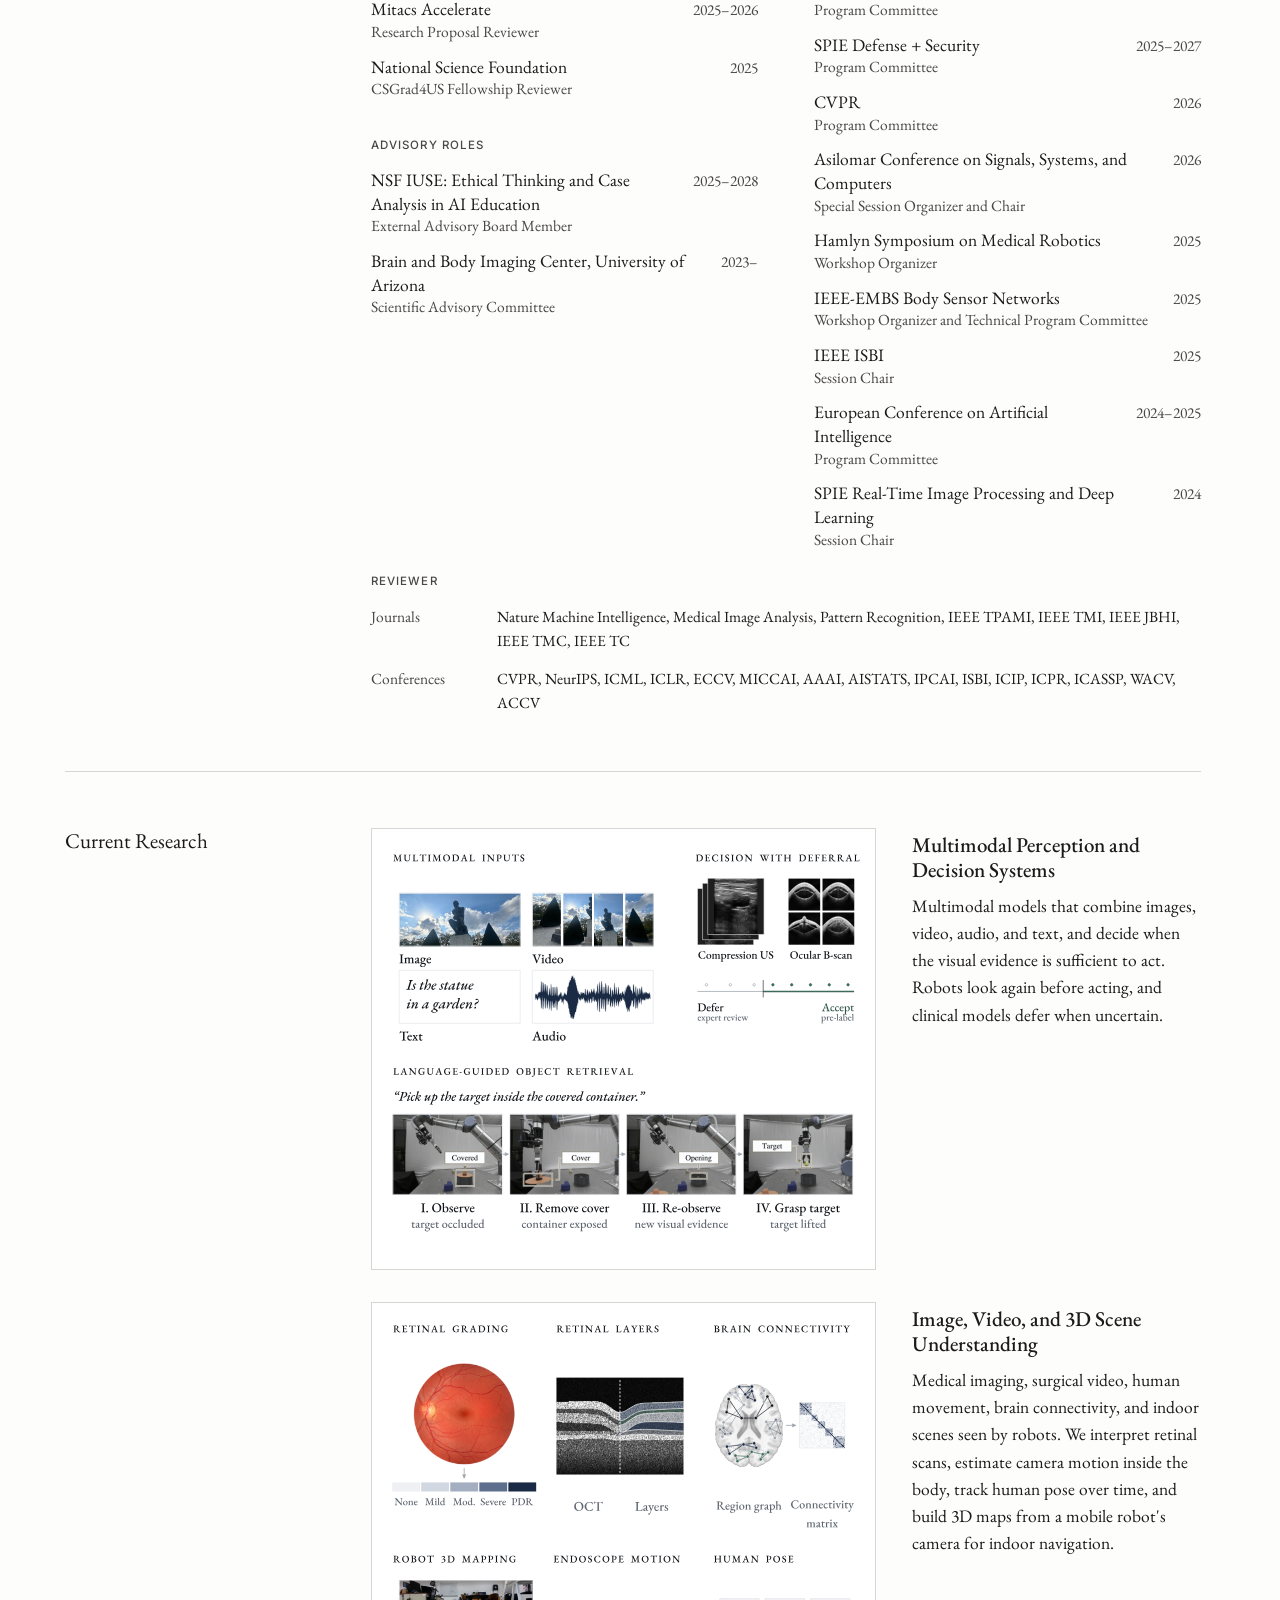
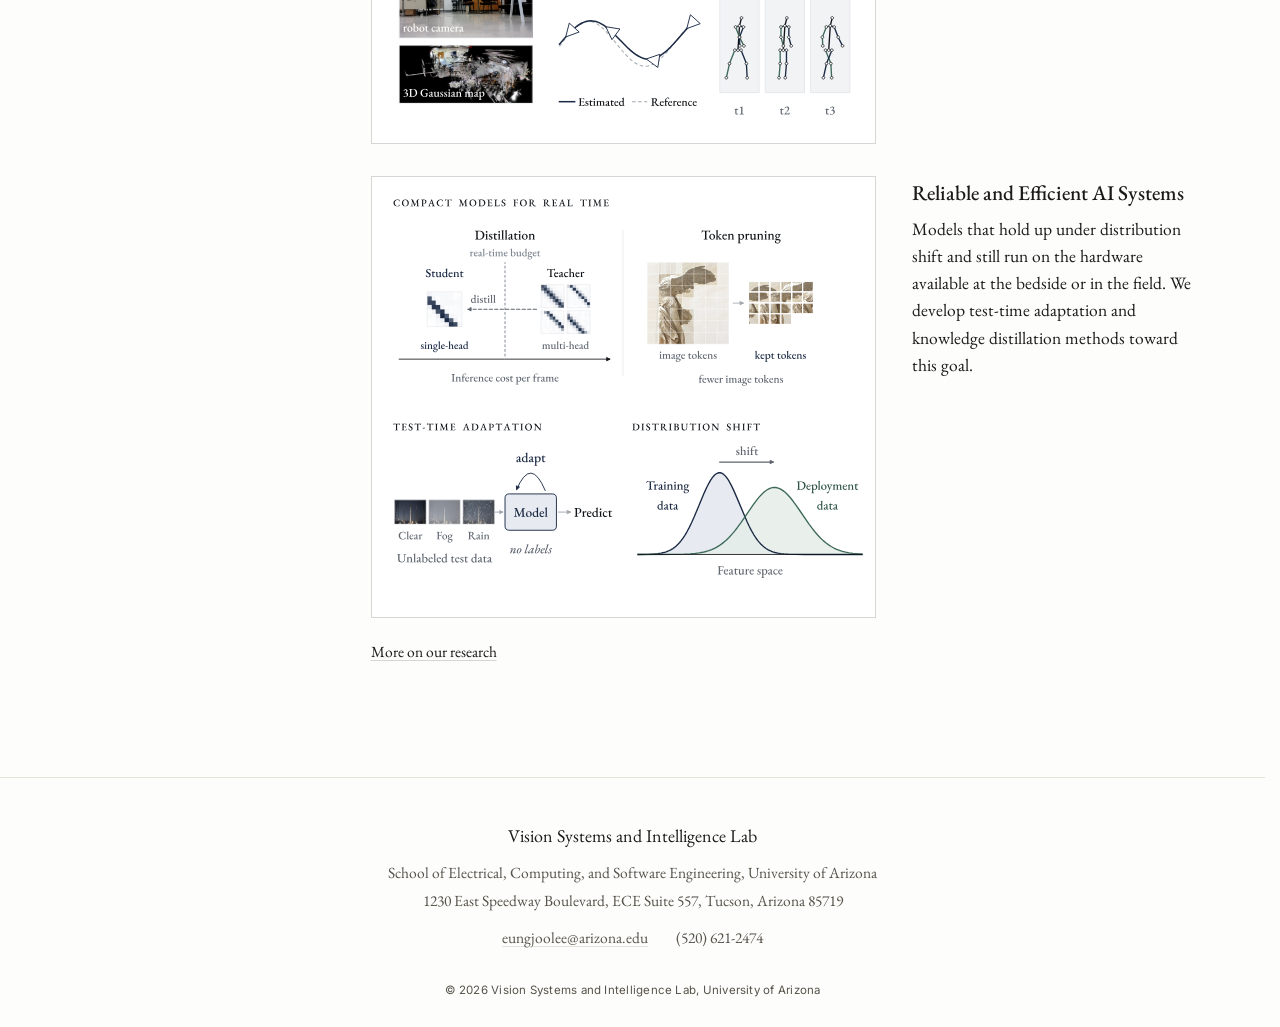
==== commit 3a7e27e1: "Reserve scrollbar space so short pages line up with long ones Co-Authored-By: Claude Opus 5.5 <norep" ====
--- a/index.html
+++ b/index.html
@@ -4,7 +4,7 @@
 <meta property="og:title" content="Vision Systems and Intelligence Lab, University of Arizona"><meta property="og:description" content="The Vision Systems and Intelligence Laboratory at the University of Arizona builds vision systems that make reliable decisions with limited information and limited compute."><meta property="og:type" content="website"><meta property="og:site_name" content="Vision Systems and Intelligence Lab"><meta property="og:url" content="https://vsilab.github.io/">
 <meta property="og:image" content="https://vsilab.github.io/assets/og-image.png?v=d3f667ca"><meta property="og:image:width" content="1200"><meta property="og:image:height" content="630"><meta property="og:image:alt" content="Vision Systems and Intelligence Lab, University of Arizona"><meta name="twitter:card" content="summary_large_image"><meta name="twitter:image" content="https://vsilab.github.io/assets/og-image.png?v=d3f667ca">
 <link rel="icon" href="assets/favicon.png"><link rel="apple-touch-icon" href="assets/apple-touch-icon.png">
-<link rel="preconnect" href="https://fonts.googleapis.com"><link rel="preconnect" href="https://fonts.gstatic.com" crossorigin><link rel="stylesheet" href="https://fonts.googleapis.com/css2?family=EB+Garamond:ital,wght@0,400;0,500;0,600;1,400&family=Inter:wght@400;500&display=swap"><link rel="stylesheet" href="assets/style.css?v=218f733b"></head>
+<link rel="preconnect" href="https://fonts.googleapis.com"><link rel="preconnect" href="https://fonts.gstatic.com" crossorigin><link rel="stylesheet" href="https://fonts.googleapis.com/css2?family=EB+Garamond:ital,wght@0,400;0,500;0,600;1,400&family=Inter:wght@400;500&display=swap"><link rel="stylesheet" href="assets/style.css?v=0c8b38fe"></head>
 <body><a class="skip" href="#main">Skip to content</a>
 <header class="masthead"><div class="masthead-in"><a class="brand" href="index.html"><span class="mark" role="img" aria-label="VSI"></span><span class="brand-name"><span class="bn-1">Vision Systems and</span> <span class="bn-2">Intelligence Lab</span></span><span class="seal-rule" aria-hidden="true"></span><span class="seal" role="img" aria-label="이응주" style="-webkit-mask-image:url(assets/seal.svg?v=68c5e53a);mask-image:url(assets/seal.svg?v=68c5e53a)"></span></a><button class="menu" type="button" aria-expanded="false" aria-controls="nav">Menu</button><nav id="nav" class="nav" aria-label="Main"><a href="index.html" data-nav="index" aria-current="page">Home</a><a href="research.html" data-nav="research">Research</a><a href="publications.html" data-nav="publications">Publications</a><a href="people.html" data-nav="people">People</a><a href="teaching.html" data-nav="teaching">Teaching</a><a href="resources.html" data-nav="resources">Resources</a></nav></div></header>
 <main id="main" class="wrap"><section class="hero"><h1>Reliable decisions from limited visual evidence.</h1><p>The Vision Systems and Intelligence Laboratory at the University of Arizona builds vision systems that make reliable decisions with limited information and limited compute. We investigate how machines use images, video, and multimodal data to perceive, reason, and act, with applications in surgical and ophthalmic imaging, robotics, and intelligent sensing.</p><p class="join"><span>Join the lab.</span> Prospective Ph.D., M.S., and undergraduate researchers and visiting scholars are welcome to email a CV and a short note on their research interests. <a href="mailto:eungjoolee@arizona.edu">eungjoolee@arizona.edu</a></p></section><section class="sec" id="pi"><h2 class="sec-title">Principal Investigator</h2><div class="sec-body"><div class="pi"><div class="pi-text"><p class="pi-name">Eungjoo Lee, Ph.D.</p><p class="pi-roles">Assistant Professor, School of Electrical, Computing, and Software Engineering<br>Assistant Professor, Department of Ophthalmology and Vision Science<br>Division Chief of Ophthalmic AI, Department of Ophthalmology and Vision Science<br>Director, Vision Systems and Intelligence Laboratory</p><p>Eungjoo Lee is an Assistant Professor in the School of Electrical, Computing, and Software Engineering and in the Department of Ophthalmology and Vision Science at the University of Arizona, where he is also Division Chief of Ophthalmic AI. In summer 2026 he was a Visiting Researcher at the Schepens Eye Research Institute of Massachusetts Eye and Ear, Harvard Medical School. Before joining Arizona he was a postdoctoral research fellow in the Department of Radiology at Massachusetts General Hospital and Harvard Medical School, affiliated with the Martinos Center for Biomedical Imaging.</p><p>He received his Ph.D. in Electrical and Computer Engineering from the University of Maryland, College Park, and was a research intern at the U.S. Army Research Laboratory. He is affiliated with the Arizona Center for Telemedicine and Digital Health, the BIO5 Institute, the University of Arizona Cancer Center, and the Center for Semiconductor Manufacturing.</p><p class="pi-links"><a href="https://scholar.google.com/citations?user=cyxDfeIAAAAJ&amp;hl=en" target="_blank" rel="noopener">Google Scholar</a><a href="https://orcid.org/0000-0001-6386-8470" target="_blank" rel="noopener">ORCID</a><a href="mailto:eungjoolee@arizona.edu">eungjoolee@arizona.edu</a></p></div><div class="pi-photo portrait"><img src="assets/people/eungjoo-lee-v3.jpg" alt="Eungjoo Lee, Ph.D." loading="lazy" decoding="async"></div></div></div></section><section class="sec" id="service"><h2 class="sec-title">Academic and Professional Service</h2><div class="sec-body"><div class="svc-grid"><div class="svc-group"><h3 class="minor">Editorial</h3><ul class="svc"><li><span class="svc-what"><span class="svc-name">Scientific Reports</span><span class="svc-role">Editorial Board Member, Nature Portfolio</span></span><span class="svc-year">2023–</span></li><li><span class="svc-what"><span class="svc-name">Journal of Signal Processing Systems</span><span class="svc-role">Associate Editor, Springer</span></span><span class="svc-year">2023–</span></li><li><span class="svc-what"><span class="svc-name">IEIE Transactions on Smart Processing and Computing</span><span class="svc-role">Associate Editor</span></span><span class="svc-year">2026–</span></li></ul></div><div class="svc-group"><h3 class="minor">Grant and fellowship review</h3><ul class="svc"><li><span class="svc-what"><span class="svc-name">National Institutes of Health</span><span class="svc-role">Early Career Reviewer, Center for Scientific Review, Special Emphasis Panel on Biodata Management and Computational Modeling</span></span><span class="svc-year">2026</span></li><li><span class="svc-what"><span class="svc-name">Mitacs Accelerate</span><span class="svc-role">Research Proposal Reviewer</span></span><span class="svc-year">2025–2026</span></li><li><span class="svc-what"><span class="svc-name">National Science Foundation</span><span class="svc-role">CSGrad4US Fellowship Reviewer</span></span><span class="svc-year">2025</span></li></ul></div><div class="svc-group"><h3 class="minor">Advisory roles</h3><ul class="svc"><li><span class="svc-what"><span class="svc-name">NSF IUSE: Ethical Thinking and Case Analysis in AI Education</span><span class="svc-role">External Advisory Board Member</span></span><span class="svc-year">2025–2028</span></li><li><span class="svc-what"><span class="svc-name">Brain and Body Imaging Center, University of Arizona</span><span class="svc-role">Scientific Advisory Committee</span></span><span class="svc-year">2023–</span></li></ul></div><div class="svc-group"><h3 class="minor">Honors</h3><ul class="svc"><li><span class="svc-what"><span class="svc-name">Ralph E. Powe Junior Faculty Enhancement Award</span><span class="svc-role">Oak Ridge Associated Universities</span></span><span class="svc-year">2025</span></li><li><span class="svc-what"><span class="svc-name">NSF I-Corps</span><span class="svc-role">Entrepreneurial and Technical Lead, Desert and Pacific Region Hub</span></span><span class="svc-year">2024</span></li><li><span class="svc-what"><span class="svc-name">NIJ Recidivism Forecasting Challenge</span><span class="svc-role">Third Place, U.S. Department of Justice</span></span><span class="svc-year">2021</span></li></ul></div><div class="svc-group"><h3 class="minor">Conference organization</h3><ul class="svc"><li><span class="svc-what"><span class="svc-name">IEEE ISBI</span><span class="svc-role">Technical Program Committee</span></span><span class="svc-year">2026–2027</span></li><li><span class="svc-what"><span class="svc-name">AAAI</span><span class="svc-role">Program Committee</span></span><span class="svc-year">2025–2027</span></li><li><span class="svc-what"><span class="svc-name">SPIE Defense + Security</span><span class="svc-role">Program Committee</span></span><span class="svc-year">2025–2027</span></li><li><span class="svc-what"><span class="svc-name">CVPR</span><span class="svc-role">Program Committee</span></span><span class="svc-year">2026</span></li><li><span class="svc-what"><span class="svc-name">Asilomar Conference on Signals, Systems, and Computers</span><span class="svc-role">Special Session Organizer and Chair</span></span><span class="svc-year">2026</span></li><li><span class="svc-what"><span class="svc-name">Hamlyn Symposium on Medical Robotics</span><span class="svc-role">Workshop Organizer</span></span><span class="svc-year">2025</span></li><li><span class="svc-what"><span class="svc-name">IEEE-EMBS Body Sensor Networks</span><span class="svc-role">Workshop Organizer and Technical Program Committee</span></span><span class="svc-year">2025</span></li><li><span class="svc-what"><span class="svc-name">IEEE ISBI</span><span class="svc-role">Session Chair</span></span><span class="svc-year">2025</span></li><li><span class="svc-what"><span class="svc-name">European Conference on Artificial Intelligence</span><span class="svc-role">Program Committee</span></span><span class="svc-year">2024–2025</span></li><li><span class="svc-what"><span class="svc-name">SPIE Real-Time Image Processing and Deep Learning</span><span class="svc-role">Session Chair</span></span><span class="svc-year">2024</span></li></ul></div></div><div class="svc-rv"><h3 class="minor">Reviewer</h3><p class="rv"><span>Journals</span>Nature Machine Intelligence, Medical Image Analysis, Pattern Recognition, IEEE TPAMI, IEEE TMI, IEEE JBHI, IEEE TMC, IEEE TC</p><p class="rv"><span>Conferences</span>CVPR, NeurIPS, ICML, ICLR, ECCV, MICCAI, AAAI, AISTATS, IPCAI, ISBI, ICIP, ICPR, ICASSP, WACV, ACCV</p></div></div></section><section class="sec" id="current"><h2 class="sec-title">Current Research</h2><div class="sec-body"><div class="dirs"><article class="dir"><div class="dir-text"><h3><a href="research.html#multimodal">Multimodal Perception and Decision Systems</a></h3><p>Multimodal models that combine images, video, audio, and text, and decide when the visual evidence is sufficient to act. Robots look again before acting, and clinical models defer when uncertain.</p></div><figure class="fig"><div class="fig-mat"><img src="assets/figures/overview-multimodal.svg?v=44f042c1" alt="One garden scene in four modalities (a photo of a statue among clipped yews, video frames panning across the garden, the waveform of birdsong there, and a question about the scene); compression ultrasound (DVT) and ocular B-scan views above a model-confidence scale, where cases below a reliability threshold are deferred to expert review and the rest are accepted as pre-labels; and a real robot that removes a cover, looks again, and grasps the target" loading="lazy" decoding="async" onerror="vsiFigError(this)"><span class="fig-empty" aria-hidden="true"></span></div></figure></article><article class="dir"><div class="dir-text"><h3><a href="research.html#medical">Image, Video, and 3D Scene Understanding</a></h3><p>Medical imaging, surgical video, human movement, brain connectivity, and indoor scenes seen by robots. We interpret retinal scans, estimate camera motion inside the body, track human pose over time, and build 3D maps from a mobile robot&#x27;s camera for indoor navigation.</p></div><figure class="fig"><div class="fig-mat"><img src="assets/figures/overview-medical.svg?v=fc5af7fb" alt="A fundus photograph with the five-level diabetic retinopathy severity scale, retinal layers in OCT, brain regions on an MNI template linked as a graph with the matching connectivity matrix, human pose keypoints across video frames, an endoscope camera trajectory, and a robot camera frame with the 3D Gaussian map built from the robot&#x27;s video" loading="lazy" decoding="async" onerror="vsiFigError(this)"><span class="fig-empty" aria-hidden="true"></span></div></figure></article><article class="dir"><div class="dir-text"><h3><a href="research.html#reliable">Reliable and Efficient AI Systems</a></h3><p>Models that hold up under distribution shift and still run on the hardware available at the bedside or in the field. We develop test-time adaptation and knowledge distillation methods toward this goal.</p></div><figure class="fig"><div class="fig-mat"><img src="assets/figures/overview-reliable.svg?v=3e376051" alt="Two routes to compact models (a multi-head attention teacher distilled into a single-head student that fits a real-time budget, and pruning background tokens of a photograph of a statue so the model processes fewer tokens); a model that adapts on unlabeled images taken in clear, foggy, and rainy weather; and a shift in feature space between training and deployment data" loading="lazy" decoding="async" onerror="vsiFigError(this)"><span class="fig-empty" aria-hidden="true"></span></div></figure></article></div><p class="sec-more"><a href="research.html">More on our research</a></p></div></section></main>
--- a/assets/style.css
+++ b/assets/style.css
@@ -380,3 +380,5 @@
   .nav{width:100%;flex-wrap:wrap;gap:2px 22px;padding:4px 0 14px}
   .js .nav:not(.open){display:none}
 }
+/* reserve the scrollbar's width on every page, so short pages (Teaching, Resources) don't sit a few pixels right of long ones */
+html{scrollbar-gutter:stable}
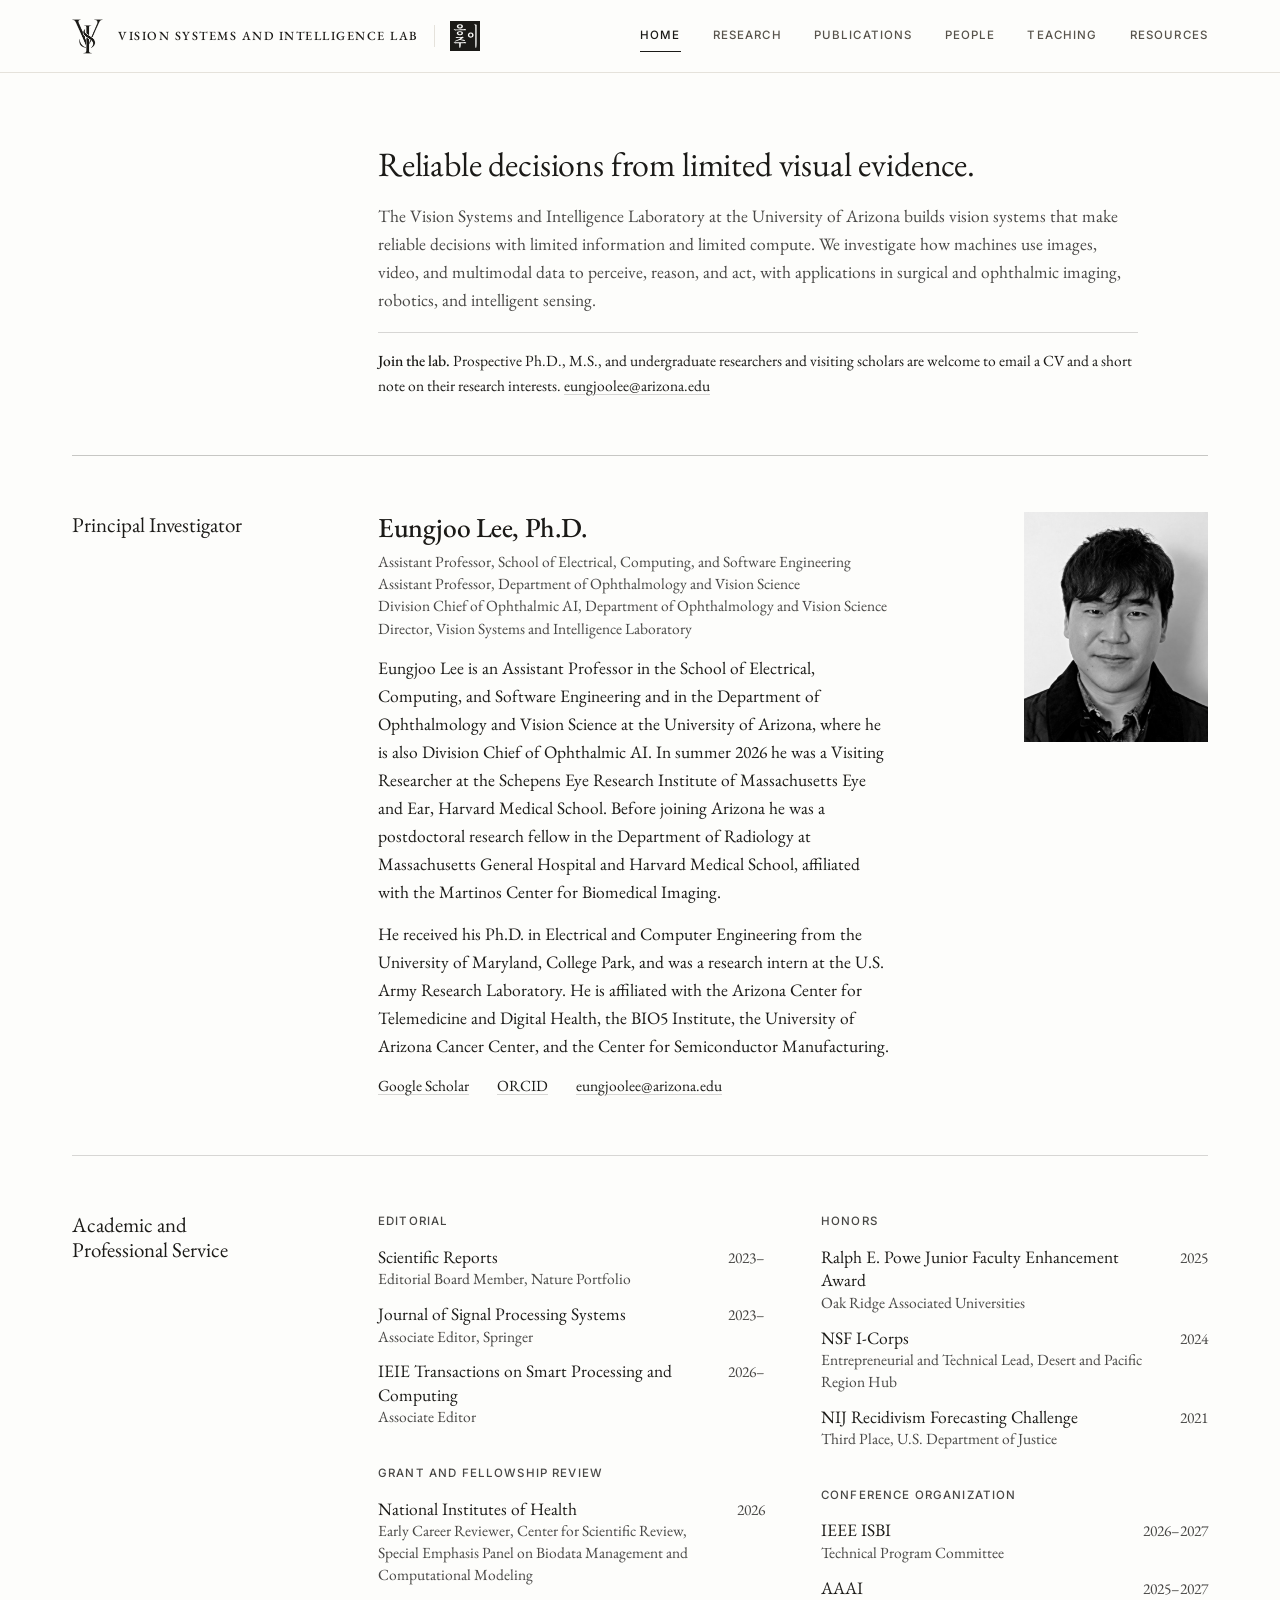
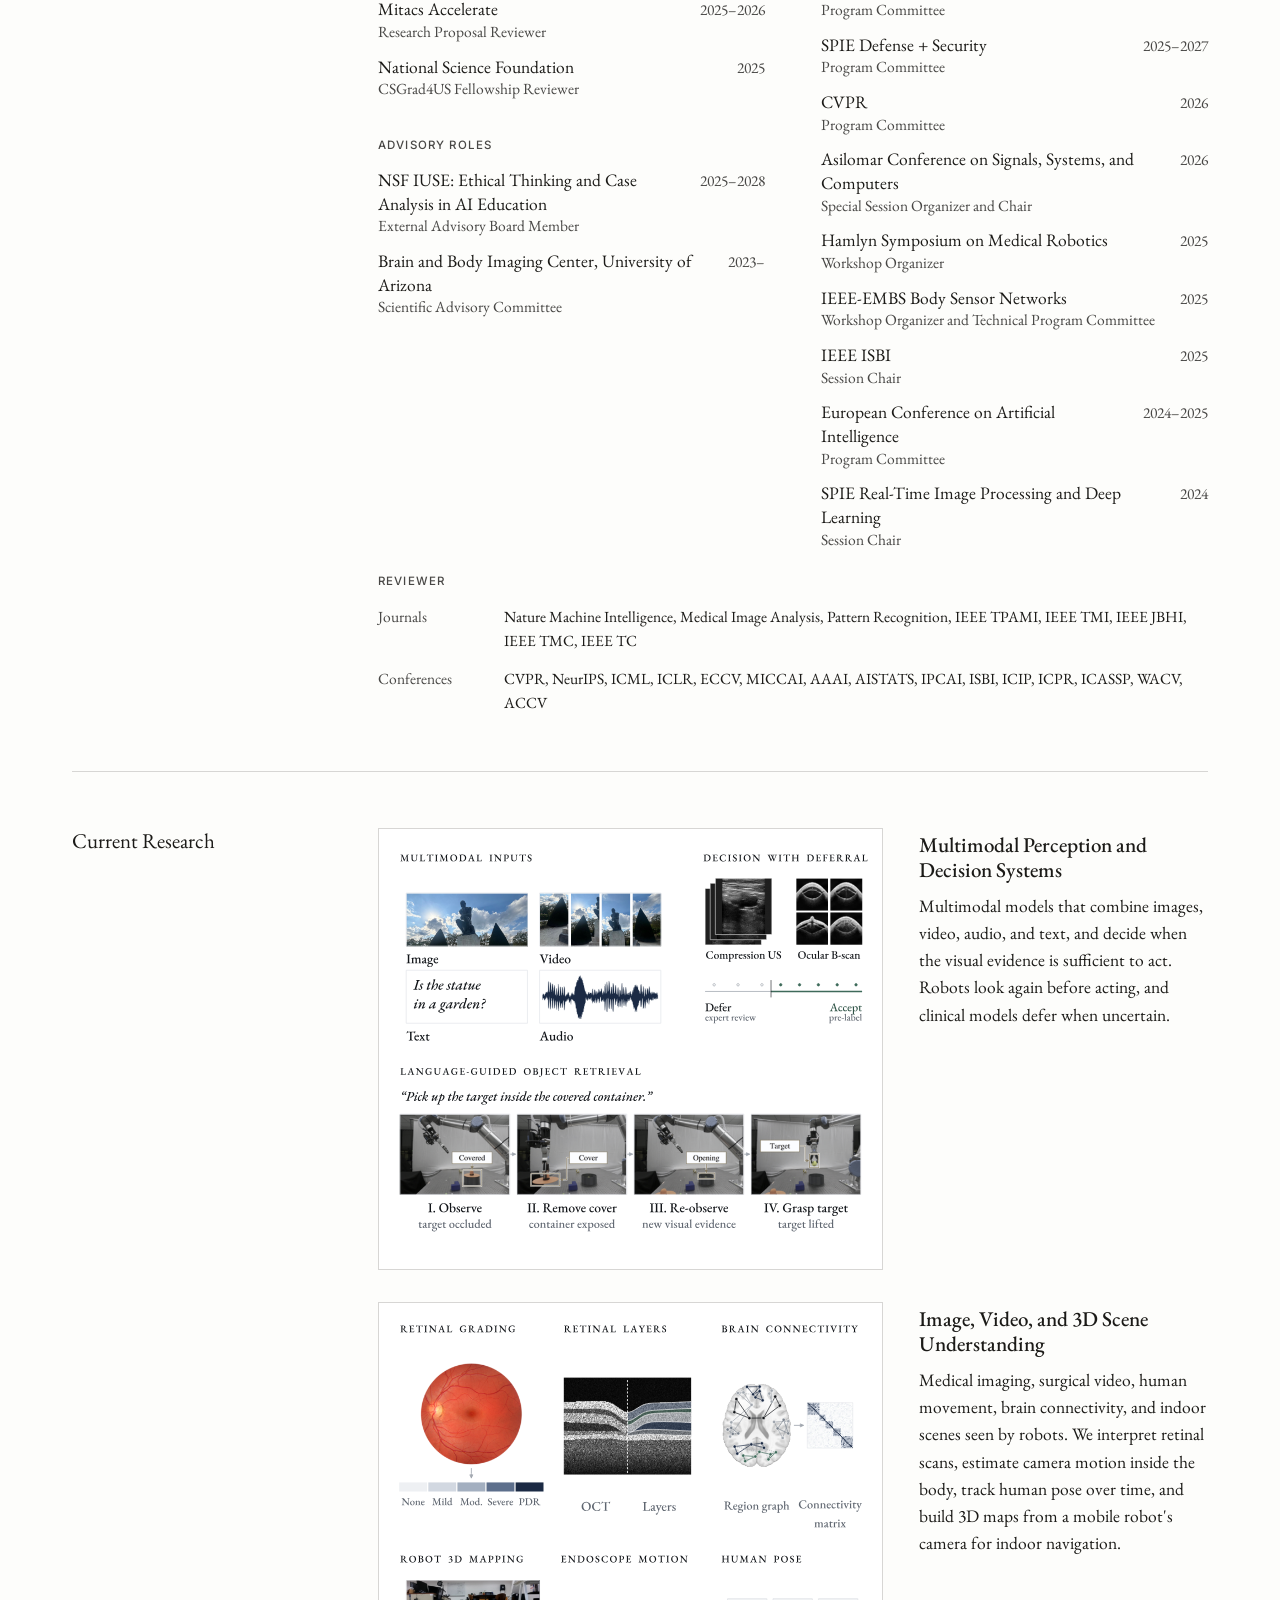
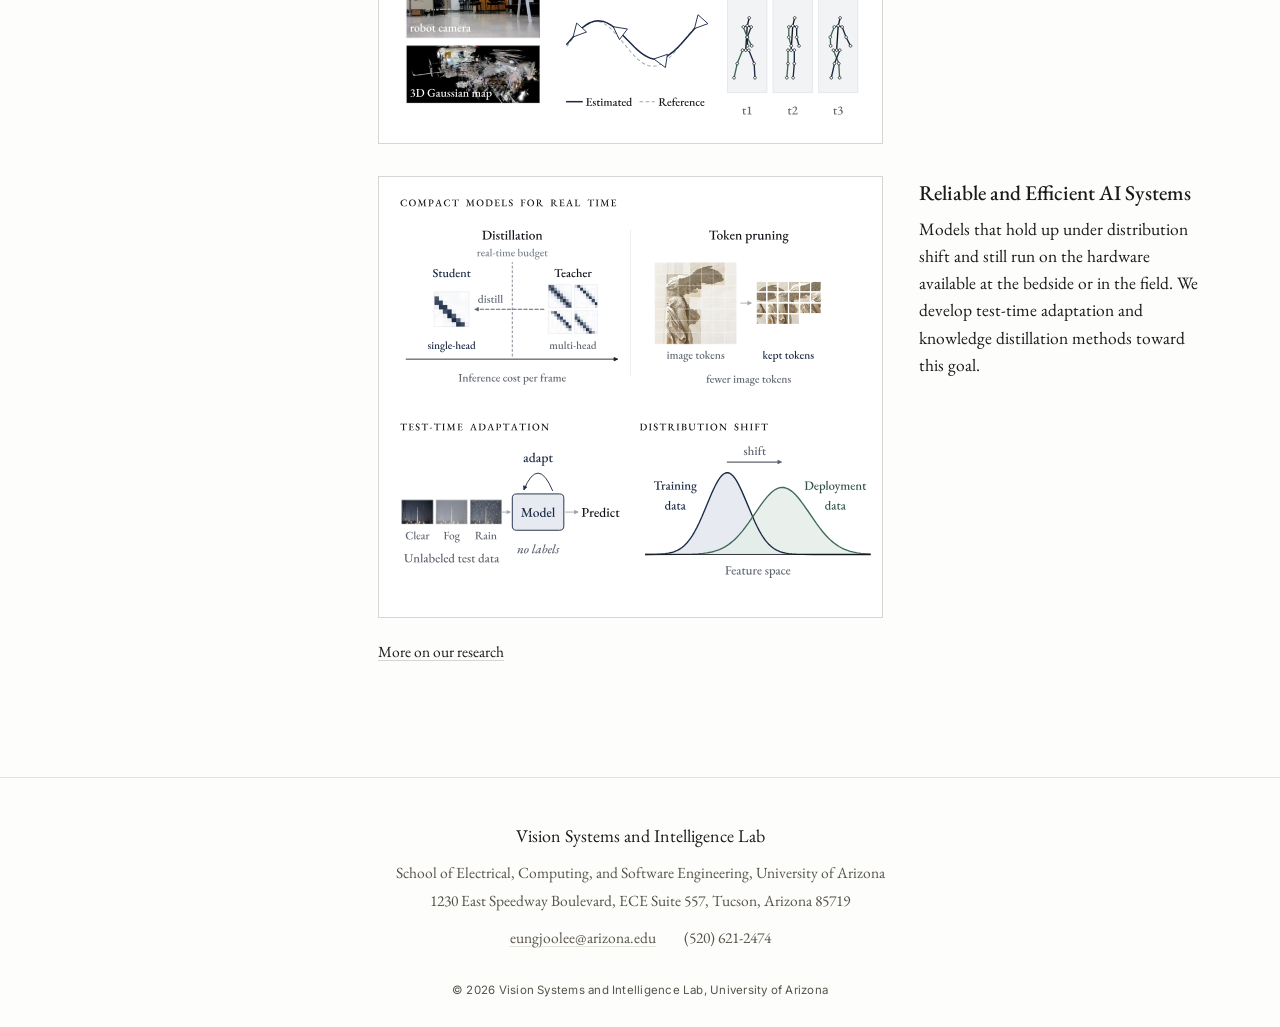
==== commit f2ca5246: "Always show the page scrollbar so the header never shifts between tabs (Safari ignores scrollbar-gut" ====
--- a/index.html
+++ b/index.html
@@ -4,7 +4,7 @@
 <meta property="og:title" content="Vision Systems and Intelligence Lab, University of Arizona"><meta property="og:description" content="The Vision Systems and Intelligence Laboratory at the University of Arizona builds vision systems that make reliable decisions with limited information and limited compute."><meta property="og:type" content="website"><meta property="og:site_name" content="Vision Systems and Intelligence Lab"><meta property="og:url" content="https://vsilab.github.io/">
 <meta property="og:image" content="https://vsilab.github.io/assets/og-image.png?v=d3f667ca"><meta property="og:image:width" content="1200"><meta property="og:image:height" content="630"><meta property="og:image:alt" content="Vision Systems and Intelligence Lab, University of Arizona"><meta name="twitter:card" content="summary_large_image"><meta name="twitter:image" content="https://vsilab.github.io/assets/og-image.png?v=d3f667ca">
 <link rel="icon" href="assets/favicon.png"><link rel="apple-touch-icon" href="assets/apple-touch-icon.png">
-<link rel="preconnect" href="https://fonts.googleapis.com"><link rel="preconnect" href="https://fonts.gstatic.com" crossorigin><link rel="stylesheet" href="https://fonts.googleapis.com/css2?family=EB+Garamond:ital,wght@0,400;0,500;0,600;1,400&family=Inter:wght@400;500&display=swap"><link rel="stylesheet" href="assets/style.css?v=0c8b38fe"></head>
+<link rel="preconnect" href="https://fonts.googleapis.com"><link rel="preconnect" href="https://fonts.gstatic.com" crossorigin><link rel="stylesheet" href="https://fonts.googleapis.com/css2?family=EB+Garamond:ital,wght@0,400;0,500;0,600;1,400&family=Inter:wght@400;500&display=swap"><link rel="stylesheet" href="assets/style.css?v=fe0dae03"></head>
 <body><a class="skip" href="#main">Skip to content</a>
 <header class="masthead"><div class="masthead-in"><a class="brand" href="index.html"><span class="mark" role="img" aria-label="VSI"></span><span class="brand-name"><span class="bn-1">Vision Systems and</span> <span class="bn-2">Intelligence Lab</span></span><span class="seal-rule" aria-hidden="true"></span><span class="seal" role="img" aria-label="이응주" style="-webkit-mask-image:url(assets/seal.svg?v=68c5e53a);mask-image:url(assets/seal.svg?v=68c5e53a)"></span></a><button class="menu" type="button" aria-expanded="false" aria-controls="nav">Menu</button><nav id="nav" class="nav" aria-label="Main"><a href="index.html" data-nav="index" aria-current="page">Home</a><a href="research.html" data-nav="research">Research</a><a href="publications.html" data-nav="publications">Publications</a><a href="people.html" data-nav="people">People</a><a href="teaching.html" data-nav="teaching">Teaching</a><a href="resources.html" data-nav="resources">Resources</a></nav></div></header>
 <main id="main" class="wrap"><section class="hero"><h1>Reliable decisions from limited visual evidence.</h1><p>The Vision Systems and Intelligence Laboratory at the University of Arizona builds vision systems that make reliable decisions with limited information and limited compute. We investigate how machines use images, video, and multimodal data to perceive, reason, and act, with applications in surgical and ophthalmic imaging, robotics, and intelligent sensing.</p><p class="join"><span>Join the lab.</span> Prospective Ph.D., M.S., and undergraduate researchers and visiting scholars are welcome to email a CV and a short note on their research interests. <a href="mailto:eungjoolee@arizona.edu">eungjoolee@arizona.edu</a></p></section><section class="sec" id="pi"><h2 class="sec-title">Principal Investigator</h2><div class="sec-body"><div class="pi"><div class="pi-text"><p class="pi-name">Eungjoo Lee, Ph.D.</p><p class="pi-roles">Assistant Professor, School of Electrical, Computing, and Software Engineering<br>Assistant Professor, Department of Ophthalmology and Vision Science<br>Division Chief of Ophthalmic AI, Department of Ophthalmology and Vision Science<br>Director, Vision Systems and Intelligence Laboratory</p><p>Eungjoo Lee is an Assistant Professor in the School of Electrical, Computing, and Software Engineering and in the Department of Ophthalmology and Vision Science at the University of Arizona, where he is also Division Chief of Ophthalmic AI. In summer 2026 he was a Visiting Researcher at the Schepens Eye Research Institute of Massachusetts Eye and Ear, Harvard Medical School. Before joining Arizona he was a postdoctoral research fellow in the Department of Radiology at Massachusetts General Hospital and Harvard Medical School, affiliated with the Martinos Center for Biomedical Imaging.</p><p>He received his Ph.D. in Electrical and Computer Engineering from the University of Maryland, College Park, and was a research intern at the U.S. Army Research Laboratory. He is affiliated with the Arizona Center for Telemedicine and Digital Health, the BIO5 Institute, the University of Arizona Cancer Center, and the Center for Semiconductor Manufacturing.</p><p class="pi-links"><a href="https://scholar.google.com/citations?user=cyxDfeIAAAAJ&amp;hl=en" target="_blank" rel="noopener">Google Scholar</a><a href="https://orcid.org/0000-0001-6386-8470" target="_blank" rel="noopener">ORCID</a><a href="mailto:eungjoolee@arizona.edu">eungjoolee@arizona.edu</a></p></div><div class="pi-photo portrait"><img src="assets/people/eungjoo-lee-v3.jpg" alt="Eungjoo Lee, Ph.D." loading="lazy" decoding="async"></div></div></div></section><section class="sec" id="service"><h2 class="sec-title">Academic and Professional Service</h2><div class="sec-body"><div class="svc-grid"><div class="svc-group"><h3 class="minor">Editorial</h3><ul class="svc"><li><span class="svc-what"><span class="svc-name">Scientific Reports</span><span class="svc-role">Editorial Board Member, Nature Portfolio</span></span><span class="svc-year">2023–</span></li><li><span class="svc-what"><span class="svc-name">Journal of Signal Processing Systems</span><span class="svc-role">Associate Editor, Springer</span></span><span class="svc-year">2023–</span></li><li><span class="svc-what"><span class="svc-name">IEIE Transactions on Smart Processing and Computing</span><span class="svc-role">Associate Editor</span></span><span class="svc-year">2026–</span></li></ul></div><div class="svc-group"><h3 class="minor">Grant and fellowship review</h3><ul class="svc"><li><span class="svc-what"><span class="svc-name">National Institutes of Health</span><span class="svc-role">Early Career Reviewer, Center for Scientific Review, Special Emphasis Panel on Biodata Management and Computational Modeling</span></span><span class="svc-year">2026</span></li><li><span class="svc-what"><span class="svc-name">Mitacs Accelerate</span><span class="svc-role">Research Proposal Reviewer</span></span><span class="svc-year">2025–2026</span></li><li><span class="svc-what"><span class="svc-name">National Science Foundation</span><span class="svc-role">CSGrad4US Fellowship Reviewer</span></span><span class="svc-year">2025</span></li></ul></div><div class="svc-group"><h3 class="minor">Advisory roles</h3><ul class="svc"><li><span class="svc-what"><span class="svc-name">NSF IUSE: Ethical Thinking and Case Analysis in AI Education</span><span class="svc-role">External Advisory Board Member</span></span><span class="svc-year">2025–2028</span></li><li><span class="svc-what"><span class="svc-name">Brain and Body Imaging Center, University of Arizona</span><span class="svc-role">Scientific Advisory Committee</span></span><span class="svc-year">2023–</span></li></ul></div><div class="svc-group"><h3 class="minor">Honors</h3><ul class="svc"><li><span class="svc-what"><span class="svc-name">Ralph E. Powe Junior Faculty Enhancement Award</span><span class="svc-role">Oak Ridge Associated Universities</span></span><span class="svc-year">2025</span></li><li><span class="svc-what"><span class="svc-name">NSF I-Corps</span><span class="svc-role">Entrepreneurial and Technical Lead, Desert and Pacific Region Hub</span></span><span class="svc-year">2024</span></li><li><span class="svc-what"><span class="svc-name">NIJ Recidivism Forecasting Challenge</span><span class="svc-role">Third Place, U.S. Department of Justice</span></span><span class="svc-year">2021</span></li></ul></div><div class="svc-group"><h3 class="minor">Conference organization</h3><ul class="svc"><li><span class="svc-what"><span class="svc-name">IEEE ISBI</span><span class="svc-role">Technical Program Committee</span></span><span class="svc-year">2026–2027</span></li><li><span class="svc-what"><span class="svc-name">AAAI</span><span class="svc-role">Program Committee</span></span><span class="svc-year">2025–2027</span></li><li><span class="svc-what"><span class="svc-name">SPIE Defense + Security</span><span class="svc-role">Program Committee</span></span><span class="svc-year">2025–2027</span></li><li><span class="svc-what"><span class="svc-name">CVPR</span><span class="svc-role">Program Committee</span></span><span class="svc-year">2026</span></li><li><span class="svc-what"><span class="svc-name">Asilomar Conference on Signals, Systems, and Computers</span><span class="svc-role">Special Session Organizer and Chair</span></span><span class="svc-year">2026</span></li><li><span class="svc-what"><span class="svc-name">Hamlyn Symposium on Medical Robotics</span><span class="svc-role">Workshop Organizer</span></span><span class="svc-year">2025</span></li><li><span class="svc-what"><span class="svc-name">IEEE-EMBS Body Sensor Networks</span><span class="svc-role">Workshop Organizer and Technical Program Committee</span></span><span class="svc-year">2025</span></li><li><span class="svc-what"><span class="svc-name">IEEE ISBI</span><span class="svc-role">Session Chair</span></span><span class="svc-year">2025</span></li><li><span class="svc-what"><span class="svc-name">European Conference on Artificial Intelligence</span><span class="svc-role">Program Committee</span></span><span class="svc-year">2024–2025</span></li><li><span class="svc-what"><span class="svc-name">SPIE Real-Time Image Processing and Deep Learning</span><span class="svc-role">Session Chair</span></span><span class="svc-year">2024</span></li></ul></div></div><div class="svc-rv"><h3 class="minor">Reviewer</h3><p class="rv"><span>Journals</span>Nature Machine Intelligence, Medical Image Analysis, Pattern Recognition, IEEE TPAMI, IEEE TMI, IEEE JBHI, IEEE TMC, IEEE TC</p><p class="rv"><span>Conferences</span>CVPR, NeurIPS, ICML, ICLR, ECCV, MICCAI, AAAI, AISTATS, IPCAI, ISBI, ICIP, ICPR, ICASSP, WACV, ACCV</p></div></div></section><section class="sec" id="current"><h2 class="sec-title">Current Research</h2><div class="sec-body"><div class="dirs"><article class="dir"><div class="dir-text"><h3><a href="research.html#multimodal">Multimodal Perception and Decision Systems</a></h3><p>Multimodal models that combine images, video, audio, and text, and decide when the visual evidence is sufficient to act. Robots look again before acting, and clinical models defer when uncertain.</p></div><figure class="fig"><div class="fig-mat"><img src="assets/figures/overview-multimodal.svg?v=44f042c1" alt="One garden scene in four modalities (a photo of a statue among clipped yews, video frames panning across the garden, the waveform of birdsong there, and a question about the scene); compression ultrasound (DVT) and ocular B-scan views above a model-confidence scale, where cases below a reliability threshold are deferred to expert review and the rest are accepted as pre-labels; and a real robot that removes a cover, looks again, and grasps the target" loading="lazy" decoding="async" onerror="vsiFigError(this)"><span class="fig-empty" aria-hidden="true"></span></div></figure></article><article class="dir"><div class="dir-text"><h3><a href="research.html#medical">Image, Video, and 3D Scene Understanding</a></h3><p>Medical imaging, surgical video, human movement, brain connectivity, and indoor scenes seen by robots. We interpret retinal scans, estimate camera motion inside the body, track human pose over time, and build 3D maps from a mobile robot&#x27;s camera for indoor navigation.</p></div><figure class="fig"><div class="fig-mat"><img src="assets/figures/overview-medical.svg?v=fc5af7fb" alt="A fundus photograph with the five-level diabetic retinopathy severity scale, retinal layers in OCT, brain regions on an MNI template linked as a graph with the matching connectivity matrix, human pose keypoints across video frames, an endoscope camera trajectory, and a robot camera frame with the 3D Gaussian map built from the robot&#x27;s video" loading="lazy" decoding="async" onerror="vsiFigError(this)"><span class="fig-empty" aria-hidden="true"></span></div></figure></article><article class="dir"><div class="dir-text"><h3><a href="research.html#reliable">Reliable and Efficient AI Systems</a></h3><p>Models that hold up under distribution shift and still run on the hardware available at the bedside or in the field. We develop test-time adaptation and knowledge distillation methods toward this goal.</p></div><figure class="fig"><div class="fig-mat"><img src="assets/figures/overview-reliable.svg?v=3e376051" alt="Two routes to compact models (a multi-head attention teacher distilled into a single-head student that fits a real-time budget, and pruning background tokens of a photograph of a statue so the model processes fewer tokens); a model that adapts on unlabeled images taken in clear, foggy, and rainy weather; and a shift in feature space between training and deployment data" loading="lazy" decoding="async" onerror="vsiFigError(this)"><span class="fig-empty" aria-hidden="true"></span></div></figure></article></div><p class="sec-more"><a href="research.html">More on our research</a></p></div></section></main>
--- a/assets/style.css
+++ b/assets/style.css
@@ -380,5 +380,6 @@
   .nav{width:100%;flex-wrap:wrap;gap:2px 22px;padding:4px 0 14px}
   .js .nav:not(.open){display:none}
 }
-/* reserve the scrollbar's width on every page, so short pages (Teaching, Resources) don't sit a few pixels right of long ones */
-html{scrollbar-gutter:stable}
+/* keep the scrollbar on every page, so short pages (Teaching, Resources) don't sit a few pixels right of long ones.
+   overflow-y:scroll also covers Safari, which ignores scrollbar-gutter */
+html{overflow-y:scroll}
